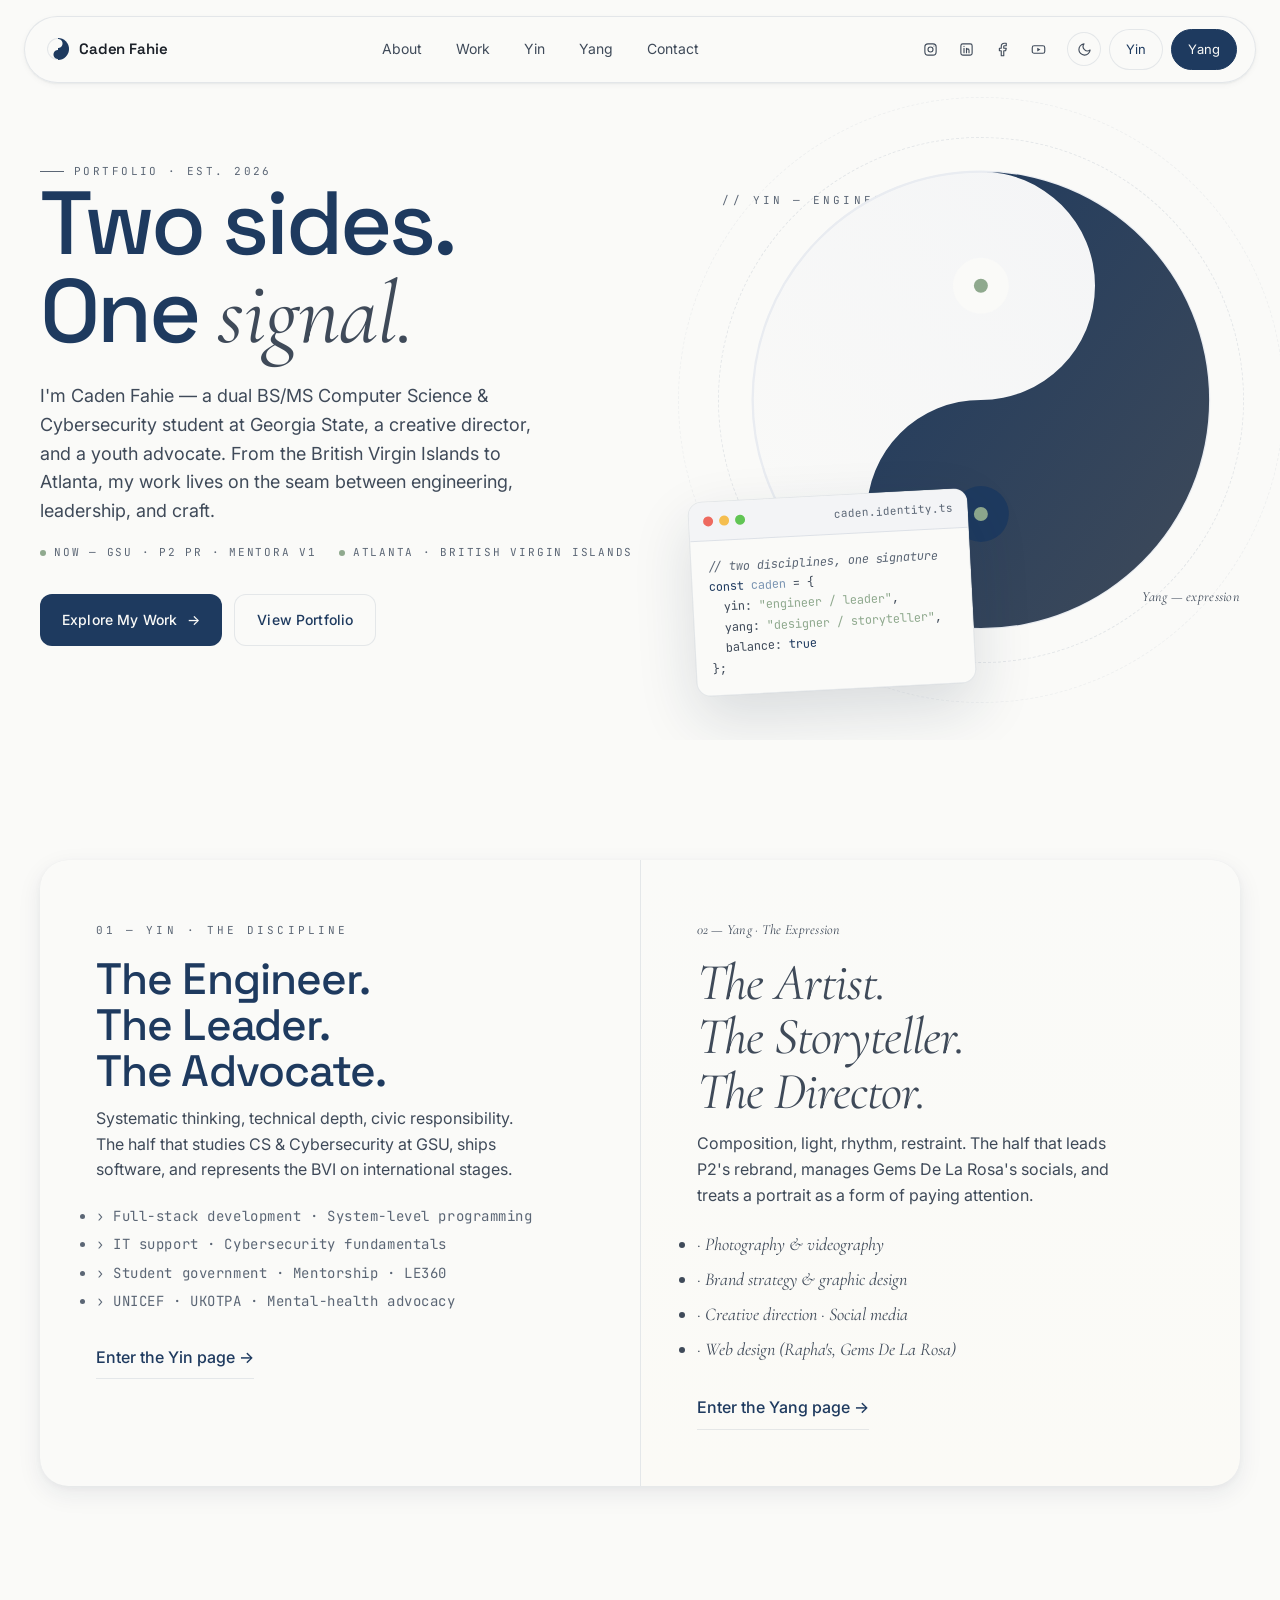
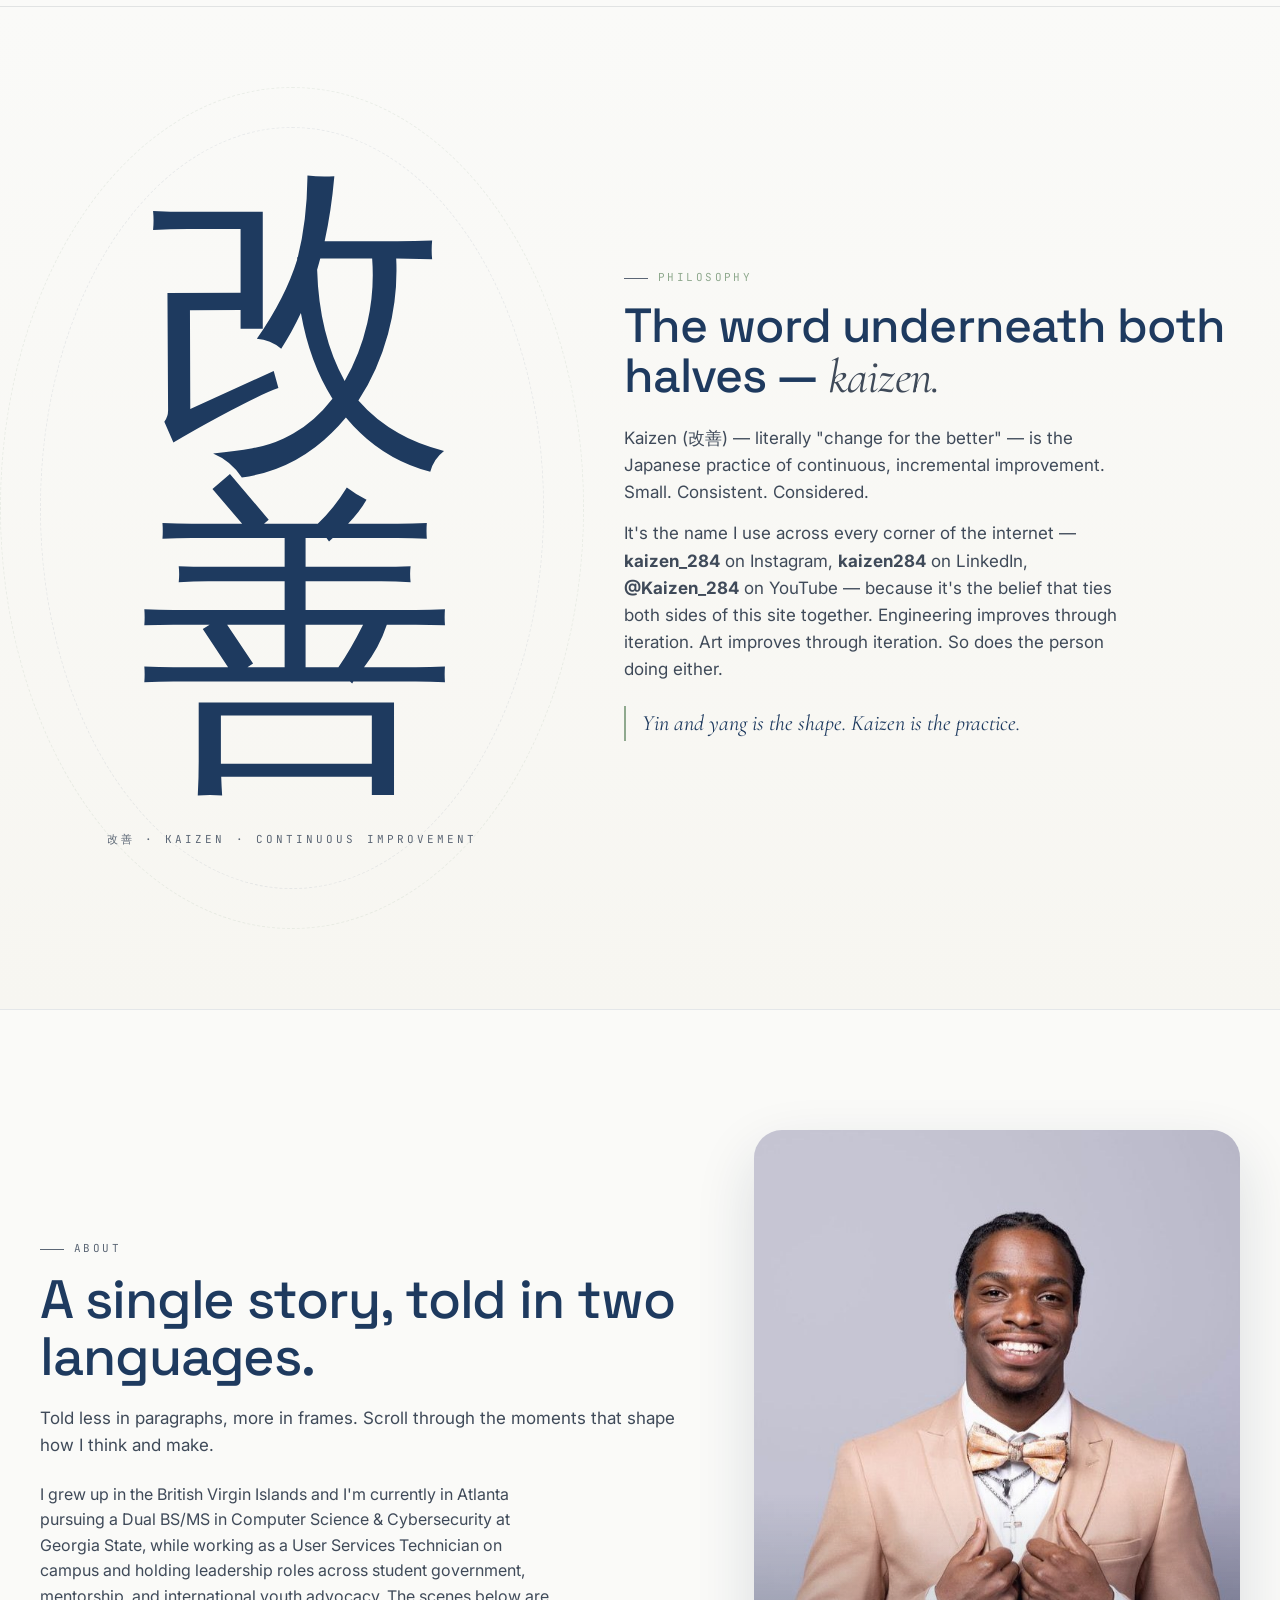
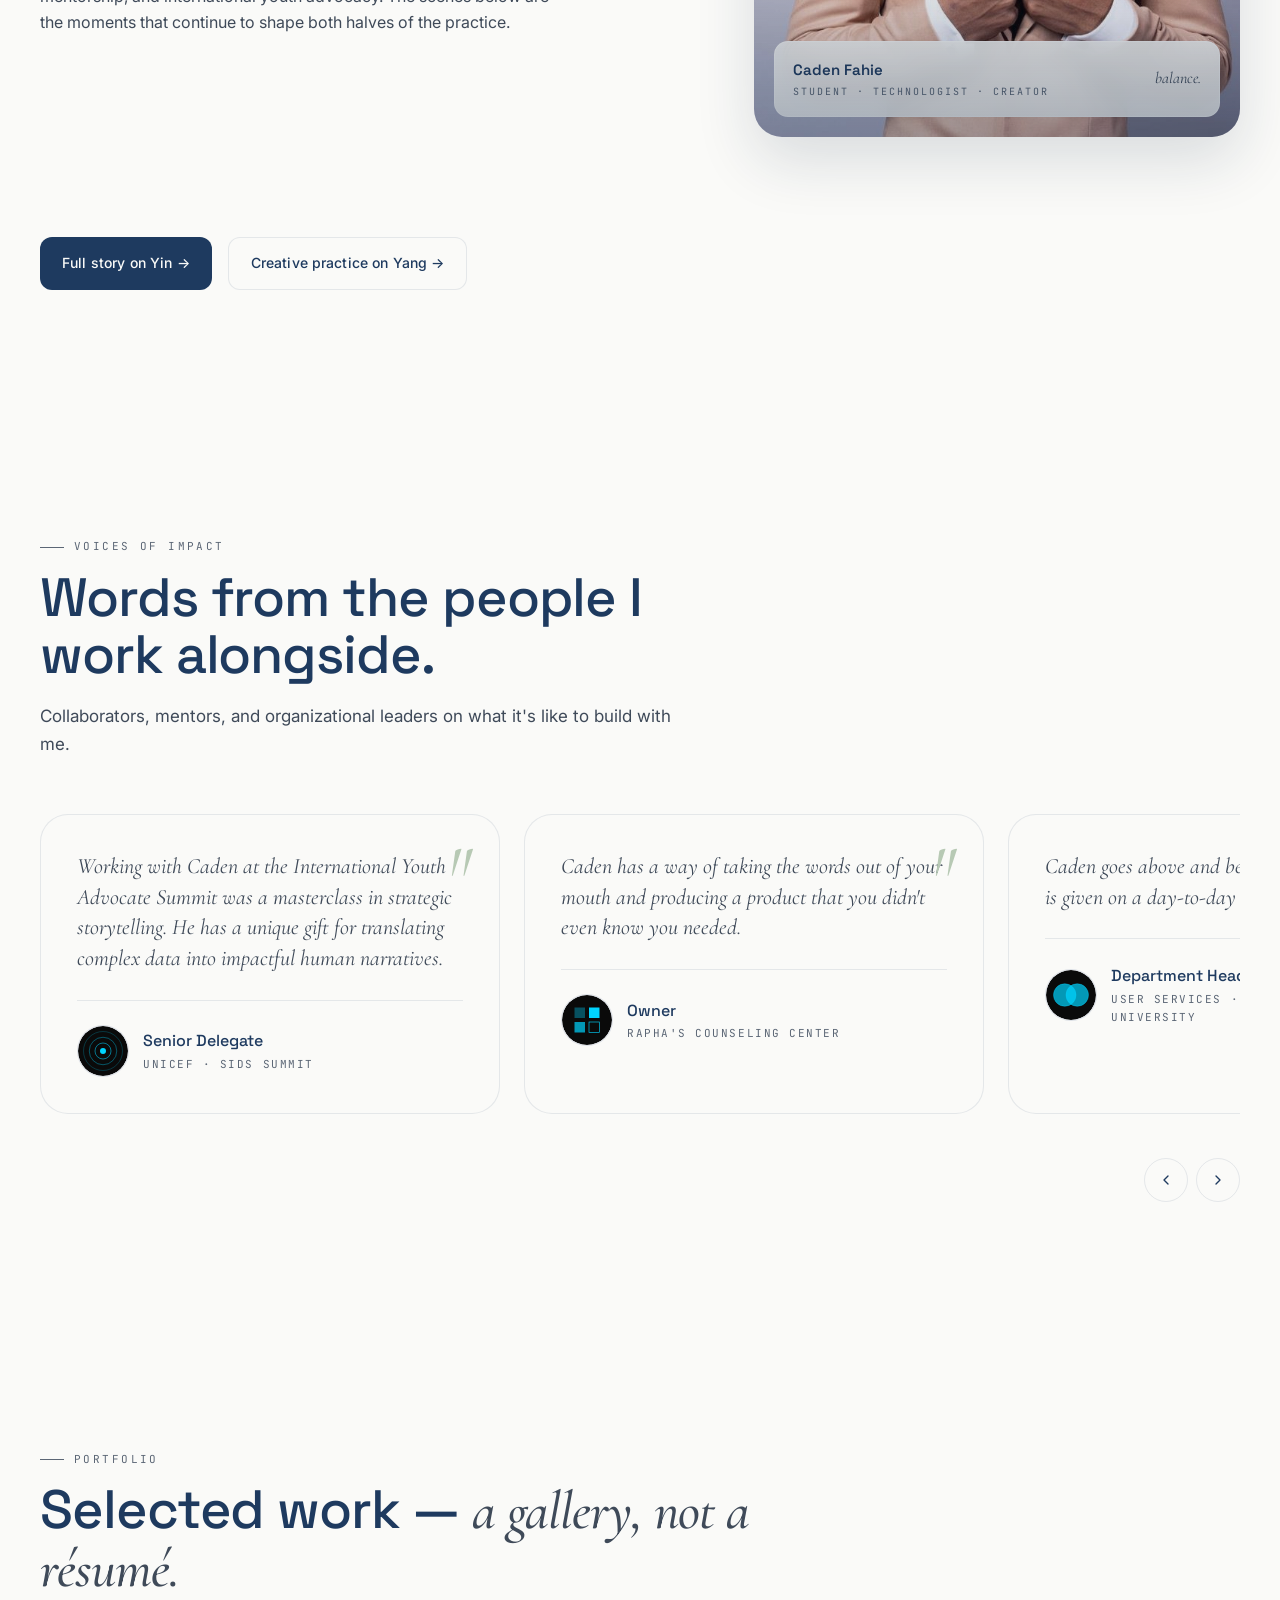
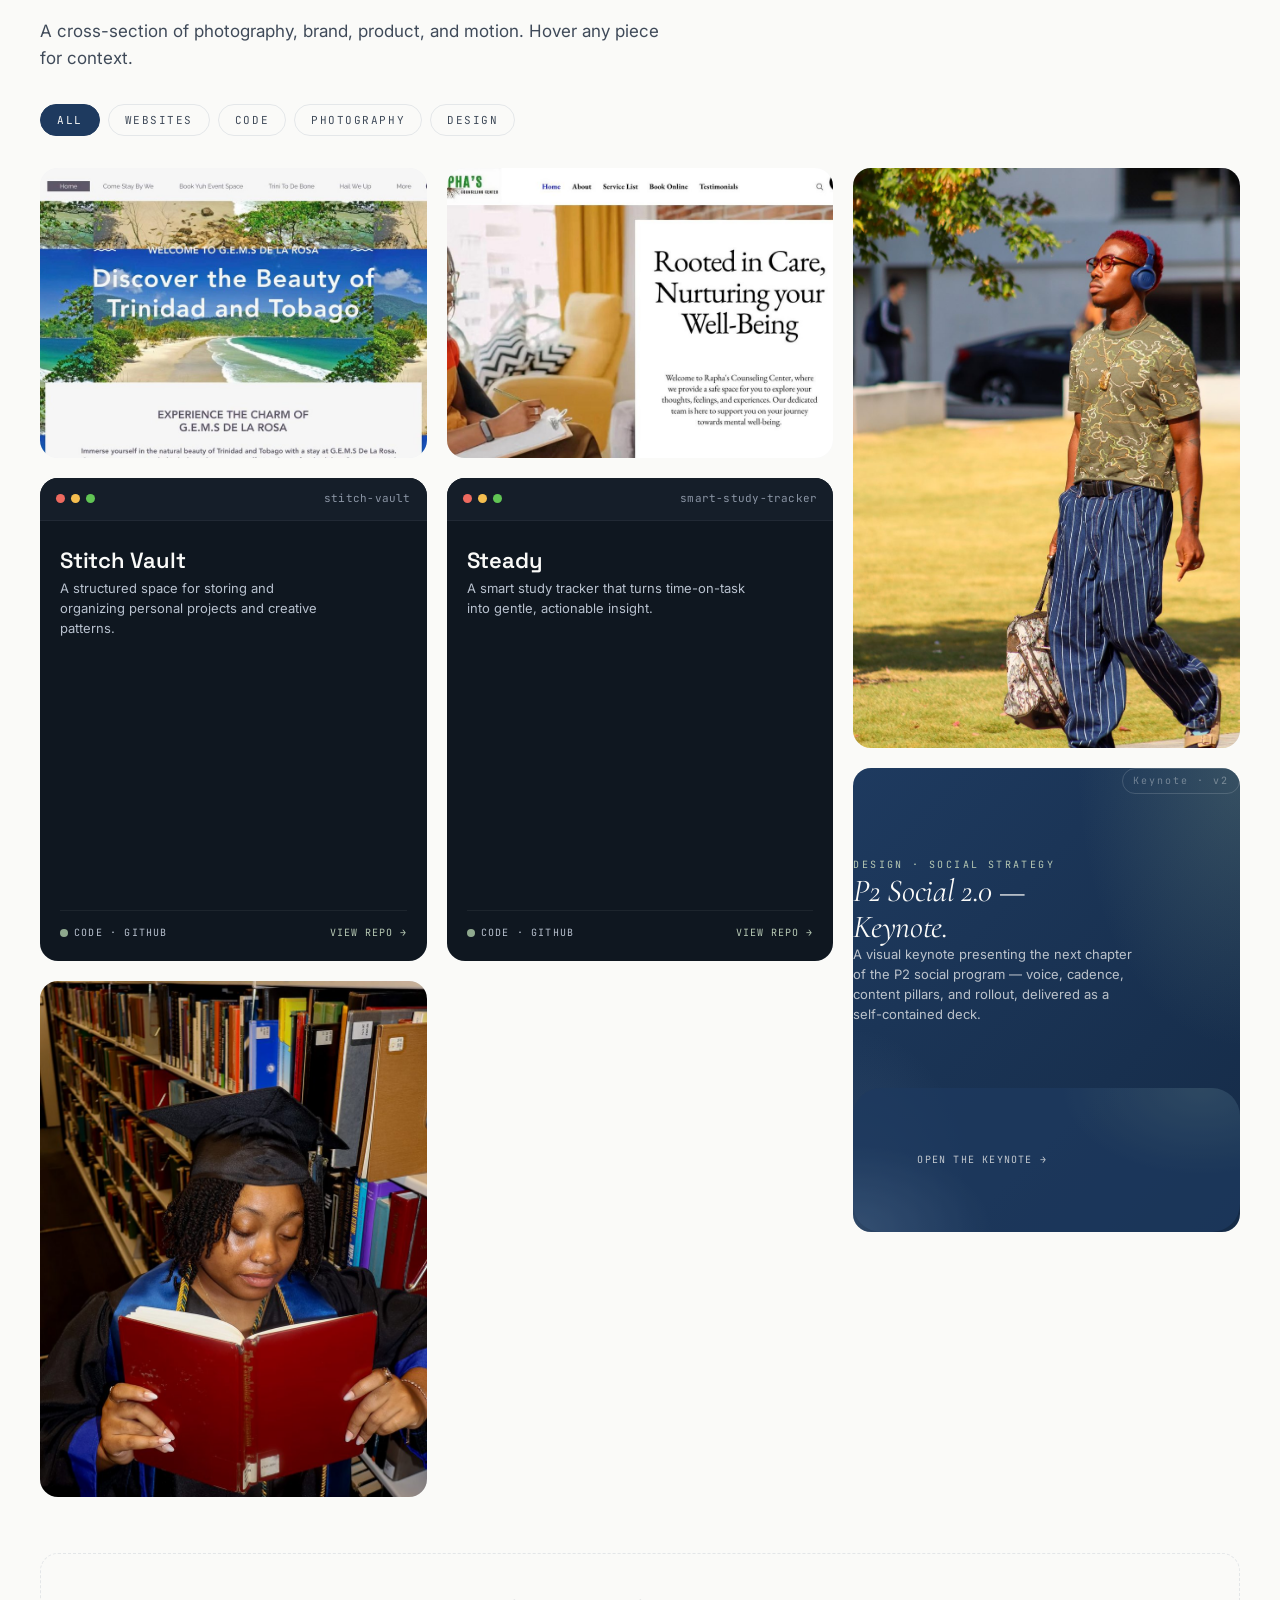
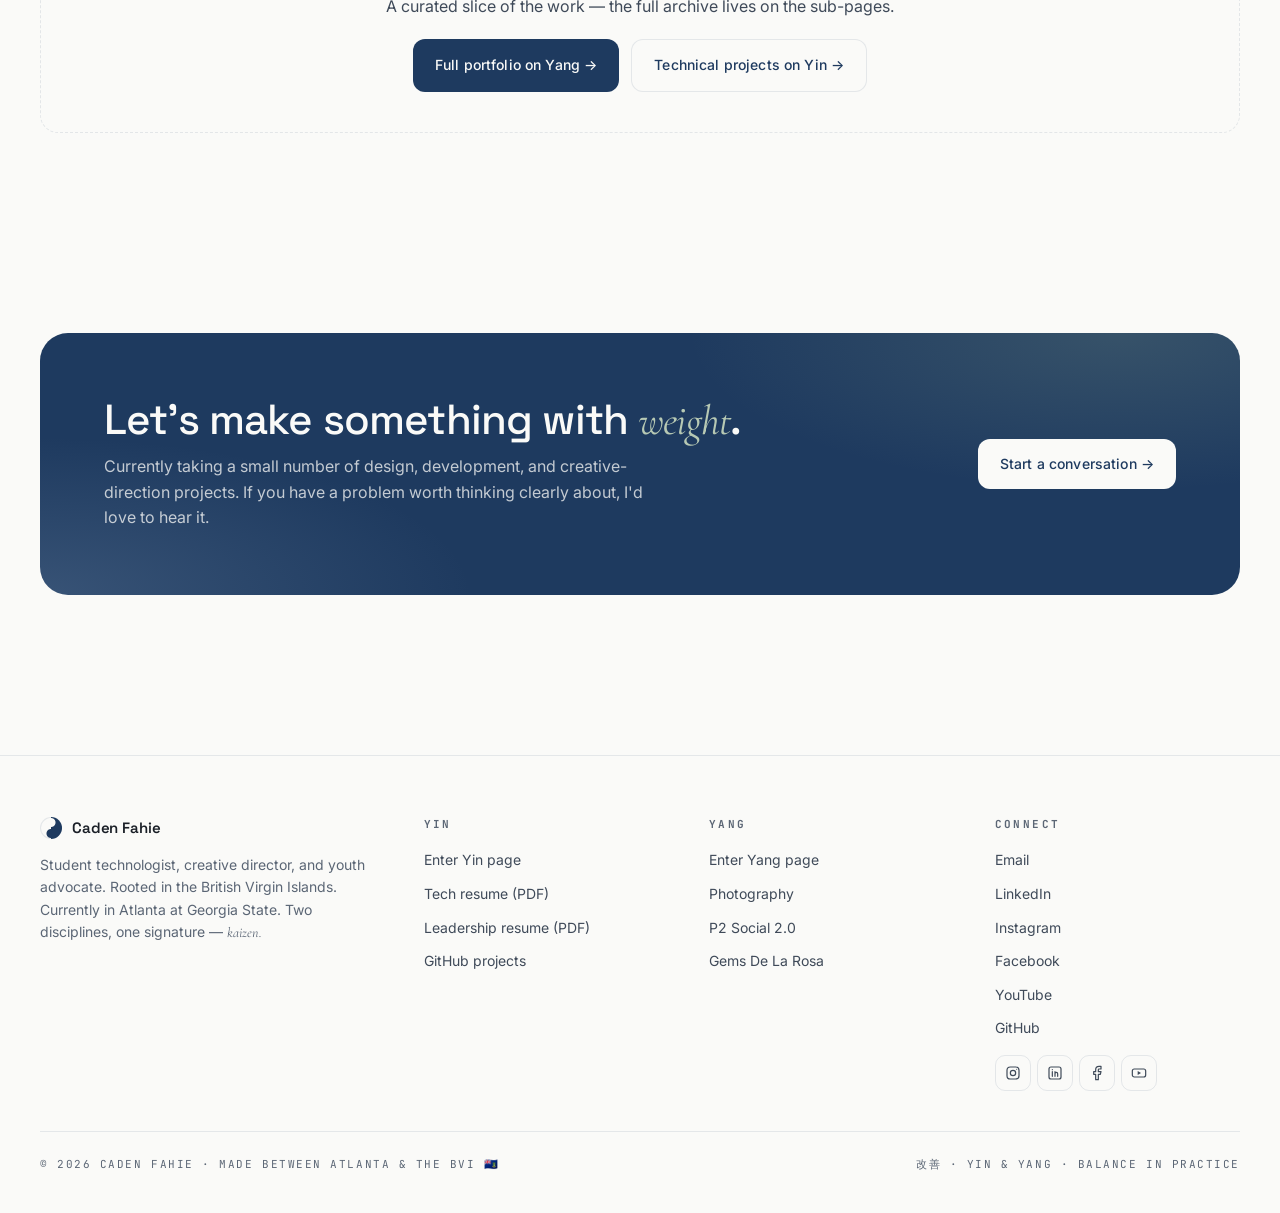
==== index.html @ 95f8423c "Trim home to brief overview; swap Yang featured image + P2 cover" ====
<!DOCTYPE html>
<html lang="en">
<head>
<meta charset="UTF-8" />
<meta name="viewport" content="width=device-width, initial-scale=1.0" />
<title>Caden Fahie — Yin & Yang</title>
<meta name="description" content="Caden Fahie — student technologist and creative director. Two disciplines, one signature." />
<link rel="icon" type="image/png" sizes="32x32" href="favicon-32.png" />
<link rel="icon" type="image/png" sizes="512x512" href="favicon-512.png" />
<link rel="apple-touch-icon" href="apple-touch-icon.png" />
<meta property="og:title" content="Caden Fahie — Yin & Yang" />
<meta property="og:description" content="A student technologist and creative director. Two disciplines, one signature." />
<meta property="og:image" content="og-image.jpg" />
<meta property="og:type" content="website" />
<meta name="twitter:card" content="summary_large_image" />
<link rel="preconnect" href="https://fonts.googleapis.com">
<link rel="preconnect" href="https://fonts.gstatic.com" crossorigin>
<link href="https://fonts.googleapis.com/css2?family=Space+Grotesk:wght@300;400;500;600;700&family=Inter:wght@300;400;500;600;700&family=JetBrains+Mono:wght@400;500&family=Cormorant+Garamond:ital,wght@0,300;0,400;0,500;0,600;0,700;1,400&family=Playfair+Display:ital,wght@0,400;0,500;0,600;1,400&display=swap" rel="stylesheet">
<style>
:root{
  /* Neutral palette */
  --warm-white:#FAFAF8;
  --light-gray:#F3F4F6;
  --mist:#E9ECF1;
  --slate:#3F4A59;
  --slate-soft:#5B6675;
  --navy:#1E3A5F;
  --navy-deep:#152B47;
  --sage:#8FA98E;
  --sage-soft:#B7C9B4;
  --muted-blue:#7A94B2;
  --muted-blue-soft:#B9C7D8;
  --ink:#1A1F27;
  --line:rgba(30,58,95,.10);

  /* Type systems */
  --yin-serif: "Space Grotesk","IBM Plex Sans",system-ui,sans-serif;
  --yin-mono: "JetBrains Mono", ui-monospace, monospace;
  --yin-body: "Inter", system-ui, sans-serif;
  --yang-serif: "Cormorant Garamond", "Playfair Display", Georgia, serif;
  --yang-body: "Inter", system-ui, sans-serif;

  --radius-sm:10px;
  --radius:18px;
  --radius-lg:28px;
  --shadow-sm: 0 1px 2px rgba(21,43,71,.06), 0 2px 6px rgba(21,43,71,.04);
  --shadow: 0 8px 24px rgba(21,43,71,.08), 0 2px 6px rgba(21,43,71,.04);
  --shadow-lg: 0 24px 60px rgba(21,43,71,.14);
}

*{box-sizing:border-box;margin:0;padding:0;}
html{scroll-behavior:smooth;}
body{
  font-family:var(--yin-body);
  color:var(--ink);
  background:var(--warm-white);
  -webkit-font-smoothing:antialiased;
  -moz-osx-font-smoothing:grayscale;
  line-height:1.6;
  overflow-x:hidden;
}
img{max-width:100%;display:block;}
a{color:inherit;text-decoration:none;}
button{font-family:inherit;cursor:pointer;border:none;background:none;}

/* ========== Layout helpers ========== */
.container{width:min(1200px, calc(100% - 48px));margin-inline:auto;}
.section{padding:120px 0;position:relative;}
.section-tight{padding:80px 0;}
.eyebrow{
  font-family:var(--yin-mono);
  font-size:11px;
  letter-spacing:.22em;
  text-transform:uppercase;
  color:var(--slate-soft);
  display:inline-flex;
  align-items:center;
  gap:10px;
}
.eyebrow::before{content:"";width:24px;height:1px;background:var(--slate-soft);display:inline-block;}
.section-title{font-family:var(--yin-serif);font-size:clamp(32px,4.4vw,54px);letter-spacing:-.02em;line-height:1.05;font-weight:500;color:var(--navy);margin:14px 0 20px;}
.section-sub{color:var(--slate);max-width:640px;font-size:17px;}

/* ========== NAV ========== */
.nav{
  position:fixed;inset:16px 24px auto 24px;z-index:60;
  display:flex;align-items:center;justify-content:space-between;
  padding:12px 18px 12px 22px;
  background:rgba(250,250,248,.75);
  backdrop-filter:saturate(180%) blur(18px);
  -webkit-backdrop-filter:saturate(180%) blur(18px);
  border:1px solid var(--line);
  border-radius:999px;
  box-shadow:var(--shadow-sm);
}
.brand{font-family:var(--yin-serif);font-weight:600;letter-spacing:-.01em;font-size:15px;display:flex;gap:10px;align-items:center;}
.brand .dot{
  width:22px;height:22px;border-radius:999px;
  background:conic-gradient(from 0deg,var(--navy) 0 50%,var(--warm-white) 0 100%);
  position:relative;box-shadow:inset 0 0 0 1px var(--line);
}
.brand .dot::after{content:"";position:absolute;inset:0;border-radius:999px;background:radial-gradient(circle at 50% 25%,var(--warm-white) 4px,transparent 5px),radial-gradient(circle at 50% 75%,var(--navy) 4px,transparent 5px);}
.nav-links{display:flex;gap:6px;}
.nav-links a{padding:8px 14px;border-radius:999px;font-size:14px;color:var(--slate);transition:.2s;}
.nav-links a:hover{background:var(--light-gray);color:var(--navy);}
.nav-cta{display:flex;gap:8px;align-items:center;}
.pill{
  padding:9px 16px;border-radius:999px;font-size:13px;letter-spacing:.01em;
  border:1px solid var(--line);color:var(--navy);background:var(--warm-white);
  transition:.2s;
}
.pill:hover{background:var(--navy);color:var(--warm-white);border-color:var(--navy);}
.pill.solid{background:var(--navy);color:var(--warm-white);border-color:var(--navy);}
.pill.solid:hover{background:var(--navy-deep);}
@media (max-width:820px){ .nav-links{display:none;} }

/* ========== HERO / YIN-YANG Splash ========== */
.hero{padding:140px 0 80px;position:relative;overflow:hidden;}
.hero-grid{
  display:grid;grid-template-columns:1.15fr .95fr;gap:56px;align-items:center;
}
.hero-left h1{
  font-family:var(--yin-serif);
  font-size:clamp(44px,7vw,92px);
  letter-spacing:-.035em;line-height:.98;font-weight:500;color:var(--navy);
}
.hero-left h1 em{
  font-family:var(--yang-serif);font-style:italic;font-weight:400;
  color:var(--slate);letter-spacing:-.01em;
}
.hero-sub{max-width:520px;margin-top:24px;color:var(--slate);font-size:18px;}
.hero-meta{display:flex;gap:22px;margin-top:18px;font-family:var(--yin-mono);font-size:11px;color:var(--slate-soft);letter-spacing:.16em;text-transform:uppercase;}
.hero-meta span{display:inline-flex;gap:8px;align-items:center;}
.hero-meta span::before{content:"";width:6px;height:6px;background:var(--sage);border-radius:999px;}
.hero-ctas{display:flex;gap:12px;margin-top:32px;flex-wrap:wrap;}
.btn{
  display:inline-flex;align-items:center;gap:10px;
  padding:14px 22px;border-radius:12px;
  font-size:14px;font-weight:500;letter-spacing:.01em;
  transition:.25s cubic-bezier(.2,.9,.3,1.2);
}
.btn-primary{background:var(--navy);color:var(--warm-white);}
.btn-primary:hover{background:var(--navy-deep);transform:translateY(-2px);box-shadow:var(--shadow);}
.btn-ghost{border:1px solid var(--line);color:var(--navy);background:var(--warm-white);}
.btn-ghost:hover{border-color:var(--navy);transform:translateY(-2px);}
.btn .arrow{transition:.25s;}
.btn:hover .arrow{transform:translateX(4px);}

/* Yin-Yang emblem (SVG animated) */
.hero-right{position:relative;display:flex;justify-content:center;align-items:center;min-height:520px;}
.emblem{
  width:min(480px,90%);aspect-ratio:1/1;position:relative;
  animation:rotate 40s linear infinite;
}
.emblem svg{width:100%;height:100%;display:block;}
@keyframes rotate{to{transform:rotate(360deg);}}
.emblem::before,.emblem::after{
  content:"";position:absolute;inset:-30px;border-radius:50%;
  border:1px dashed var(--line);
  animation:rotateRev 60s linear infinite;
}
.emblem::after{inset:-70px;border-color:rgba(30,58,95,.05);}
@keyframes rotateRev{to{transform:rotate(-360deg);}}

.hero-labels{position:absolute;inset:0;pointer-events:none;}
.hero-labels span{
  position:absolute;font-family:var(--yin-mono);font-size:11px;letter-spacing:.28em;text-transform:uppercase;color:var(--slate-soft);
}
.hero-labels .yin{top:10%;left:0;}
.hero-labels .yang{bottom:10%;right:0;font-family:var(--yang-serif);font-style:italic;font-size:14px;letter-spacing:.02em;color:var(--slate);text-transform:none;}

/* VS Code inspired hero card */
.code-card{
  position:absolute;bottom:-30px;left:-30px;
  width:280px;background:var(--warm-white);
  border:1px solid var(--line);border-radius:14px;
  box-shadow:var(--shadow-lg);
  overflow:hidden;
  transform:rotate(-3deg);
  transition:transform .4s;
}
.code-card:hover{transform:rotate(0);}
.code-head{display:flex;align-items:center;gap:6px;padding:10px 14px;background:var(--light-gray);border-bottom:1px solid var(--line);}
.code-head .dot-r{width:10px;height:10px;border-radius:999px;background:#EE6A5F;}
.code-head .dot-y{width:10px;height:10px;border-radius:999px;background:#F5BE4F;}
.code-head .dot-g{width:10px;height:10px;border-radius:999px;background:#61C554;}
.code-head .file{margin-left:auto;font-family:var(--yin-mono);font-size:11px;color:var(--slate-soft);}
.code-body{padding:16px;font-family:var(--yin-mono);font-size:12px;line-height:1.7;color:var(--slate);}
.tk-k{color:var(--navy);}
.tk-s{color:var(--sage);}
.tk-c{color:var(--slate-soft);font-style:italic;}
.tk-v{color:var(--muted-blue);}

@media (max-width:900px){
  .hero-grid{grid-template-columns:1fr;gap:40px;}
  .code-card{left:0;bottom:-10px;}
}

/* ========== YIN / YANG SPLIT ========== */
.split{
  display:grid;grid-template-columns:1fr 1fr;gap:1px;
  background:var(--line);border-radius:var(--radius-lg);overflow:hidden;
  box-shadow:var(--shadow);
}
.split .side{padding:56px;background:var(--warm-white);position:relative;transition:.4s;}
.split .yin{border-right:0;}
.split .yang{background:linear-gradient(180deg,var(--warm-white) 0,#FBFAF6 100%);}
.split .side:hover{background:var(--light-gray);}
.side-tag{font-family:var(--yin-mono);font-size:11px;letter-spacing:.28em;color:var(--slate-soft);text-transform:uppercase;}
.side.yang .side-tag{font-family:var(--yang-serif);font-style:italic;font-size:14px;letter-spacing:.02em;color:var(--slate);text-transform:none;}
.side h2{margin:14px 0 12px;letter-spacing:-.02em;line-height:1.05;color:var(--navy);font-weight:500;}
.side.yin h2{font-family:var(--yin-serif);font-size:44px;}
.side.yang h2{font-family:var(--yang-serif);font-size:52px;font-style:italic;font-weight:400;color:var(--slate);}
.side p{color:var(--slate);max-width:420px;font-size:16px;}
.side ul{margin-top:22px;display:grid;gap:6px;color:var(--slate-soft);font-size:14px;}
.side.yin li{font-family:var(--yin-mono);letter-spacing:.04em;}
.side.yang li{font-family:var(--yang-serif);font-style:italic;font-size:18px;color:var(--slate);}
.side .go{
  margin-top:32px;display:inline-flex;align-items:center;gap:10px;
  color:var(--navy);font-weight:500;border-bottom:1px solid var(--line);padding-bottom:8px;transition:.25s;
}
.side .go:hover{border-color:var(--navy);gap:14px;}
@media (max-width:820px){ .split{grid-template-columns:1fr;} .split .side{padding:40px;} }

/* ========== ABOUT — alternating story ========== */
.story{display:grid;gap:80px;}
.story-row{display:grid;grid-template-columns:1fr 1fr;gap:48px;align-items:center;}
.story-row.reverse{direction:rtl;}
.story-row.reverse > *{direction:ltr;}
.story-img{
  aspect-ratio:5/6;border-radius:var(--radius);overflow:hidden;
  background:var(--light-gray);
  box-shadow:var(--shadow);position:relative;
}
.story-img .ph{
  position:absolute;inset:0;
  background:
    radial-gradient(80% 60% at 20% 10%, var(--sage-soft) 0, transparent 60%),
    radial-gradient(60% 50% at 80% 90%, var(--muted-blue-soft) 0, transparent 60%),
    linear-gradient(135deg, #E8E9EE 0%, #DCE1EA 100%);
}
.story-img .tag{
  position:absolute;left:20px;bottom:20px;
  padding:8px 14px;background:rgba(250,250,248,.9);backdrop-filter:blur(8px);
  border-radius:999px;font-family:var(--yin-mono);font-size:10px;letter-spacing:.22em;text-transform:uppercase;color:var(--navy);z-index:2;
}
.story-img img{position:absolute;inset:0;width:100%;height:100%;object-fit:cover;transition:transform .8s cubic-bezier(.2,.9,.3,1);}
.story-img:hover img{transform:scale(1.03);}

/* About intro with headshot */
.about-intro{
  display:grid;grid-template-columns:1.15fr .85fr;gap:56px;align-items:center;
  margin-bottom:100px;
}
.about-intro .portrait{
  position:relative;border-radius:var(--radius-lg);overflow:hidden;
  aspect-ratio:4/5;box-shadow:var(--shadow-lg);background:var(--light-gray);
}
.about-intro .portrait img{width:100%;height:100%;object-fit:cover;display:block;}
.about-intro .portrait::after{
  content:"";position:absolute;inset:auto 0 0 0;height:40%;
  background:linear-gradient(180deg,transparent,rgba(21,43,71,.35));pointer-events:none;
}
.about-intro .id-card{
  position:absolute;left:20px;bottom:20px;right:20px;
  padding:16px 18px;background:rgba(250,250,248,.92);backdrop-filter:blur(10px);
  border-radius:14px;display:flex;justify-content:space-between;align-items:center;gap:12px;
  border:1px solid rgba(255,255,255,.5);
}
.about-intro .id-name{font-family:var(--yin-serif);font-weight:600;color:var(--navy);font-size:15px;}
.about-intro .id-role{font-family:var(--yin-mono);font-size:10px;letter-spacing:.2em;text-transform:uppercase;color:var(--slate-soft);margin-top:2px;}
.about-intro .id-tag{font-family:var(--yang-serif);font-style:italic;color:var(--slate);font-size:16px;white-space:nowrap;}
@media (max-width:820px){ .about-intro{grid-template-columns:1fr;gap:32px;margin-bottom:60px;} }
.story-text h3{font-family:var(--yin-serif);font-size:32px;color:var(--navy);letter-spacing:-.02em;font-weight:500;margin:14px 0 12px;line-height:1.15;}
.story-text p{color:var(--slate);font-size:16px;max-width:460px;}
.story-text .quote{margin-top:20px;font-family:var(--yang-serif);font-style:italic;font-size:22px;color:var(--slate);line-height:1.35;border-left:2px solid var(--sage);padding-left:16px;}
@media (max-width:820px){ .story-row,.story-row.reverse{grid-template-columns:1fr;direction:ltr;} .story-row.reverse > *{direction:ltr;} }

/* ========== SERVICES grid ========== */
.services{display:grid;grid-template-columns:repeat(3,1fr);gap:20px;}
.card{
  background:var(--warm-white);border:1px solid var(--line);
  border-radius:var(--radius);padding:28px;transition:.35s cubic-bezier(.2,.9,.3,1.2);
  position:relative;overflow:hidden;
}
.card::before{
  content:"";position:absolute;inset:0;background:linear-gradient(180deg,transparent 60%,rgba(143,169,142,.08));
  opacity:0;transition:.35s;
}
.card:hover{transform:translateY(-6px);box-shadow:var(--shadow);border-color:transparent;}
.card:hover::before{opacity:1;}
.card .icon{
  width:44px;height:44px;border-radius:12px;background:var(--light-gray);
  display:grid;place-items:center;color:var(--navy);
  transition:.35s;
}
.card:hover .icon{background:var(--navy);color:var(--warm-white);transform:rotate(-6deg);}
.card h4{font-family:var(--yin-serif);font-size:18px;color:var(--navy);margin:18px 0 6px;font-weight:600;}
.card p{color:var(--slate-soft);font-size:14px;line-height:1.6;}
.card .kind{position:absolute;top:18px;right:20px;font-family:var(--yin-mono);font-size:10px;letter-spacing:.2em;text-transform:uppercase;color:var(--slate-soft);}
.card.creative .kind{font-family:var(--yang-serif);font-style:italic;font-size:13px;letter-spacing:.02em;text-transform:none;color:var(--slate);}
@media (max-width:900px){ .services{grid-template-columns:repeat(2,1fr);} }
@media (max-width:560px){ .services{grid-template-columns:1fr;} }

/* ========== SKILLS ========== */
.skills-wrap{display:grid;grid-template-columns:1.2fr 1fr;gap:56px;align-items:start;}
.skills-list{display:grid;gap:22px;}
.skill{display:grid;grid-template-columns:150px 1fr auto;gap:16px;align-items:center;}
.skill .name{font-family:var(--yin-mono);font-size:12px;letter-spacing:.14em;text-transform:uppercase;color:var(--slate);}
.skill .bar{height:6px;background:var(--light-gray);border-radius:999px;overflow:hidden;position:relative;}
.skill .bar span{display:block;height:100%;background:linear-gradient(90deg,var(--navy),var(--muted-blue));border-radius:999px;transform-origin:left;transform:scaleX(0);transition:transform 1.4s cubic-bezier(.19,1,.22,1);}
.skill.animate .bar span{transform:scaleX(var(--pct));}
.skill .pct{font-family:var(--yin-mono);font-size:12px;color:var(--slate-soft);min-width:36px;text-align:right;}
.stack-tags{display:flex;flex-wrap:wrap;gap:8px;margin-top:28px;}
.stack-tags span{padding:6px 12px;border:1px solid var(--line);border-radius:999px;font-family:var(--yin-mono);font-size:11px;color:var(--slate);letter-spacing:.08em;}
@media (max-width:900px){ .skills-wrap{grid-template-columns:1fr;} .skill{grid-template-columns:120px 1fr auto;} }

/* ========== LEADERSHIP — accordion ========== */
.accordion{display:grid;gap:12px;}
.acc-item{border:1px solid var(--line);border-radius:var(--radius);background:var(--warm-white);overflow:hidden;transition:.3s;}
.acc-item.open{box-shadow:var(--shadow);}
.acc-head{
  display:grid;grid-template-columns:auto 1fr auto auto;gap:18px;align-items:center;
  padding:22px 26px;cursor:pointer;transition:.2s;
}
.acc-item.open .acc-head{background:var(--light-gray);}
.acc-num{font-family:var(--yin-mono);font-size:12px;color:var(--slate-soft);letter-spacing:.14em;}
.acc-title{font-family:var(--yin-serif);font-size:19px;color:var(--navy);font-weight:500;}
.acc-role{font-family:var(--yin-mono);font-size:11px;letter-spacing:.14em;text-transform:uppercase;color:var(--sage);}
.acc-toggle{width:28px;height:28px;border-radius:999px;background:var(--warm-white);border:1px solid var(--line);display:grid;place-items:center;transition:.3s;}
.acc-item.open .acc-toggle{background:var(--navy);color:var(--warm-white);transform:rotate(45deg);border-color:var(--navy);}
.acc-body{max-height:0;overflow:hidden;transition:max-height .5s cubic-bezier(.2,.9,.3,1);}
.acc-item.open .acc-body{max-height:600px;}
.acc-inner{padding:0 26px 28px;display:grid;grid-template-columns:1.4fr 1fr;gap:32px;}
.acc-inner p{color:var(--slate);font-size:15px;}
.acc-facts{display:grid;gap:14px;}
.acc-fact{padding:14px 16px;border-radius:12px;background:var(--light-gray);}
.acc-fact .k{font-family:var(--yin-mono);font-size:10px;letter-spacing:.2em;text-transform:uppercase;color:var(--slate-soft);}
.acc-fact .v{color:var(--navy);font-weight:500;margin-top:4px;}
@media (max-width:820px){ .acc-inner{grid-template-columns:1fr;} .acc-head{grid-template-columns:auto 1fr auto;} .acc-role{display:none;} }

/* ========== TESTIMONIALS carousel ========== */
.tst-wrap{position:relative;}
.tst-track{
  display:flex;gap:24px;overflow-x:auto;scroll-snap-type:x mandatory;
  padding:8px 4px 32px;scrollbar-width:none;
}
.tst-track::-webkit-scrollbar{display:none;}
.tst-card{
  flex:0 0 min(460px,80%);scroll-snap-align:start;
  background:var(--warm-white);border:1px solid var(--line);
  border-radius:var(--radius-lg);padding:36px;position:relative;
  transition:.3s;
}
.tst-card:hover{transform:translateY(-4px);box-shadow:var(--shadow);}
.tst-mark{font-family:var(--yang-serif);font-size:80px;line-height:1;color:var(--sage-soft);position:absolute;top:20px;right:28px;font-style:italic;}
.tst-quote{font-family:var(--yang-serif);font-size:22px;line-height:1.4;color:var(--slate);font-style:italic;}
.tst-person{display:flex;align-items:center;gap:14px;margin-top:26px;padding-top:24px;border-top:1px solid var(--line);}
.tst-avatar{width:52px;height:52px;border-radius:999px;background:var(--light-gray);display:grid;place-items:center;color:var(--navy);font-family:var(--yin-serif);font-weight:600;overflow:hidden;border:1px solid var(--line);flex-shrink:0;}
.tst-avatar img{width:100%;height:100%;object-fit:cover;display:block;}
.tst-name{font-family:var(--yin-serif);color:var(--navy);font-weight:500;}
.tst-role{font-family:var(--yin-mono);font-size:11px;letter-spacing:.14em;color:var(--slate-soft);text-transform:uppercase;margin-top:2px;}
.tst-controls{display:flex;gap:8px;justify-content:flex-end;margin-top:12px;}
.tst-btn{width:44px;height:44px;border-radius:999px;border:1px solid var(--line);color:var(--navy);display:grid;place-items:center;transition:.2s;}
.tst-btn:hover{background:var(--navy);color:var(--warm-white);border-color:var(--navy);}

/* ========== PORTFOLIO masonry ========== */
.filter-row{display:flex;gap:8px;flex-wrap:wrap;margin-bottom:32px;}
.filter{padding:8px 16px;border-radius:999px;border:1px solid var(--line);font-family:var(--yin-mono);font-size:11px;letter-spacing:.14em;text-transform:uppercase;color:var(--slate);transition:.2s;}
.filter.on{background:var(--navy);color:var(--warm-white);border-color:var(--navy);}
.filter:hover{border-color:var(--navy);}
.masonry{columns:3;column-gap:20px;}
.tile{
  break-inside:avoid;margin-bottom:20px;border-radius:var(--radius);overflow:hidden;
  background:var(--light-gray);position:relative;cursor:pointer;transition:.35s;
}
.tile-inner{
  display:block;
  aspect-ratio:var(--r, 4/5);position:relative;overflow:hidden;
}
.tile-inner .ph{position:absolute;inset:0;transition:.6s cubic-bezier(.2,.9,.3,1);}
.tile:hover .ph{transform:scale(1.05);}
.tile-info{
  position:absolute;inset:auto 0 0 0;padding:20px;
  background:linear-gradient(180deg,transparent,rgba(21,43,71,.75));
  color:var(--warm-white);opacity:0;transform:translateY(10px);transition:.35s;
}
.tile:hover .tile-info{opacity:1;transform:translateY(0);}
.tile-info .kind{font-family:var(--yin-mono);font-size:10px;letter-spacing:.22em;text-transform:uppercase;opacity:.8;}
.tile-info .title{font-family:var(--yang-serif);font-size:22px;font-style:italic;margin-top:4px;}
@media (max-width:900px){ .masonry{columns:2;} }
@media (max-width:560px){ .masonry{columns:1;} }

/* Portfolio tile images fill their inner container */
.tile-inner img{position:absolute;inset:0;width:100%;height:100%;object-fit:cover;display:block;transition:transform .6s cubic-bezier(.2,.9,.3,1);}
.tile:hover .tile-inner img{transform:scale(1.05);}

/* Site tile — external link indicator */
.tile.site .tile-info .link{
  display:inline-flex;align-items:center;gap:6px;
  font-family:var(--yin-mono);font-size:10px;letter-spacing:.14em;text-transform:uppercase;
  margin-top:6px;color:var(--sage-soft);
}

/* Code project tile — VS Code inspired card */
.tile.code .tile-inner{
  background:#0F1720;padding:0;color:var(--warm-white);
  display:flex;flex-direction:column;
}
.tile.code a{display:flex;flex-direction:column;height:100%;color:inherit;}
.tile.code .code-head-tile{
  display:flex;align-items:center;gap:6px;padding:12px 16px;
  background:#151E29;border-bottom:1px solid rgba(255,255,255,.05);
  flex-shrink:0;
}
.tile.code .code-head-tile .file-tile{
  margin-left:auto;font-family:var(--yin-mono);font-size:11px;color:#8B95A5;letter-spacing:.02em;
}
.tile.code .code-body-tile{padding:22px 20px 20px;display:flex;flex-direction:column;height:100%;justify-content:space-between;gap:16px;}
.tile.code .repo-title{font-family:var(--yin-serif);font-size:22px;font-weight:600;letter-spacing:-.01em;color:var(--warm-white);}
.tile.code .repo-desc{font-size:13px;line-height:1.55;color:#B8C1CE;max-width:280px;}
.tile.code .repo-meta{display:flex;justify-content:space-between;align-items:center;gap:12px;margin-top:auto;padding-top:14px;border-top:1px solid rgba(255,255,255,.06);}
.tile.code .lang{
  display:inline-flex;align-items:center;gap:6px;font-family:var(--yin-mono);
  font-size:10px;letter-spacing:.12em;text-transform:uppercase;color:#B8C1CE;
}
.tile.code .lang::before{content:"";width:8px;height:8px;border-radius:999px;background:var(--sage);}
.tile.code .link{font-family:var(--yin-mono);font-size:10px;letter-spacing:.1em;text-transform:uppercase;color:var(--sage-soft);transition:.2s;}
.tile.code:hover .link{color:var(--warm-white);}
.tile.code:hover .tile-inner{background:#0A121B;}

/* Design brief tile */
.tile.design .tile-inner{
  background:
    radial-gradient(70% 100% at 100% 0%, rgba(143,169,142,.25) 0, transparent 60%),
    radial-gradient(60% 80% at 0% 100%, rgba(122,148,178,.22) 0, transparent 55%),
    linear-gradient(135deg,#1E3A5F 0%,#152B47 100%);
  color:var(--warm-white);padding:0;
}
.tile.design a{
  display:flex;flex-direction:column;height:100%;padding:28px;color:inherit;justify-content:space-between;gap:20px;
}
.tile.design .kicker{font-family:var(--yin-mono);font-size:10px;letter-spacing:.24em;text-transform:uppercase;color:var(--sage-soft);}
.tile.design .title{font-family:var(--yang-serif);font-style:italic;font-size:32px;line-height:1.1;color:var(--warm-white);letter-spacing:-.01em;}
.tile.design .body{font-size:13px;line-height:1.55;color:rgba(250,250,248,.72);max-width:280px;}
.tile.design .cta{font-family:var(--yin-mono);font-size:10px;letter-spacing:.12em;text-transform:uppercase;color:var(--warm-white);opacity:.75;transition:.2s;}
.tile.design:hover .cta{opacity:1;transform:translateX(4px);}
.tile.design .doc-mark{
  align-self:flex-end;font-family:var(--yin-mono);font-size:10px;letter-spacing:.2em;color:rgba(255,255,255,.35);
  border:1px solid rgba(255,255,255,.15);padding:4px 10px;border-radius:999px;
}

/* ========== CTA banner ========== */
.cta{
  border-radius:var(--radius-lg);
  background:
    radial-gradient(60% 100% at 90% 0%, rgba(143,169,142,.22) 0, transparent 60%),
    radial-gradient(60% 100% at 0% 100%, rgba(122,148,178,.28) 0, transparent 60%),
    var(--navy);
  color:var(--warm-white);padding:64px;display:grid;grid-template-columns:1.4fr auto;gap:32px;align-items:center;
  position:relative;overflow:hidden;
}
.cta h3{font-family:var(--yin-serif);font-size:clamp(28px,3.5vw,42px);letter-spacing:-.02em;line-height:1.1;font-weight:500;}
.cta h3 em{font-family:var(--yang-serif);font-style:italic;font-weight:400;color:var(--sage-soft);}
.cta p{opacity:.75;margin-top:10px;max-width:540px;}
.cta .btn-primary{background:var(--warm-white);color:var(--navy);}
.cta .btn-primary:hover{background:var(--light-gray);}
@media (max-width:820px){ .cta{grid-template-columns:1fr;padding:44px;} }

/* ========== FOOTER ========== */
.footer{padding:60px 0 40px;border-top:1px solid var(--line);margin-top:80px;}
.footer-grid{display:grid;grid-template-columns:1.4fr repeat(3,1fr);gap:40px;}
.footer h5{font-family:var(--yin-mono);font-size:11px;letter-spacing:.22em;text-transform:uppercase;color:var(--slate-soft);margin-bottom:14px;}
.footer ul{display:grid;gap:8px;list-style:none;}
.footer a{color:var(--slate);font-size:14px;transition:.2s;}
.footer a:hover{color:var(--navy);}
.footer .copyright{margin-top:40px;padding-top:24px;border-top:1px solid var(--line);display:flex;justify-content:space-between;color:var(--slate-soft);font-family:var(--yin-mono);font-size:11px;letter-spacing:.14em;text-transform:uppercase;}
@media (max-width:820px){ .footer-grid{grid-template-columns:1fr 1fr;} }

/* ========== reveal on scroll ========== */
.reveal{opacity:0;transform:translateY(24px);transition:opacity .8s ease, transform .8s cubic-bezier(.2,.9,.3,1);}
.reveal.in{opacity:1;transform:none;}

/* ========== Kaizen philosophy section ========== */
.kaizen-section{padding:120px 0;background:linear-gradient(180deg,var(--warm-white) 0,#F7F6F1 100%);border-top:1px solid var(--line);border-bottom:1px solid var(--line);}
.kaizen-grid{display:grid;grid-template-columns:.9fr 1.1fr;gap:80px;align-items:center;}
.kaizen-mark{
  position:relative;text-align:center;padding:40px;
}
.kaizen-mark .kanji{
  font-family:"Cormorant Garamond",serif;
  font-size:clamp(180px,26vw,320px);
  line-height:1;color:var(--navy);letter-spacing:-.04em;font-weight:500;
  display:block;
  transition:transform 1.2s cubic-bezier(.2,.9,.3,1);
}
.kaizen-mark:hover .kanji{transform:scale(1.03);}
.kaizen-mark .kaizen-caption{
  font-family:var(--yin-mono);font-size:11px;letter-spacing:.28em;text-transform:uppercase;
  color:var(--slate-soft);margin-top:24px;
}
.kaizen-mark::before,.kaizen-mark::after{
  content:"";position:absolute;border-radius:50%;pointer-events:none;
  border:1px dashed rgba(30,58,95,.08);
}
.kaizen-mark::before{inset:0;animation:rotate 60s linear infinite;}
.kaizen-mark::after{inset:-40px;border-color:rgba(143,169,142,.15);animation:rotateRev 90s linear infinite;}
.kaizen-copy .eyebrow{color:var(--sage);}
.kaizen-copy h2{
  font-family:var(--yin-serif);font-size:clamp(32px,4vw,48px);font-weight:500;
  color:var(--navy);letter-spacing:-.02em;line-height:1.05;margin:14px 0 22px;
}
.kaizen-copy h2 em{font-family:var(--yang-serif);font-style:italic;color:var(--slate);font-weight:400;}
.kaizen-copy p{color:var(--slate);font-size:17px;margin-bottom:14px;max-width:520px;}
.kaizen-copy .kaizen-tie{
  font-family:var(--yang-serif);font-style:italic;
  font-size:22px;color:var(--navy);margin-top:22px;
  padding-left:16px;border-left:2px solid var(--sage);max-width:480px;
}
@media (max-width:820px){ .kaizen-section{padding:80px 0;} .kaizen-grid{grid-template-columns:1fr;gap:40px;} .kaizen-mark{padding:20px;} }

/* ========== Social icon buttons ========== */
.socials{display:inline-flex;align-items:center;gap:2px;}
.socials a{
  width:34px;height:34px;border-radius:999px;
  display:inline-grid;place-items:center;color:var(--slate);
  transition:.2s cubic-bezier(.2,.9,.3,1.2);
}
.socials a:hover{color:var(--navy);background:var(--light-gray);transform:translateY(-1px);}
.socials a:active{transform:translateY(0) scale(.94);}
.socials svg{width:15px;height:15px;stroke:currentColor;fill:none;stroke-width:1.8;stroke-linecap:round;stroke-linejoin:round;}
.nav .socials{margin-right:4px;}
@media (max-width:960px){ .nav .socials{display:none;} }

/* Footer social row */
.footer-social{display:flex;gap:6px;margin-top:14px;}
.footer-social a{
  width:36px;height:36px;border-radius:10px;
  border:1px solid var(--line);color:var(--slate);
  display:grid;place-items:center;transition:.25s;
}
.footer-social a:hover{border-color:var(--navy);color:var(--navy);transform:translateY(-2px);}
.footer-social a:active{transform:translateY(0) scale(.95);}
.footer-social svg{width:16px;height:16px;stroke:currentColor;fill:none;stroke-width:1.8;stroke-linecap:round;stroke-linejoin:round;}

/* ========== Scroll progress bar ========== */
.scroll-bar{
  position:fixed;top:0;left:0;right:0;height:2px;z-index:100;pointer-events:none;
  background:transparent;
}
.scroll-bar span{
  display:block;height:100%;width:0;
  background:linear-gradient(90deg,var(--sage),var(--navy),var(--muted-blue));
  transition:width .12s linear;
}

/* ========== Nav scrolled state ========== */
.nav.scrolled{box-shadow:0 6px 24px rgba(21,43,71,.08);background:rgba(250,250,248,.9);}

/* ========== Buttons — active/tactile feedback ========== */
.btn:active,.pill:active,.filter:active,.tst-btn:active{transform:scale(.97);transition:.08s;}
.btn,.pill,a{cursor:pointer;}

/* ========== Focus visible — accessible tactile ring ========== */
a:focus-visible,button:focus-visible{outline:2px solid var(--sage);outline-offset:3px;border-radius:6px;}

/* ========== Dark mode toggle button ========== */
.theme-toggle{
  width:34px;height:34px;border-radius:999px;border:1px solid var(--line);
  background:var(--warm-white);color:var(--slate);display:grid;place-items:center;
  transition:.25s cubic-bezier(.2,.9,.3,1.2);cursor:pointer;
}
.theme-toggle:hover{background:var(--light-gray);color:var(--navy);border-color:var(--navy);transform:translateY(-1px);}
.theme-toggle:active{transform:translateY(0) scale(.94);}
.theme-toggle svg{width:15px;height:15px;stroke:currentColor;fill:none;stroke-width:1.8;stroke-linecap:round;stroke-linejoin:round;}
.theme-toggle .sun{display:none;}
[data-theme="dark"] .theme-toggle .moon{display:none;}
[data-theme="dark"] .theme-toggle .sun{display:block;}

/* ========== Dark mode palette ========== */
[data-theme="dark"]{
  --warm-white:#0F1720;
  --light-gray:#161F2A;
  --mist:#1A2432;
  --slate:#C4CBD6;
  --slate-soft:#8B95A5;
  --navy:#E8ECF3;
  --navy-deep:#F5F7FB;
  --ink:#F5F7FB;
  --line:rgba(255,255,255,.08);
  --shadow-sm:0 1px 2px rgba(0,0,0,.2);
  --shadow:0 8px 24px rgba(0,0,0,.35);
  --shadow-lg:0 24px 60px rgba(0,0,0,.5);
}
[data-theme="dark"] body{background:#0F1720;}
[data-theme="dark"] .brand .dot{background:conic-gradient(from 0deg,#E8ECF3 0 50%,#0F1720 0 100%);}
[data-theme="dark"] .brand .dot::after{background:radial-gradient(circle at 50% 25%,#0F1720 4px,transparent 5px),radial-gradient(circle at 50% 75%,#E8ECF3 4px,transparent 5px);}
[data-theme="dark"] .nav{background:rgba(15,23,32,.75);border-color:rgba(255,255,255,.08);}
[data-theme="dark"] .btn-primary{background:var(--sage);color:#0F1720;}
[data-theme="dark"] .btn-primary:hover{background:var(--sage-soft);}
[data-theme="dark"] .btn-ghost{border-color:rgba(255,255,255,.15);color:var(--navy);background:transparent;}
[data-theme="dark"] .pill.solid{background:var(--sage);color:#0F1720;border-color:var(--sage);}
[data-theme="dark"] .card,[data-theme="dark"] .tst-card,[data-theme="dark"] .acc-item,[data-theme="dark"] .about-intro .id-card{background:#161F2A;border-color:rgba(255,255,255,.06);}
[data-theme="dark"] .acc-item.open .acc-head{background:#1A2432;}
[data-theme="dark"] .acc-fact{background:#0F1720;}
[data-theme="dark"] .kaizen-section{background:linear-gradient(180deg,#0F1720 0,#131C26 100%);border-color:rgba(255,255,255,.06);}
[data-theme="dark"] .kaizen-mark .kanji{color:var(--sage-soft);}
[data-theme="dark"] .cta{background:radial-gradient(60% 100% at 90% 0%, rgba(143,169,142,.22) 0, transparent 60%),radial-gradient(60% 100% at 0% 100%, rgba(122,148,178,.28) 0, transparent 60%),#0A121B;}
[data-theme="dark"] .cta .btn-primary{background:var(--warm-white);color:#0F1720;}
[data-theme="dark"] .code-card,[data-theme="dark"] .about-intro .portrait{border-color:rgba(255,255,255,.08);}
[data-theme="dark"] .story-img,[data-theme="dark"] .tile{background:#161F2A;}
[data-theme="dark"] section[style*="background:var(--light-gray)"]{background:#131C26 !important;}
[data-theme="dark"] .filter{color:var(--slate);border-color:rgba(255,255,255,.1);}
[data-theme="dark"] .filter.on{background:var(--sage);color:#0F1720;border-color:var(--sage);}
[data-theme="dark"] .tst-btn:hover,[data-theme="dark"] .pill:hover{background:var(--sage);color:#0F1720;border-color:var(--sage);}
[data-theme="dark"] .tst-avatar{background:#0F1720;border-color:rgba(255,255,255,.1);}
[data-theme="dark"] .tst-avatar img{filter:invert(1);}
[data-theme="dark"] .scroll-bar span{background:linear-gradient(90deg,var(--sage-soft),var(--muted-blue-soft));}

/* Prefers reduced motion */
@media (prefers-reduced-motion:reduce){
  *{animation:none!important;transition:none!important;}
}
</style>
</head>
<body>

<!-- Scroll progress bar -->
<div class="scroll-bar" aria-hidden="true"><span id="scrollBar"></span></div>

<!-- NAV -->
<nav class="nav" id="nav" aria-label="Primary">
  <div class="brand">
    <span class="dot" aria-hidden="true"></span>
    Caden Fahie
  </div>
  <div class="nav-links">
    <a href="#about">About</a>
    <a href="#portfolio">Work</a>
    <a href="yin.html">Yin</a>
    <a href="yang.html">Yang</a>
    <a href="#contact">Contact</a>
  </div>
  <div class="nav-cta">
    <div class="socials" aria-label="Social links">
      <a href="https://www.instagram.com/kaizen_284/?hl=en" target="_blank" rel="noopener" aria-label="Instagram" title="Instagram">
        <svg viewBox="0 0 24 24"><rect x="3" y="3" width="18" height="18" rx="5"/><circle cx="12" cy="12" r="4"/><circle cx="17.5" cy="6.5" r=".8" fill="currentColor" stroke="none"/></svg>
      </a>
      <a href="https://www.linkedin.com/in/kaizen284/" target="_blank" rel="noopener" aria-label="LinkedIn" title="LinkedIn">
        <svg viewBox="0 0 24 24"><rect x="3" y="3" width="18" height="18" rx="3"/><path d="M8 10v7M8 7v.01M12 17v-4a2 2 0 0 1 4 0v4M12 10v7"/></svg>
      </a>
      <a href="https://www.facebook.com/caden.fahie" target="_blank" rel="noopener" aria-label="Facebook" title="Facebook">
        <svg viewBox="0 0 24 24"><path d="M18 2h-3a5 5 0 0 0-5 5v3H7v4h3v8h4v-8h3l1-4h-4V7a1 1 0 0 1 1-1h3z"/></svg>
      </a>
      <a href="https://www.youtube.com/@Kaizen_284" target="_blank" rel="noopener" aria-label="YouTube" title="YouTube">
        <svg viewBox="0 0 24 24"><rect x="2" y="6" width="20" height="12" rx="3"/><path d="M10 9l5 3-5 3z" fill="currentColor" stroke="none"/></svg>
      </a>
    </div>
    <button class="theme-toggle" id="themeToggle" aria-label="Toggle dark mode" title="Toggle theme">
      <svg class="moon" viewBox="0 0 24 24"><path d="M21 12.79A9 9 0 1 1 11.21 3 7 7 0 0 0 21 12.79z"/></svg>
      <svg class="sun" viewBox="0 0 24 24"><circle cx="12" cy="12" r="4"/><path d="M12 2v2M12 20v2M4.93 4.93l1.41 1.41M17.66 17.66l1.41 1.41M2 12h2M20 12h2M4.93 19.07l1.41-1.41M17.66 6.34l1.41-1.41"/></svg>
    </button>
    <a class="pill" href="yin.html">Yin</a>
    <a class="pill solid" href="yang.html">Yang</a>
  </div>
</nav>

<!-- HERO -->
<header class="hero">
  <div class="container hero-grid">
    <div class="hero-left reveal">
      <span class="eyebrow">Portfolio · Est. 2026</span>
      <h1>Two sides.<br/>One <em>signal.</em></h1>
      <p class="hero-sub">I'm Caden Fahie — a dual BS/MS Computer Science & Cybersecurity student at Georgia State, a creative director, and a youth advocate. From the British Virgin Islands to Atlanta, my work lives on the seam between engineering, leadership, and craft.</p>
      <div class="hero-meta">
        <span>Now — GSU · P2 PR · Mentora v1</span>
        <span>Atlanta &middot; British Virgin Islands</span>
      </div>
      <div class="hero-ctas">
        <a class="btn btn-primary" href="#portfolio">Explore My Work <span class="arrow">→</span></a>
        <a class="btn btn-ghost" href="#portfolio">View Portfolio</a>
      </div>
    </div>

    <div class="hero-right reveal">
      <div class="hero-labels" aria-hidden="true">
        <span class="yin">// YIN — engineering</span>
        <span class="yang">Yang — expression</span>
      </div>
      <div class="emblem" aria-hidden="true">
        <!-- Yin-Yang SVG -->
        <svg viewBox="0 0 200 200">
          <defs>
            <linearGradient id="lgDark" x1="0" x2="1" y1="0" y2="1">
              <stop offset="0" stop-color="#1E3A5F"/>
              <stop offset="1" stop-color="#3F4A59"/>
            </linearGradient>
            <linearGradient id="lgLight" x1="0" x2="1" y1="1" y2="0">
              <stop offset="0" stop-color="#FAFAF8"/>
              <stop offset="1" stop-color="#F3F4F6"/>
            </linearGradient>
          </defs>
          <circle cx="100" cy="100" r="98" fill="url(#lgLight)" stroke="#E9ECF1" stroke-width="1"/>
          <path d="M100,2 a98,98 0 0,1 0,196 a49,49 0 0,1 0,-98 a49,49 0 0,0 0,-98 z" fill="url(#lgDark)"/>
          <circle cx="100" cy="51" r="12" fill="#FAFAF8"/>
          <circle cx="100" cy="149" r="12" fill="#1E3A5F"/>
          <circle cx="100" cy="51" r="3" fill="#8FA98E"/>
          <circle cx="100" cy="149" r="3" fill="#8FA98E"/>
        </svg>
      </div>

      <!-- VS Code-inspired card -->
      <aside class="code-card" aria-label="Code sample">
        <div class="code-head">
          <span class="dot-r"></span><span class="dot-y"></span><span class="dot-g"></span>
          <span class="file">caden.identity.ts</span>
        </div>
        <div class="code-body">
<span class="tk-c">// two disciplines, one signature</span><br/>
<span class="tk-k">const</span> <span class="tk-v">caden</span> = {<br/>
&nbsp;&nbsp;yin: <span class="tk-s">"engineer / leader"</span>,<br/>
&nbsp;&nbsp;yang: <span class="tk-s">"designer / storyteller"</span>,<br/>
&nbsp;&nbsp;balance: <span class="tk-k">true</span><br/>
};
        </div>
      </aside>
    </div>
  </div>
</header>

<!-- YIN / YANG SPLIT -->
<section class="section">
  <div class="container">
    <div class="split reveal">
      <a id="yin" class="side yin" href="yin.html">
        <span class="side-tag">01 — Yin · The Discipline</span>
        <h2>The Engineer.<br/>The Leader.<br/>The Advocate.</h2>
        <p>Systematic thinking, technical depth, civic responsibility. The half that studies CS &amp; Cybersecurity at GSU, ships software, and represents the BVI on international stages.</p>
        <ul>
          <li>› Full-stack development · System-level programming</li>
          <li>› IT support · Cybersecurity fundamentals</li>
          <li>› Student government · Mentorship · LE360</li>
          <li>› UNICEF · UKOTPA · Mental-health advocacy</li>
        </ul>
        <span class="go">Enter the Yin page →</span>
      </a>
      <a id="yang" class="side yang" href="yang.html">
        <span class="side-tag">02 — Yang · The Expression</span>
        <h2>The Artist.<br/>The Storyteller.<br/>The Director.</h2>
        <p>Composition, light, rhythm, restraint. The half that leads P2's rebrand, manages Gems De La Rosa's socials, and treats a portrait as a form of paying attention.</p>
        <ul>
          <li>· Photography &amp; videography</li>
          <li>· Brand strategy &amp; graphic design</li>
          <li>· Creative direction · Social media</li>
          <li>· Web design (Rapha's, Gems De La Rosa)</li>
        </ul>
        <span class="go">Enter the Yang page →</span>
      </a>
    </div>
  </div>
</section>

<!-- KAIZEN — the word underneath both halves -->
<section class="kaizen-section" id="kaizen">
  <div class="container">
    <div class="kaizen-grid reveal">
      <div class="kaizen-mark" aria-hidden="true">
        <span class="kanji" lang="ja">改善</span>
        <div class="kaizen-caption">改善 · Kaizen · Continuous Improvement</div>
      </div>
      <div class="kaizen-copy">
        <span class="eyebrow">Philosophy</span>
        <h2>The word underneath both halves — <em>kaizen.</em></h2>
        <p>Kaizen (改善) — literally "change for the better" — is the Japanese practice of continuous, incremental improvement. Small. Consistent. Considered.</p>
        <p>It's the name I use across every corner of the internet — <strong>kaizen_284</strong> on Instagram, <strong>kaizen284</strong> on LinkedIn, <strong>@Kaizen_284</strong> on YouTube — because it's the belief that ties both sides of this site together. Engineering improves through iteration. Art improves through iteration. So does the person doing either.</p>
        <p class="kaizen-tie">Yin and yang is the shape. Kaizen is the practice.</p>
      </div>
    </div>
  </div>
</section>

<!-- ABOUT -->
<section class="section" id="about">
  <div class="container">
    <div class="about-intro reveal">
      <div>
        <span class="eyebrow">About</span>
        <h2 class="section-title">A single story, told in two languages.</h2>
        <p class="section-sub">Told less in paragraphs, more in frames. Scroll through the moments that shape how I think and make.</p>
        <p style="margin-top:22px;color:var(--slate);max-width:520px;font-size:16px;">I grew up in the British Virgin Islands and I'm currently in Atlanta pursuing a Dual BS/MS in Computer Science &amp; Cybersecurity at Georgia State, while working as a User Services Technician on campus and holding leadership roles across student government, mentorship, and international youth advocacy. The scenes below are the moments that continue to shape both halves of the practice.</p>
      </div>
      <div class="portrait">
        <img src="headshot.jpg" alt="Portrait of Caden Fahie" loading="eager" />
        <div class="id-card">
          <div>
            <div class="id-name">Caden Fahie</div>
            <div class="id-role">Student · Technologist · Creator</div>
          </div>
          <div class="id-tag">balance.</div>
        </div>
      </div>
    </div>
    <div class="reveal" style="margin-top:40px;display:flex;gap:16px;flex-wrap:wrap;">
      <a href="yin.html" class="btn btn-primary">Full story on Yin →</a>
      <a href="yang.html" class="btn btn-ghost">Creative practice on Yang →</a>
    </div>
  </div>
</section>


<!-- LEADERSHIP — trimmed on home, full list on Yin -->
<section class="section" id="leadership" style="background:var(--light-gray);display:none;">
  <div class="container">
    <div class="reveal" style="max-width:720px;">
      <span class="eyebrow">Leadership &amp; Advocacy</span>
      <h2 class="section-title">Work in rooms bigger than a screen.</h2>
      <p class="section-sub">A few of the organizations, initiatives, and roles I've held. Expand any card to see the role, impact, and skills built along the way.</p>
    </div>
    <div class="accordion reveal" style="margin-top:48px;">
      <div class="acc-item">
        <div class="acc-head">
          <span class="acc-num">01</span>
          <span class="acc-title">Student Government Association — Georgia State University</span>
          <span class="acc-role">Vice Chair of Student Services</span>
          <span class="acc-toggle">+</span>
        </div>
        <div class="acc-body"><div class="acc-inner">
          <p>Represent student interests in the Student Services division, collaborating with university administration to improve access to wellness, housing, and academic support. Lead cross-functional initiatives that address campus-wide concerns raised by the student body.</p>
          <div class="acc-facts">
            <div class="acc-fact"><div class="k">Since</div><div class="v">January 2026 — Present</div></div>
            <div class="acc-fact"><div class="k">Skills</div><div class="v">Public speaking · Coalition building · Policy</div></div>
          </div>
        </div></div>
      </div>

      <div class="acc-item">
        <div class="acc-head">
          <span class="acc-num">02</span>
          <span class="acc-title">Peerless Perfexion (P2) — Georgia State University</span>
          <span class="acc-role">PR &amp; Social Media Chair</span>
          <span class="acc-toggle">+</span>
        </div>
        <div class="acc-body"><div class="acc-inner">
          <p>Lead all PR and social media strategy for GSU's premier mentorship program and step team — currently executing a full organizational rebrand across visual identity, content strategy, and digital presence to align with P2's mission of brotherhood and mentorship. <strong>@p2_gsu, 910+ followers.</strong></p>
          <div class="acc-facts">
            <div class="acc-fact"><div class="k">Since</div><div class="v">March 2026 — Present</div></div>
            <div class="acc-fact"><div class="k">Skills</div><div class="v">Brand strategy · Content design · Rebrand</div></div>
          </div>
        </div></div>
      </div>

      <div class="acc-item">
        <div class="acc-head">
          <span class="acc-num">03</span>
          <span class="acc-title">Collegiate 100 — Affiliated with 100 Black Men of America</span>
          <span class="acc-role">Secretary</span>
          <span class="acc-toggle">+</span>
        </div>
        <div class="acc-body"><div class="acc-inner">
          <p>Serve as Secretary for a chapter committed to mentorship, scholarship, and community within the African American community. Manage organizational records, coordinate meeting logistics, and support programming aligned with the national mission of Emerging 100 and 100 Black Men of America.</p>
          <div class="acc-facts">
            <div class="acc-fact"><div class="k">Since</div><div class="v">November 2025 — Present</div></div>
            <div class="acc-fact"><div class="k">Skills</div><div class="v">Operations · Mentorship · Communication</div></div>
          </div>
        </div></div>
      </div>

      <div class="acc-item">
        <div class="acc-head">
          <span class="acc-num">04</span>
          <span class="acc-title">Leaders Engage 360 (LE360) — GSU Office of Leadership &amp; Service</span>
          <span class="acc-role">Leadership Fellow</span>
          <span class="acc-toggle">+</span>
        </div>
        <div class="acc-body"><div class="acc-inner">
          <p>Completed an intensive eight-week leadership fellowship for high-achieving juniors and seniors — focused on authentic leadership, intercultural awareness, strategic thinking, and professional branding. Led the <em>Mind Your Panther</em> capstone project presented to GSU senior administrative leaders, revealing that <strong>61% of students surveyed didn't know GSU's counseling resources existed</strong>, and proposed three low-barrier fixes to close the awareness gap.</p>
          <div class="acc-facts">
            <div class="acc-fact"><div class="k">When</div><div class="v">Spring 2026 · Fellow distinction earned</div></div>
            <div class="acc-fact"><div class="k">Skills</div><div class="v">Strategy · Research · Presentation</div></div>
          </div>
        </div></div>
      </div>

      <div class="acc-item">
        <div class="acc-head">
          <span class="acc-num">05</span>
          <span class="acc-title">UNICEF — Small Island Developing States Conference</span>
          <span class="acc-role">UNICEF Delegate</span>
          <span class="acc-toggle">+</span>
        </div>
        <div class="acc-body"><div class="acc-inner">
          <p>Represented Caribbean countries in formal presentations to international stakeholders, advocating for youth-driven policy solutions. Played a pivotal role in developing the <em>Agri-Wave</em> project, showcased at the SIDS conference.</p>
          <div class="acc-facts">
            <div class="acc-fact"><div class="k">When</div><div class="v">May 2024 · International</div></div>
            <div class="acc-fact"><div class="k">Skills</div><div class="v">Policy · Storytelling · Advocacy</div></div>
          </div>
        </div></div>
      </div>

      <div class="acc-item">
        <div class="acc-head">
          <span class="acc-num">06</span>
          <span class="acc-title">UKOTPA Youth Summit — British Virgin Islands Delegate</span>
          <span class="acc-role">Youth Delegate · BVI</span>
          <span class="acc-toggle">+</span>
        </div>
        <div class="acc-body"><div class="acc-inner">
          <p>Traveled to the United Kingdom to represent the BVI at the UK Overseas Territories Parliaments &amp; Associations Youth Summit — delivering a formal presentation on coral bleaching, unemployment, and youth empowerment. Elevated the issues to Prime Ministers and Governors, initiating <strong>a five-year commitment</strong> to address them.</p>
          <div class="acc-facts">
            <div class="acc-fact"><div class="k">When</div><div class="v">November 2023 · United Kingdom</div></div>
            <div class="acc-fact"><div class="k">Skills</div><div class="v">Public speaking · Diplomacy · Environmental policy</div></div>
          </div>
        </div></div>
      </div>

      <div class="acc-item">
        <div class="acc-head">
          <span class="acc-num">07</span>
          <span class="acc-title">BVI LUI × UNICEF — Mental Health Advocacy</span>
          <span class="acc-role">Mental Health Focal Point</span>
          <span class="acc-toggle">+</span>
        </div>
        <div class="acc-body"><div class="acc-inner">
          <p>Completed specialized mental health advocacy training in Barbados and implemented the learnings locally by leading a community mental health seminar in collaboration with the BVI Interact Club.</p>
          <div class="acc-facts">
            <div class="acc-fact"><div class="k">When</div><div class="v">November 2023 · Barbados / BVI</div></div>
            <div class="acc-fact"><div class="k">Skills</div><div class="v">Mental health advocacy · Facilitation</div></div>
          </div>
        </div></div>
      </div>

      <div class="acc-item">
        <div class="acc-head">
          <span class="acc-num">08</span>
          <span class="acc-title">Georgia State University — User Services</span>
          <span class="acc-role">Technician (Promoted)</span>
          <span class="acc-toggle">+</span>
        </div>
        <div class="acc-body"><div class="acc-inner">
          <p>Deliver direct technical support to students — diagnosing hardware, software, and network issues across campus. Optimized the room reservation system, reducing scheduling conflicts. Promoted to assist in hiring and onboarding new student employees.</p>
          <div class="acc-facts">
            <div class="acc-fact"><div class="k">Since</div><div class="v">October 2024 — Present</div></div>
            <div class="acc-fact"><div class="k">Skills</div><div class="v">Diagnostics · Systems · Hiring &amp; onboarding</div></div>
          </div>
        </div></div>
      </div>

      <div class="acc-item">
        <div class="acc-head">
          <span class="acc-num">09</span>
          <span class="acc-title">University Tech &amp; Library Advisory</span>
          <span class="acc-role">Advisor</span>
          <span class="acc-toggle">+</span>
        </div>
        <div class="acc-body"><div class="acc-inner">
          <p>Serve on cross-functional committees at GSU bridging students, faculty, and staff on tech literacy, digital accessibility, and library resource design — pushing decisions toward what students will actually use.</p>
          <div class="acc-facts">
            <div class="acc-fact"><div class="k">Since</div><div class="v">Tech: September 2025 · Library: November 2025</div></div>
            <div class="acc-fact"><div class="k">Skills</div><div class="v">Facilitation · UX advocacy · Systems thinking</div></div>
          </div>
        </div></div>
      </div>

      <div class="acc-item">
        <div class="acc-head">
          <span class="acc-num">10</span>
          <span class="acc-title">Atlanta Community Food Bank &amp; Mentoring</span>
          <span class="acc-role">Volunteer</span>
          <span class="acc-toggle">+</span>
        </div>
        <div class="acc-body"><div class="acc-inner">
          <p>Accumulated <strong>200+ volunteer hours</strong> across student mentoring programs and food bank operations. Provide academic support to underserved youth and coordinate logistics for food distribution serving Atlanta-area families.</p>
          <div class="acc-facts">
            <div class="acc-fact"><div class="k">Since</div><div class="v">October 2025 — Present</div></div>
            <div class="acc-fact"><div class="k">Skills</div><div class="v">Mentorship · Logistics · Community outreach</div></div>
          </div>
        </div></div>
      </div>
    </div>
  </div>
</section>

<!-- TESTIMONIALS -->
<section class="section">
  <div class="container">
    <div class="reveal" style="max-width:720px;">
      <span class="eyebrow">Voices of Impact</span>
      <h2 class="section-title">Words from the people I work alongside.</h2>
      <p class="section-sub">Collaborators, mentors, and organizational leaders on what it's like to build with me.</p>
    </div>
    <div class="tst-wrap reveal" style="margin-top:48px;">
      <div class="tst-track" id="tstTrack">
        <article class="tst-card">
          <span class="tst-mark">"</span>
          <p class="tst-quote">Working with Caden at the International Youth Advocate Summit was a masterclass in strategic storytelling. He has a unique gift for translating complex data into impactful human narratives.</p>
          <div class="tst-person">
            <div class="tst-avatar"><img src="avatar-1.svg" alt="" /></div>
            <div><div class="tst-name">Senior Delegate</div><div class="tst-role">UNICEF · SIDS Summit</div></div>
          </div>
        </article>
        <article class="tst-card">
          <span class="tst-mark">"</span>
          <p class="tst-quote">Caden has a way of taking the words out of your mouth and producing a product that you didn't even know you needed.</p>
          <div class="tst-person">
            <div class="tst-avatar"><img src="avatar-2.svg" alt="" /></div>
            <div><div class="tst-name">Owner</div><div class="tst-role">Rapha's Counseling Center</div></div>
          </div>
        </article>
        <article class="tst-card">
          <span class="tst-mark">"</span>
          <p class="tst-quote">Caden goes above and beyond with the tasks he is given on a day-to-day basis.</p>
          <div class="tst-person">
            <div class="tst-avatar"><img src="avatar-3.svg" alt="" /></div>
            <div><div class="tst-name">Department Head</div><div class="tst-role">User Services · Georgia State University</div></div>
          </div>
        </article>
      </div>
      <div class="tst-controls">
        <button class="tst-btn" id="tstPrev" aria-label="Previous"><svg width="16" height="16" viewBox="0 0 24 24" fill="none" stroke="currentColor" stroke-width="2" stroke-linecap="round" stroke-linejoin="round"><path d="M15 18l-6-6 6-6"/></svg></button>
        <button class="tst-btn" id="tstNext" aria-label="Next"><svg width="16" height="16" viewBox="0 0 24 24" fill="none" stroke="currentColor" stroke-width="2" stroke-linecap="round" stroke-linejoin="round"><path d="M9 18l6-6-6-6"/></svg></button>
      </div>
    </div>
  </div>
</section>

<!-- PORTFOLIO -->
<section class="section" id="portfolio">
  <div class="container">
    <div class="reveal" style="max-width:720px;">
      <span class="eyebrow">Portfolio</span>
      <h2 class="section-title">Selected work — <em style="font-family:var(--yang-serif);font-style:italic;color:var(--slate);">a gallery, not a résumé.</em></h2>
      <p class="section-sub">A cross-section of photography, brand, product, and motion. Hover any piece for context.</p>
    </div>

    <div class="filter-row reveal" style="margin-top:32px;">
      <button class="filter on" data-f="all">All</button>
      <button class="filter" data-f="web">Websites</button>
      <button class="filter" data-f="code">Code</button>
      <button class="filter" data-f="photo">Photography</button>
      <button class="filter" data-f="design">Design</button>
    </div>

    <div class="masonry reveal" id="masonry">

      <!-- WEBSITE — Gems De La Rosa -->
      <div class="tile site" data-cat="web" style="--r:4/3">
        <a href="https://www.gemsdelarosa.com/" target="_blank" rel="noopener" class="tile-inner">
          <img src="site-gems.jpg" alt="Screenshot of Gems De La Rosa homepage" loading="lazy" />
          <div class="tile-info">
            <div class="kind">Website · Live</div>
            <div class="title">Gems De La Rosa</div>
            <div class="link">gemsdelarosa.com ↗</div>
          </div>
        </a>
      </div>

      <!-- CODE — Stitch Vault -->
      <div class="tile code" data-cat="code" style="--r:4/5">
        <a href="https://github.com/Caden284/stitch-vault" target="_blank" rel="noopener" class="tile-inner">
          <div class="code-head-tile">
            <span class="dot-r" style="width:9px;height:9px;border-radius:999px;background:#EE6A5F;display:inline-block;"></span>
            <span class="dot-y" style="width:9px;height:9px;border-radius:999px;background:#F5BE4F;display:inline-block;"></span>
            <span class="dot-g" style="width:9px;height:9px;border-radius:999px;background:#61C554;display:inline-block;"></span>
            <span class="file-tile">stitch-vault</span>
          </div>
          <div class="code-body-tile">
            <div>
              <div class="repo-title">Stitch Vault</div>
              <div class="repo-desc">A structured space for storing and organizing personal projects and creative patterns.</div>
            </div>
            <div class="repo-meta">
              <span class="lang">Code · GitHub</span>
              <span class="link">View repo →</span>
            </div>
          </div>
        </a>
      </div>

      <!-- PHOTO — 1 -->
      <div class="tile" data-cat="photo" style="--r:3/4">
        <div class="tile-inner">
          <img src="port-photo-1.jpg" alt="Graduate portrait — reading in the library" loading="lazy" />
          <div class="tile-info"><div class="kind">Photography</div><div class="title">Between the shelves.</div></div>
        </div>
      </div>

      <!-- WEBSITE — Rapha's -->
      <div class="tile site" data-cat="web" style="--r:4/3">
        <a href="https://www.raphascounseling.com/" target="_blank" rel="noopener" class="tile-inner">
          <img src="site-rapha.jpg" alt="Screenshot of Rapha's Counseling Center homepage" loading="lazy" />
          <div class="tile-info">
            <div class="kind">Website · Live</div>
            <div class="title">Rapha's Counseling Center</div>
            <div class="link">raphascounseling.com ↗</div>
          </div>
        </a>
      </div>

      <!-- CODE — Steady -->
      <div class="tile code" data-cat="code" style="--r:4/5">
        <a href="https://github.com/Caden284/smart-study-tracker" target="_blank" rel="noopener" class="tile-inner">
          <div class="code-head-tile">
            <span class="dot-r" style="width:9px;height:9px;border-radius:999px;background:#EE6A5F;display:inline-block;"></span>
            <span class="dot-y" style="width:9px;height:9px;border-radius:999px;background:#F5BE4F;display:inline-block;"></span>
            <span class="dot-g" style="width:9px;height:9px;border-radius:999px;background:#61C554;display:inline-block;"></span>
            <span class="file-tile">smart-study-tracker</span>
          </div>
          <div class="code-body-tile">
            <div>
              <div class="repo-title">Steady</div>
              <div class="repo-desc">A smart study tracker that turns time-on-task into gentle, actionable insight.</div>
            </div>
            <div class="repo-meta">
              <span class="lang">Code · GitHub</span>
              <span class="link">View repo →</span>
            </div>
          </div>
        </a>
      </div>

      <!-- PHOTO — 2 -->
      <div class="tile" data-cat="photo" style="--r:2/3">
        <div class="tile-inner">
          <img src="port-photo-2.jpg" alt="Portrait — walking, headphones on" loading="lazy" />
          <div class="tile-info"><div class="kind">Photography</div><div class="title">Sunlight, in stride.</div></div>
        </div>
      </div>

      <!-- DESIGN — P2 Social 2.0 Keynote -->
      <div class="tile design" data-cat="design" style="--r:5/6">
        <a href="p2-social.html" target="_blank" rel="noopener" class="tile-inner">
          <div class="doc-mark">Keynote · v2</div>
          <div>
            <div class="kicker">Design · Social Strategy</div>
            <div class="title">P2 Social 2.0 —<br/>Keynote.</div>
            <div class="body">A visual keynote presenting the next chapter of the P2 social program — voice, cadence, content pillars, and rollout, delivered as a self-contained deck.</div>
          </div>
          <div class="cta">Open the keynote →</div>
        </a>
      </div>

      <!-- CODE — Time Sync (hidden on home; full list on Yin) -->
      <div class="tile code" data-cat="code" style="--r:4/5;display:none;">
        <a href="https://github.com/Caden284/TimeSync-Scheduling" target="_blank" rel="noopener" class="tile-inner">
          <div class="code-head-tile">
            <span class="dot-r" style="width:9px;height:9px;border-radius:999px;background:#EE6A5F;display:inline-block;"></span>
            <span class="dot-y" style="width:9px;height:9px;border-radius:999px;background:#F5BE4F;display:inline-block;"></span>
            <span class="dot-g" style="width:9px;height:9px;border-radius:999px;background:#61C554;display:inline-block;"></span>
            <span class="file-tile">TimeSync-Scheduling</span>
          </div>
          <div class="code-body-tile">
            <div>
              <div class="repo-title">Time Sync</div>
              <div class="repo-desc">A scheduling utility for coordinating shared calendars — built to reduce back-and-forth to zero.</div>
            </div>
            <div class="repo-meta">
              <span class="lang">Code · GitHub</span>
              <span class="link">View repo →</span>
            </div>
          </div>
        </a>
      </div>

      <!-- PHOTO — 3 (hidden on home; more on Yang) -->
      <div class="tile" data-cat="photo" style="--r:3/4;display:none;">
        <div class="tile-inner">
          <img src="port-photo-3.jpg" alt="Studio portrait — graduate, cap in hand" loading="lazy" />
          <div class="tile-info"><div class="kind">Photography</div><div class="title">Cap, held.</div></div>
        </div>
      </div>

      <!-- PHOTO — 4 (hidden on home; more on Yang) -->
      <div class="tile" data-cat="photo" style="--r:2/3;display:none;">
        <div class="tile-inner">
          <img src="port-photo-4.jpg" alt="Studio portrait — poised" loading="lazy" />
          <div class="tile-info"><div class="kind">Photography</div><div class="title">Studio, still.</div></div>
        </div>
      </div>

    </div>

    <div class="reveal" style="margin-top:56px;text-align:center;padding:40px;border:1px dashed var(--line);border-radius:var(--radius);">
      <p style="color:var(--slate);font-size:16px;">A curated slice of the work — the full archive lives on the sub-pages.</p>
      <div style="margin-top:20px;display:inline-flex;gap:12px;flex-wrap:wrap;justify-content:center;">
        <a class="btn btn-primary" href="yang.html">Full portfolio on Yang →</a>
        <a class="btn btn-ghost" href="yin.html">Technical projects on Yin →</a>
      </div>
    </div>

    <div style="display:none;">
      <!-- Hidden — additional tiles moved to subpages -->
      <!-- CODE — Mentora -->
      <div class="tile code" data-cat="code" style="--r:4/5">
        <a href="https://github.com/Caden284/Mentora" target="_blank" rel="noopener" class="tile-inner">
          <div class="code-head-tile">
            <span class="dot-r" style="width:9px;height:9px;border-radius:999px;background:#EE6A5F;display:inline-block;"></span>
            <span class="dot-y" style="width:9px;height:9px;border-radius:999px;background:#F5BE4F;display:inline-block;"></span>
            <span class="dot-g" style="width:9px;height:9px;border-radius:999px;background:#61C554;display:inline-block;"></span>
            <span class="file-tile">mentora</span>
          </div>
          <div class="code-body-tile">
            <div>
              <div class="repo-title">Mentora</div>
              <div class="repo-desc">A mentorship app connecting students with the guidance they need — matching, messaging, and momentum.</div>
            </div>
            <div class="repo-meta">
              <span class="lang">Code · GitHub</span>
              <span class="link">View repo →</span>
            </div>
          </div>
        </a>
      </div>

      <!-- PHOTO — 6 -->
      <div class="tile" data-cat="photo" style="--r:2/3">
        <div class="tile-inner">
          <img src="port-photo-6.jpg" alt="Black and white portrait — thoughtful gaze" loading="lazy" />
          <div class="tile-info"><div class="kind">Photography · Portrait</div><div class="title">In black &amp; white.</div></div>
        </div>
      </div>

      <!-- PHOTO — 7 -->
      <div class="tile" data-cat="photo" style="--r:2/3">
        <div class="tile-inner">
          <img src="port-photo-7.jpg" alt="Graduate mid-walk on the city sidewalk" loading="lazy" />
          <div class="tile-info"><div class="kind">Photography · Milestone</div><div class="title">Walking it out.</div></div>
        </div>
      </div>

      <!-- PHOTO — 8 -->
      <div class="tile" data-cat="photo" style="--r:3/2">
        <div class="tile-inner">
          <img src="port-photo-8.jpg" alt="Portrait with newsboy cap — profile" loading="lazy" />
          <div class="tile-info"><div class="kind">Photography · Street</div><div class="title">In profile.</div></div>
        </div>
      </div>

      <!-- PHOTO — 9 -->
      <div class="tile" data-cat="photo" style="--r:2/3">
        <div class="tile-inner">
          <img src="port-photo-9.jpg" alt="Candid — student in orange sweatshirt on campus" loading="lazy" />
          <div class="tile-info"><div class="kind">Photography · Campus</div><div class="title">Between classes.</div></div>
        </div>
      </div>
    </div>
    <!-- end hidden extras -->

  </div>
</section>

<!-- CTA -->
<section class="section-tight">
  <div class="container">
    <div class="cta reveal">
      <div>
        <h3>Let's make something with <em>weight</em>.</h3>
        <p>Currently taking a small number of design, development, and creative-direction projects. If you have a problem worth thinking clearly about, I'd love to hear it.</p>
      </div>
      <a class="btn btn-primary" href="mailto:fahiecaden@gmail.com">Start a conversation →</a>
    </div>
  </div>
</section>

<!-- FOOTER -->
<footer class="footer">
  <div class="container">
    <div class="footer-grid">
      <div>
        <div class="brand"><span class="dot"></span> Caden Fahie</div>
        <p style="color:var(--slate-soft);margin-top:14px;max-width:340px;font-size:14px;">Student technologist, creative director, and youth advocate. Rooted in the British Virgin Islands. Currently in Atlanta at Georgia State. Two disciplines, one signature — <em style="font-family:var(--yang-serif);font-style:italic;">kaizen.</em></p>
      </div>
      <div><h5>Yin</h5><ul>
        <li><a href="yin.html">Enter Yin page</a></li>
        <li><a href="resume-tech.pdf" target="_blank" rel="noopener">Tech resume (PDF)</a></li>
        <li><a href="resume-leadership.pdf" target="_blank" rel="noopener">Leadership resume (PDF)</a></li>
        <li><a href="https://github.com/Caden284" target="_blank" rel="noopener">GitHub projects</a></li>
      </ul></div>
      <div><h5>Yang</h5><ul>
        <li><a href="yang.html">Enter Yang page</a></li>
        <li><a href="#portfolio">Photography</a></li>
        <li><a href="p2-social.html" target="_blank" rel="noopener">P2 Social 2.0</a></li>
        <li><a href="https://www.gemsdelarosa.com/" target="_blank" rel="noopener">Gems De La Rosa</a></li>
      </ul></div>
      <div><h5>Connect</h5><ul>
        <li><a href="mailto:fahiecaden@gmail.com">Email</a></li>
        <li><a href="https://www.linkedin.com/in/kaizen284/" target="_blank" rel="noopener">LinkedIn</a></li>
        <li><a href="https://www.instagram.com/kaizen_284/?hl=en" target="_blank" rel="noopener">Instagram</a></li>
        <li><a href="https://www.facebook.com/caden.fahie" target="_blank" rel="noopener">Facebook</a></li>
        <li><a href="https://www.youtube.com/@Kaizen_284" target="_blank" rel="noopener">YouTube</a></li>
        <li><a href="https://github.com/Caden284" target="_blank" rel="noopener">GitHub</a></li>
      </ul>
      <div class="footer-social" aria-label="Follow on social">
        <a href="https://www.instagram.com/kaizen_284/?hl=en" target="_blank" rel="noopener" aria-label="Instagram" title="Instagram">
          <svg viewBox="0 0 24 24"><rect x="3" y="3" width="18" height="18" rx="5"/><circle cx="12" cy="12" r="4"/><circle cx="17.5" cy="6.5" r=".8" fill="currentColor" stroke="none"/></svg>
        </a>
        <a href="https://www.linkedin.com/in/kaizen284/" target="_blank" rel="noopener" aria-label="LinkedIn" title="LinkedIn">
          <svg viewBox="0 0 24 24"><rect x="3" y="3" width="18" height="18" rx="3"/><path d="M8 10v7M8 7v.01M12 17v-4a2 2 0 0 1 4 0v4M12 10v7"/></svg>
        </a>
        <a href="https://www.facebook.com/caden.fahie" target="_blank" rel="noopener" aria-label="Facebook" title="Facebook">
          <svg viewBox="0 0 24 24"><path d="M18 2h-3a5 5 0 0 0-5 5v3H7v4h3v8h4v-8h3l1-4h-4V7a1 1 0 0 1 1-1h3z"/></svg>
        </a>
        <a href="https://www.youtube.com/@Kaizen_284" target="_blank" rel="noopener" aria-label="YouTube" title="YouTube">
          <svg viewBox="0 0 24 24"><rect x="2" y="6" width="20" height="12" rx="3"/><path d="M10 9l5 3-5 3z" fill="currentColor" stroke="none"/></svg>
        </a>
      </div>
      </div>
    </div>
    <div class="copyright">
      <span>© 2026 Caden Fahie · Made between Atlanta &amp; the BVI 🇻🇬</span>
      <span>改善 · Yin &amp; Yang · Balance in Practice</span>
    </div>
  </div>
</footer>

<script>
// Dark mode toggle — persists in localStorage
(function(){
  const stored = localStorage.getItem('theme');
  const prefersDark = window.matchMedia && window.matchMedia('(prefers-color-scheme: dark)').matches;
  const initial = stored || (prefersDark ? 'dark' : 'light');
  document.documentElement.setAttribute('data-theme', initial);
})();
document.getElementById('themeToggle')?.addEventListener('click', () => {
  const cur = document.documentElement.getAttribute('data-theme');
  const next = cur === 'dark' ? 'light' : 'dark';
  document.documentElement.setAttribute('data-theme', next);
  localStorage.setItem('theme', next);
});

// Scroll progress bar + nav elevation
const scrollBar = document.getElementById('scrollBar');
const nav = document.getElementById('nav');
function onScroll(){
  const h = document.documentElement;
  const pct = h.scrollTop / (h.scrollHeight - h.clientHeight);
  if(scrollBar) scrollBar.style.width = (pct*100).toFixed(2) + '%';
  if(nav) nav.classList.toggle('scrolled', h.scrollTop > 8);
}
window.addEventListener('scroll', onScroll, {passive:true});
onScroll();

// Reveal on scroll
const io = new IntersectionObserver((entries)=>{
  entries.forEach(e=>{
    if(e.isIntersecting){
      e.target.classList.add('in');
      // animate skills when list enters
      if(e.target.id==='skillsList'){
        e.target.querySelectorAll('.skill').forEach((s,i)=>setTimeout(()=>s.classList.add('animate'), i*90));
      }
      io.unobserve(e.target);
    }
  });
},{threshold:.12, rootMargin:'0px 0px -60px 0px'});
document.querySelectorAll('.reveal, #skillsList').forEach(el=>io.observe(el));

// Accordion
document.querySelectorAll('.acc-head').forEach(h=>{
  h.addEventListener('click',()=>{
    const item = h.parentElement;
    const isOpen = item.classList.contains('open');
    document.querySelectorAll('.acc-item.open').forEach(o=>o.classList.remove('open'));
    if(!isOpen) item.classList.add('open');
  });
});
// open first
document.querySelector('.acc-item')?.classList.add('open');

// Testimonial carousel
const track = document.getElementById('tstTrack');
document.getElementById('tstPrev').onclick = ()=>track.scrollBy({left:-480,behavior:'smooth'});
document.getElementById('tstNext').onclick = ()=>track.scrollBy({left:480,behavior:'smooth'});

// Portfolio filter
document.querySelectorAll('.filter').forEach(btn=>{
  btn.addEventListener('click',()=>{
    document.querySelectorAll('.filter').forEach(b=>b.classList.remove('on'));
    btn.classList.add('on');
    const f = btn.dataset.f;
    document.querySelectorAll('.tile').forEach(t=>{
      t.style.display = (f==='all'||t.dataset.cat===f) ? '' : 'none';
    });
  });
});
</script>

</body>
</html>
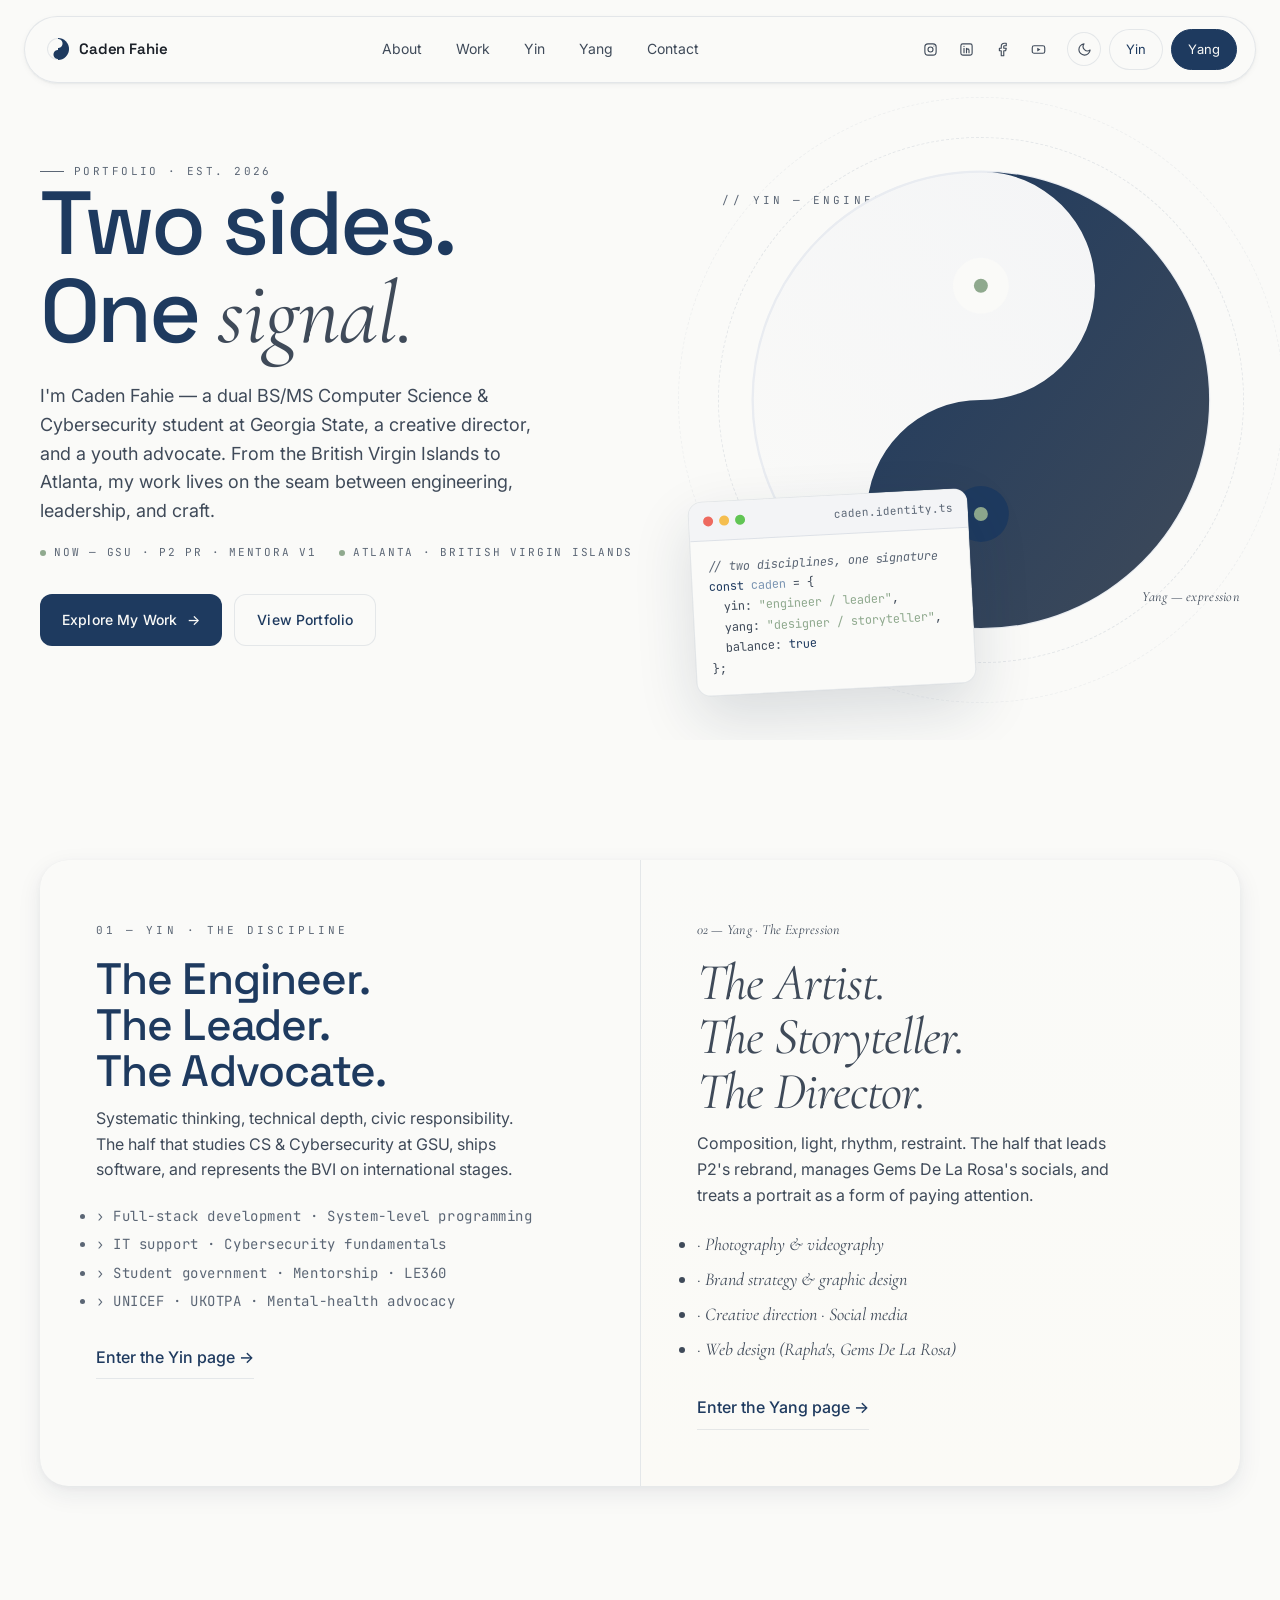
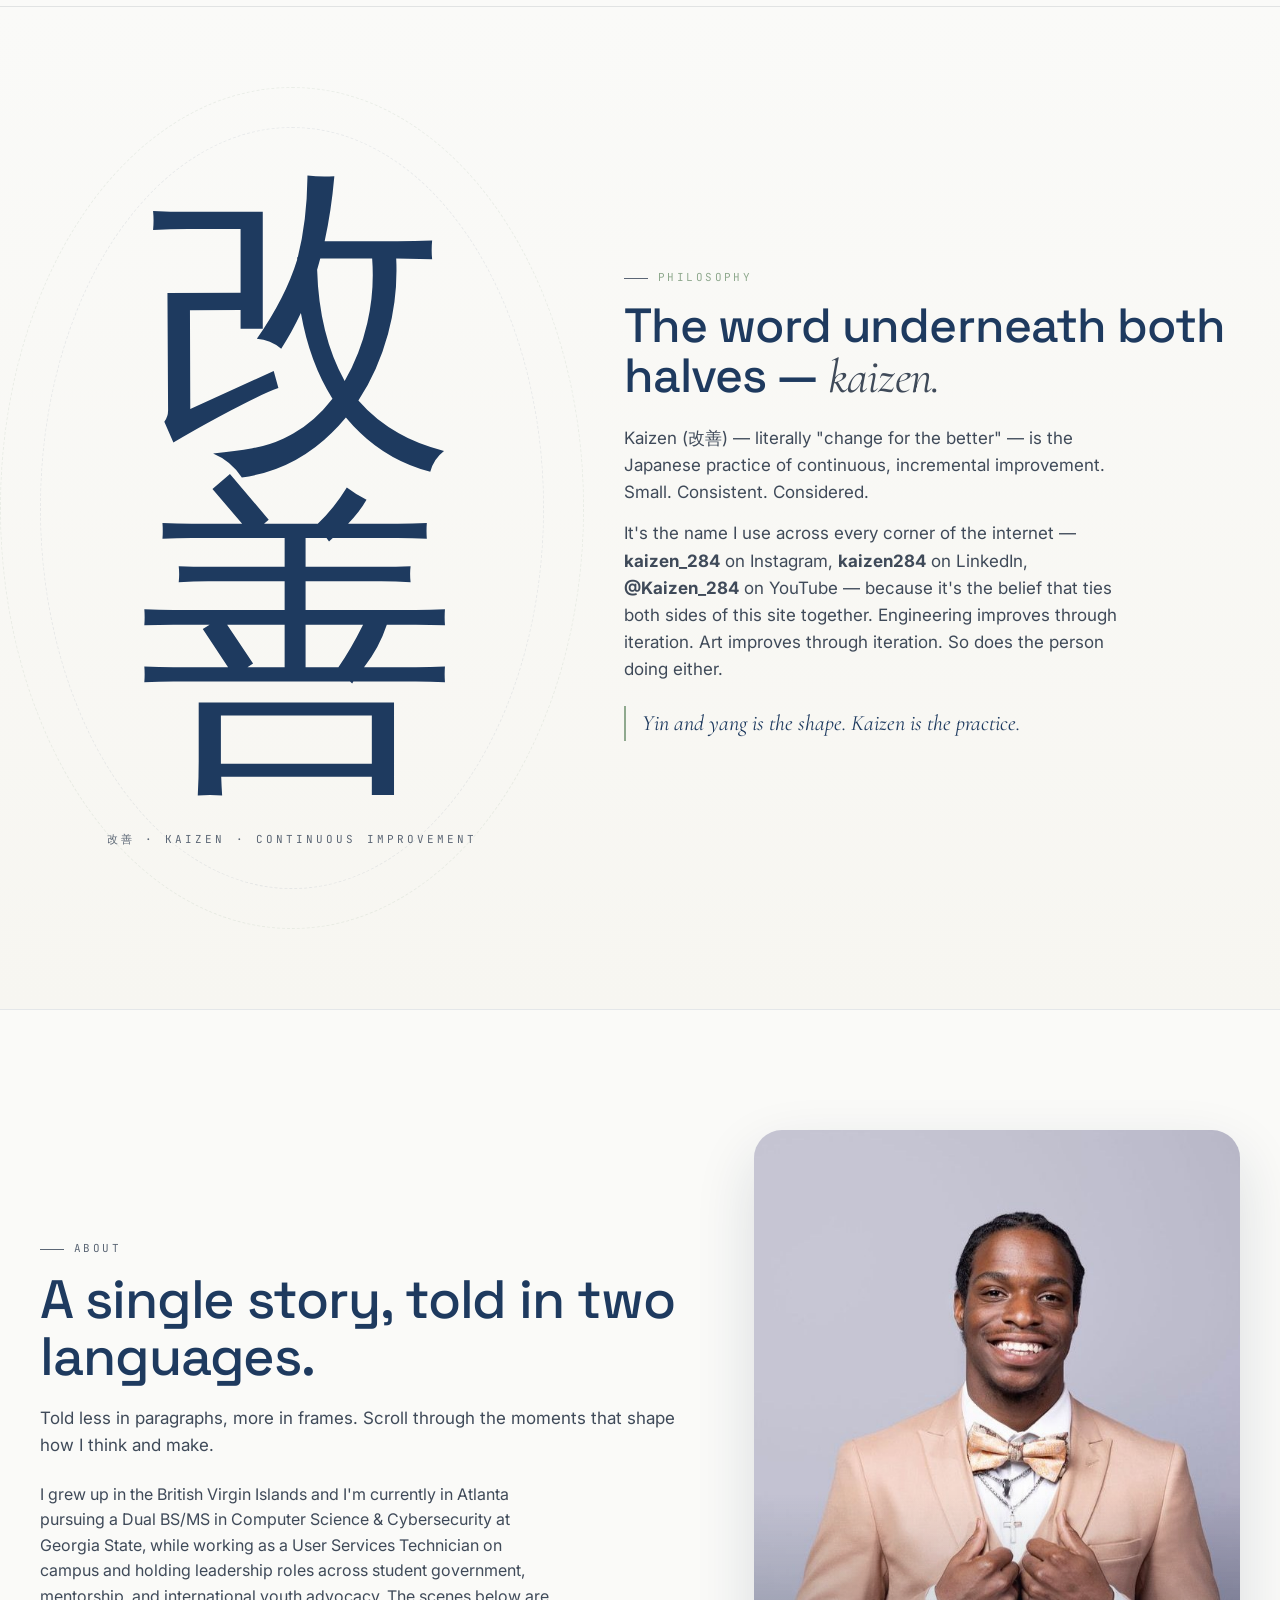
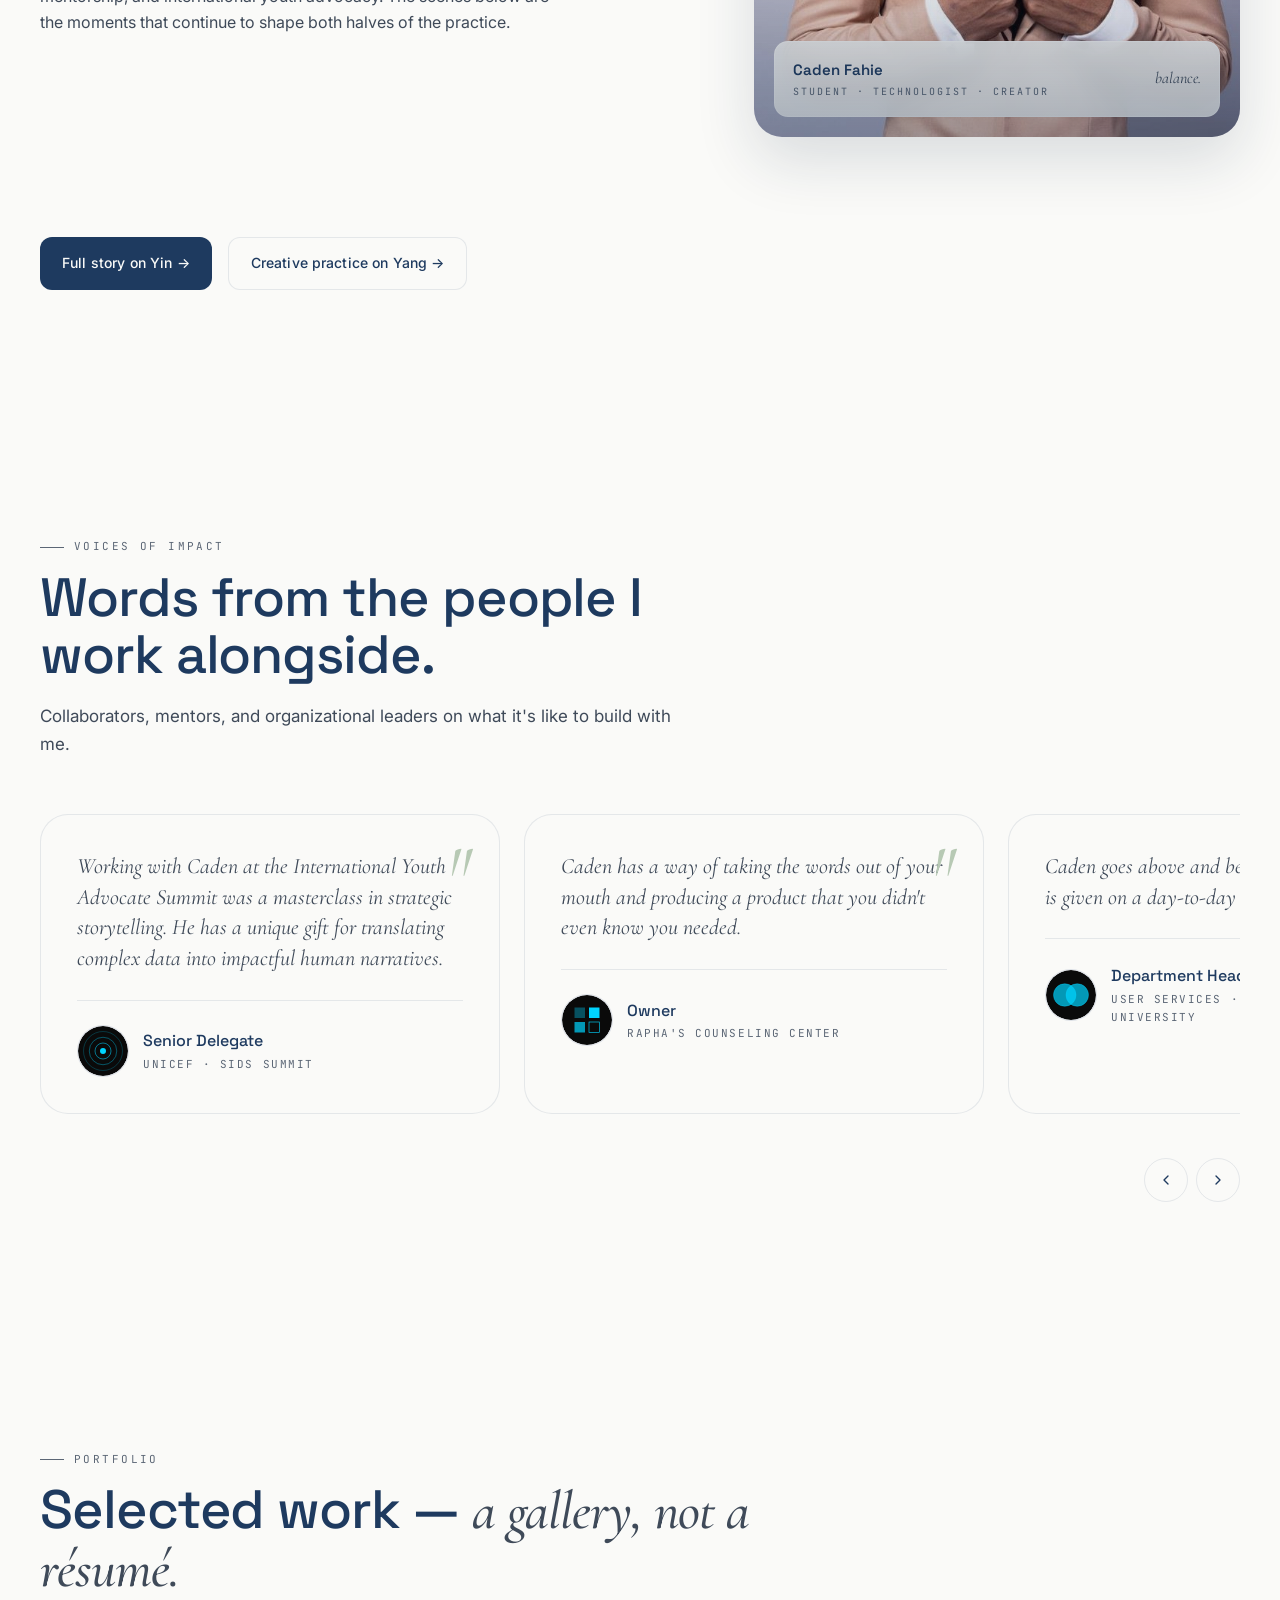
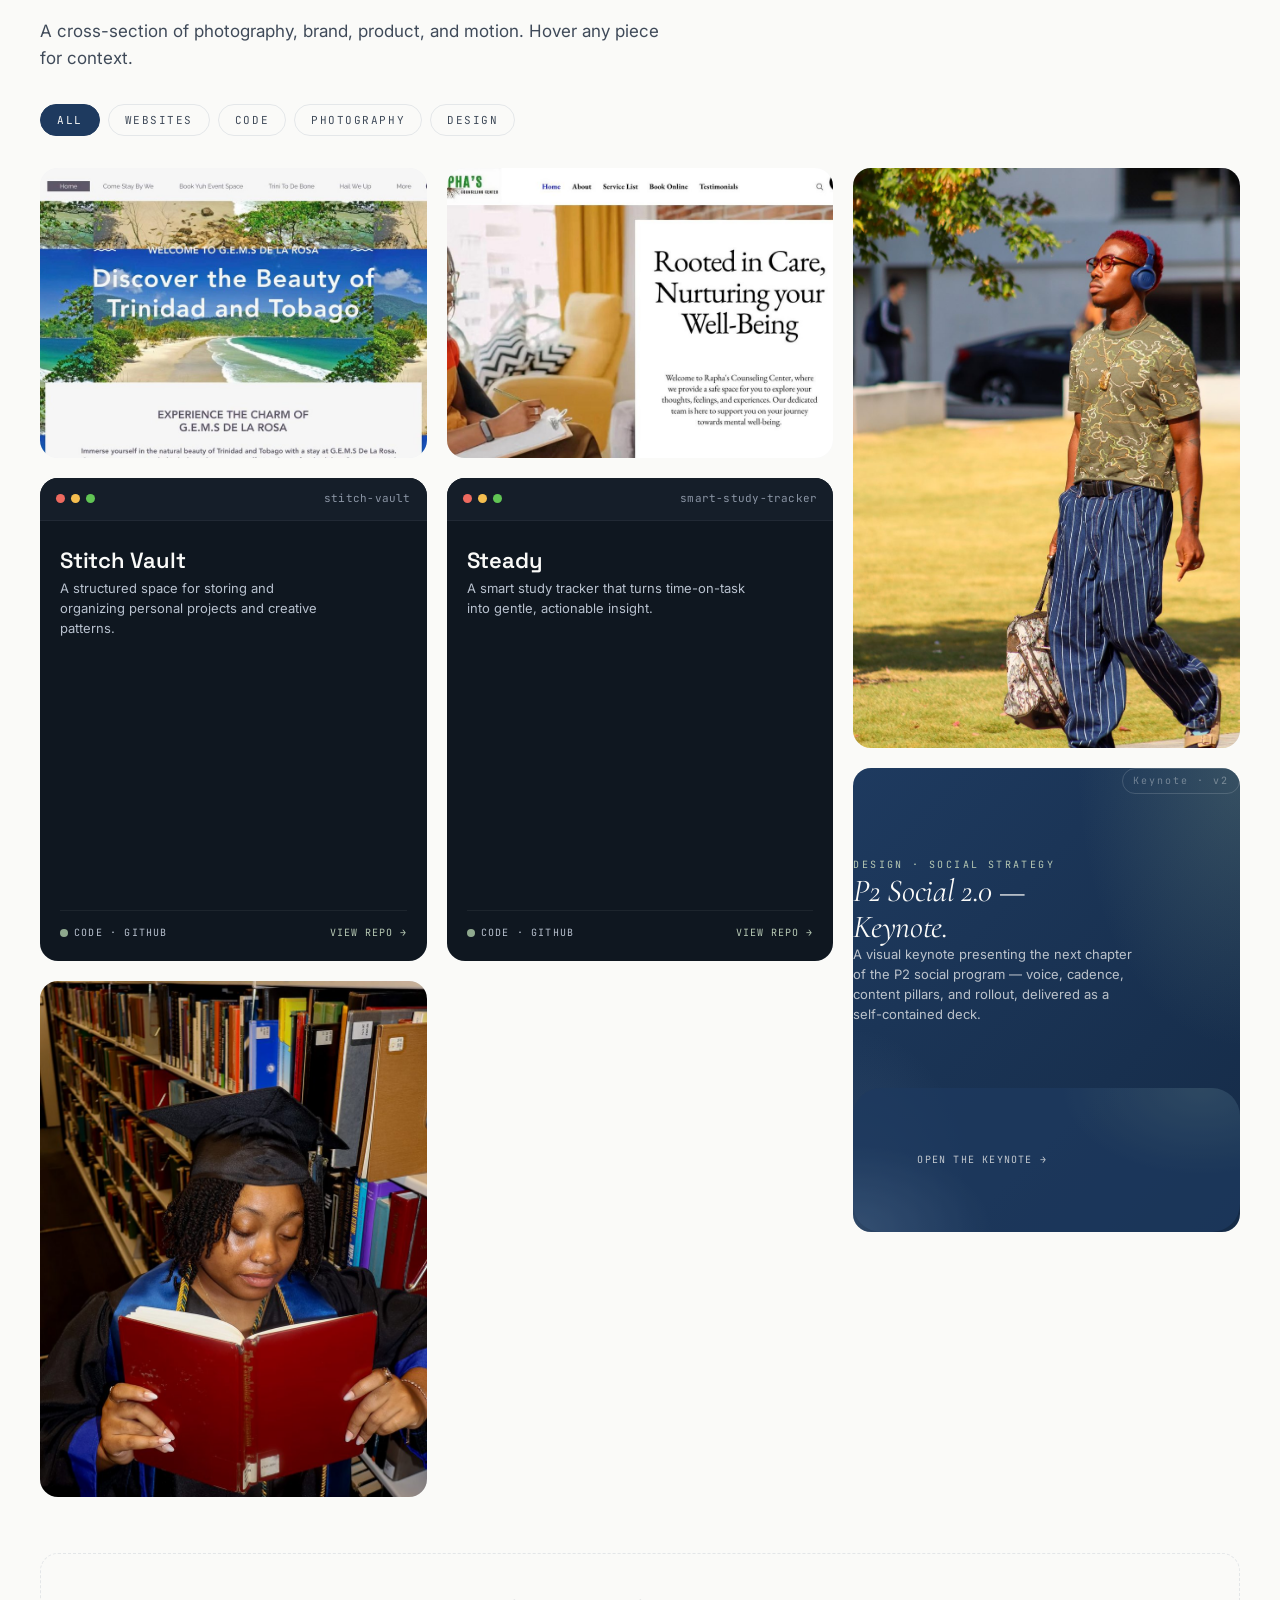
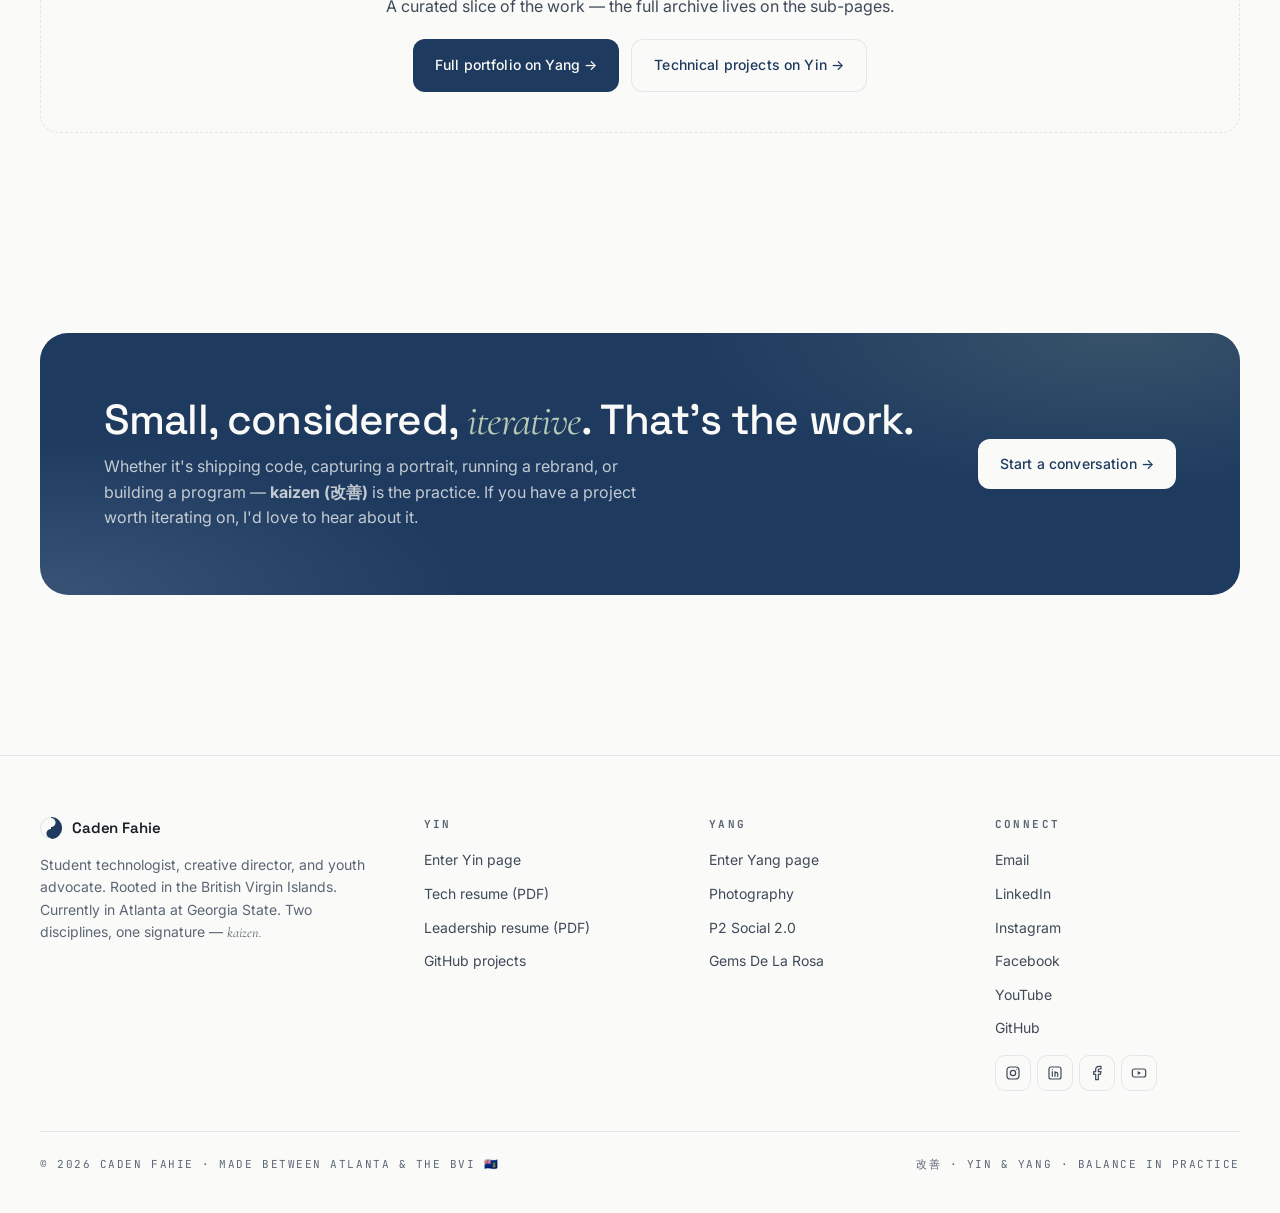
==== commit d62c49f6: "Fix dark-mode contrast, personal CTA, contact page, Yang gallery overhaul + 16 new photos" ====
--- a/index.html
+++ b/index.html
@@ -606,7 +606,38 @@
 [data-theme="dark"] .kaizen-section{background:linear-gradient(180deg,#0F1720 0,#131C26 100%);border-color:rgba(255,255,255,.06);}
 [data-theme="dark"] .kaizen-mark .kanji{color:var(--sage-soft);}
 [data-theme="dark"] .cta{background:radial-gradient(60% 100% at 90% 0%, rgba(143,169,142,.22) 0, transparent 60%),radial-gradient(60% 100% at 0% 100%, rgba(122,148,178,.28) 0, transparent 60%),#0A121B;}
-[data-theme="dark"] .cta .btn-primary{background:var(--warm-white);color:#0F1720;}
+[data-theme="dark"] .cta .btn-primary{background:#FAFAF8;color:#0F1720;}
+[data-theme="dark"] .cta .btn-primary:hover{background:var(--sage-soft);}
+
+/* Dark-mode fixes for elements that live on hardcoded dark backgrounds
+   (their text must stay light regardless of theme) */
+[data-theme="dark"] .cta h3,
+[data-theme="dark"] .cta p,
+[data-theme="dark"] .tile.design .title,
+[data-theme="dark"] .tile.design .cta,
+[data-theme="dark"] .tile.design .kicker,
+[data-theme="dark"] .tile.design .body,
+[data-theme="dark"] .tile.design .doc-mark,
+[data-theme="dark"] .tile.code .repo-title,
+[data-theme="dark"] .tile.code .repo-desc,
+[data-theme="dark"] .tile.code .link,
+[data-theme="dark"] .tile.code .lang,
+[data-theme="dark"] .tile.code .file-tile{
+  color:inherit;
+}
+[data-theme="dark"] .tile.design .title,
+[data-theme="dark"] .cta h3{color:#FAFAF8 !important;}
+[data-theme="dark"] .tile.design .cta,
+[data-theme="dark"] .tile.design .body,
+[data-theme="dark"] .cta p{color:rgba(250,250,248,.82) !important;}
+[data-theme="dark"] .tile.design .kicker{color:#B7C9B4 !important;}
+[data-theme="dark"] .tile.design .doc-mark{color:rgba(255,255,255,.4) !important;border-color:rgba(255,255,255,.18) !important;}
+[data-theme="dark"] .tile.code .repo-title{color:#FAFAF8 !important;}
+[data-theme="dark"] .tile.code .repo-desc{color:#B8C1CE !important;}
+[data-theme="dark"] .tile.code .lang{color:#B8C1CE !important;}
+[data-theme="dark"] .tile.code .link{color:#B7C9B4 !important;}
+[data-theme="dark"] .tile.code:hover .link{color:#FAFAF8 !important;}
+[data-theme="dark"] .tile.code .file-tile{color:#8B95A5 !important;}
 [data-theme="dark"] .code-card,[data-theme="dark"] .about-intro .portrait{border-color:rgba(255,255,255,.08);}
 [data-theme="dark"] .story-img,[data-theme="dark"] .tile{background:#161F2A;}
 [data-theme="dark"] section[style*="background:var(--light-gray)"]{background:#131C26 !important;}
@@ -639,7 +670,7 @@
     <a href="#portfolio">Work</a>
     <a href="yin.html">Yin</a>
     <a href="yang.html">Yang</a>
-    <a href="#contact">Contact</a>
+    <a href="contact.html">Contact</a>
   </div>
   <div class="nav-cta">
     <div class="socials" aria-label="Social links">
@@ -1251,12 +1282,12 @@
 <!-- CTA -->
 <section class="section-tight">
   <div class="container">
-    <div class="cta reveal">
+    <div class="cta reveal" id="contact">
       <div>
-        <h3>Let's make something with <em>weight</em>.</h3>
-        <p>Currently taking a small number of design, development, and creative-direction projects. If you have a problem worth thinking clearly about, I'd love to hear it.</p>
-      </div>
-      <a class="btn btn-primary" href="mailto:fahiecaden@gmail.com">Start a conversation →</a>
+        <h3>Small, considered, <em>iterative</em>. That's the work.</h3>
+        <p>Whether it's shipping code, capturing a portrait, running a rebrand, or building a program — <strong>kaizen (改善)</strong> is the practice. If you have a project worth iterating on, I'd love to hear about it.</p>
+      </div>
+      <a class="btn btn-primary" href="contact.html">Start a conversation →</a>
     </div>
   </div>
 </section>
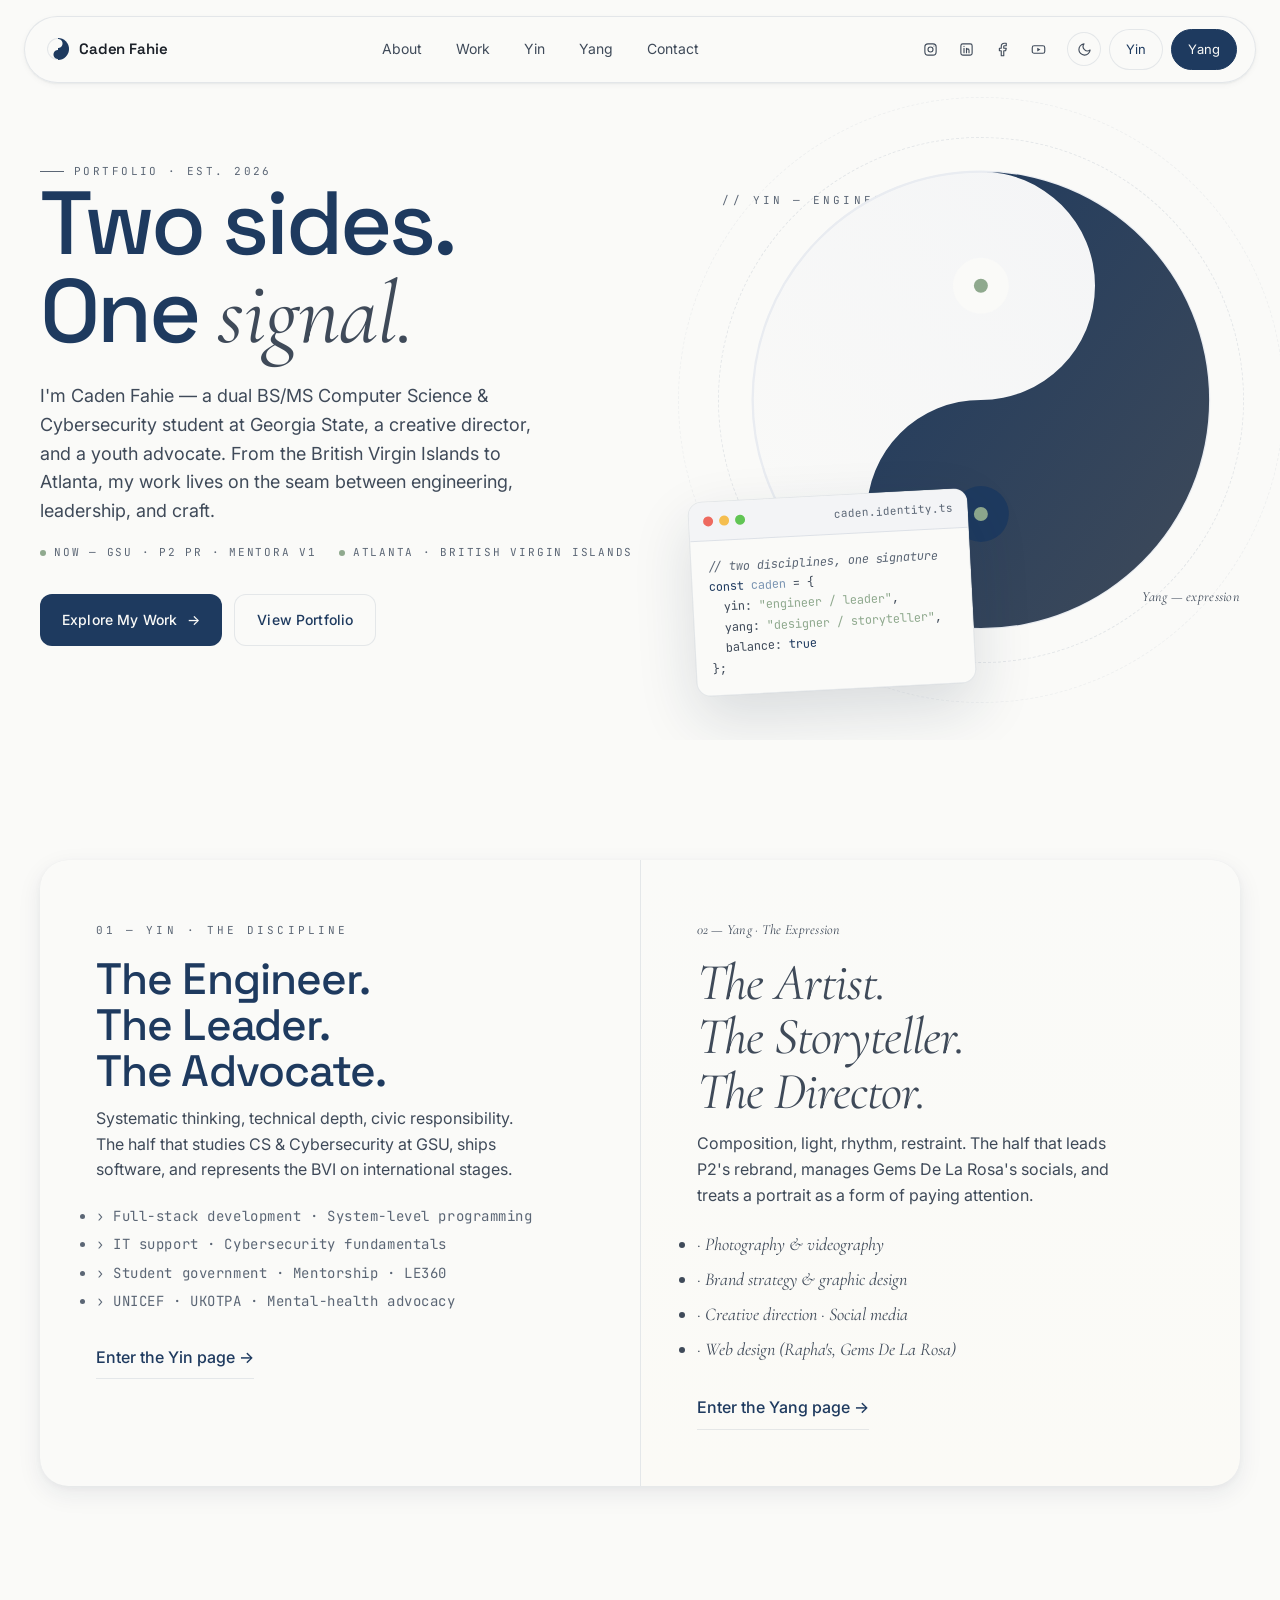
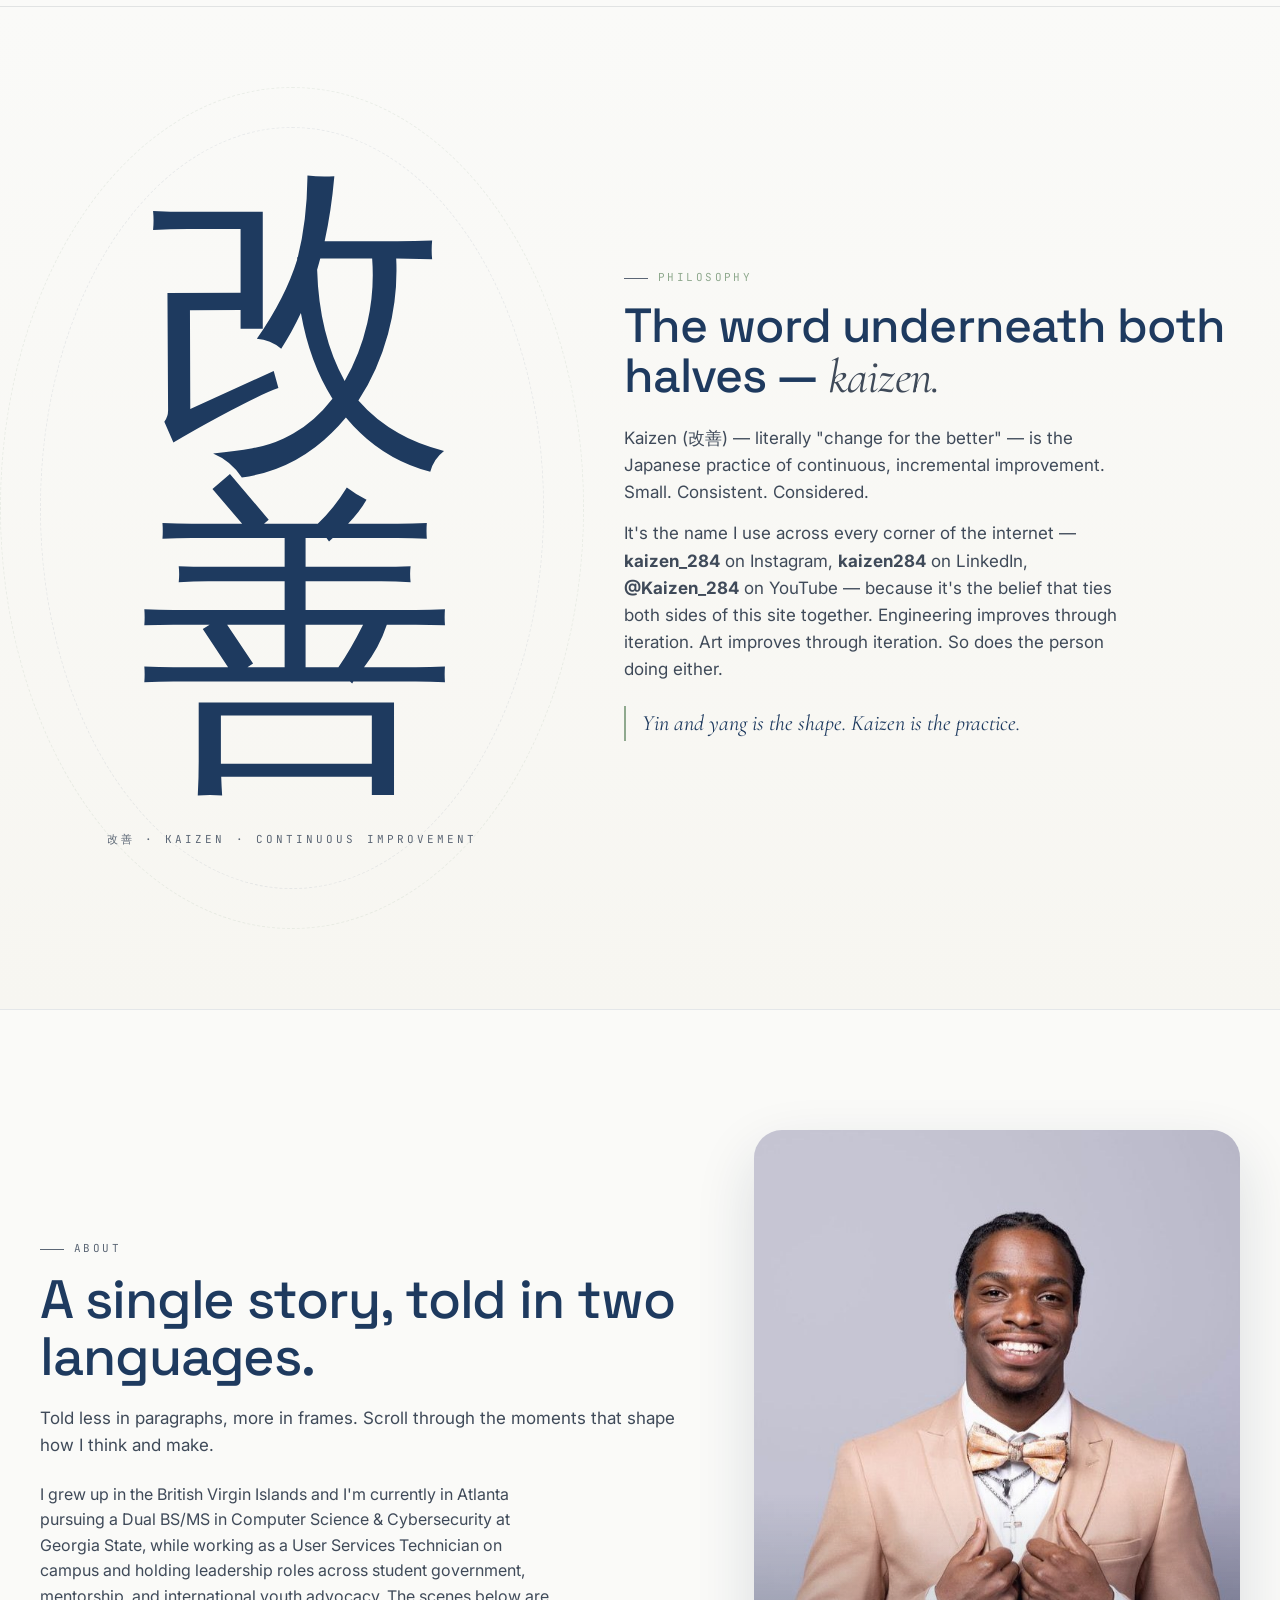
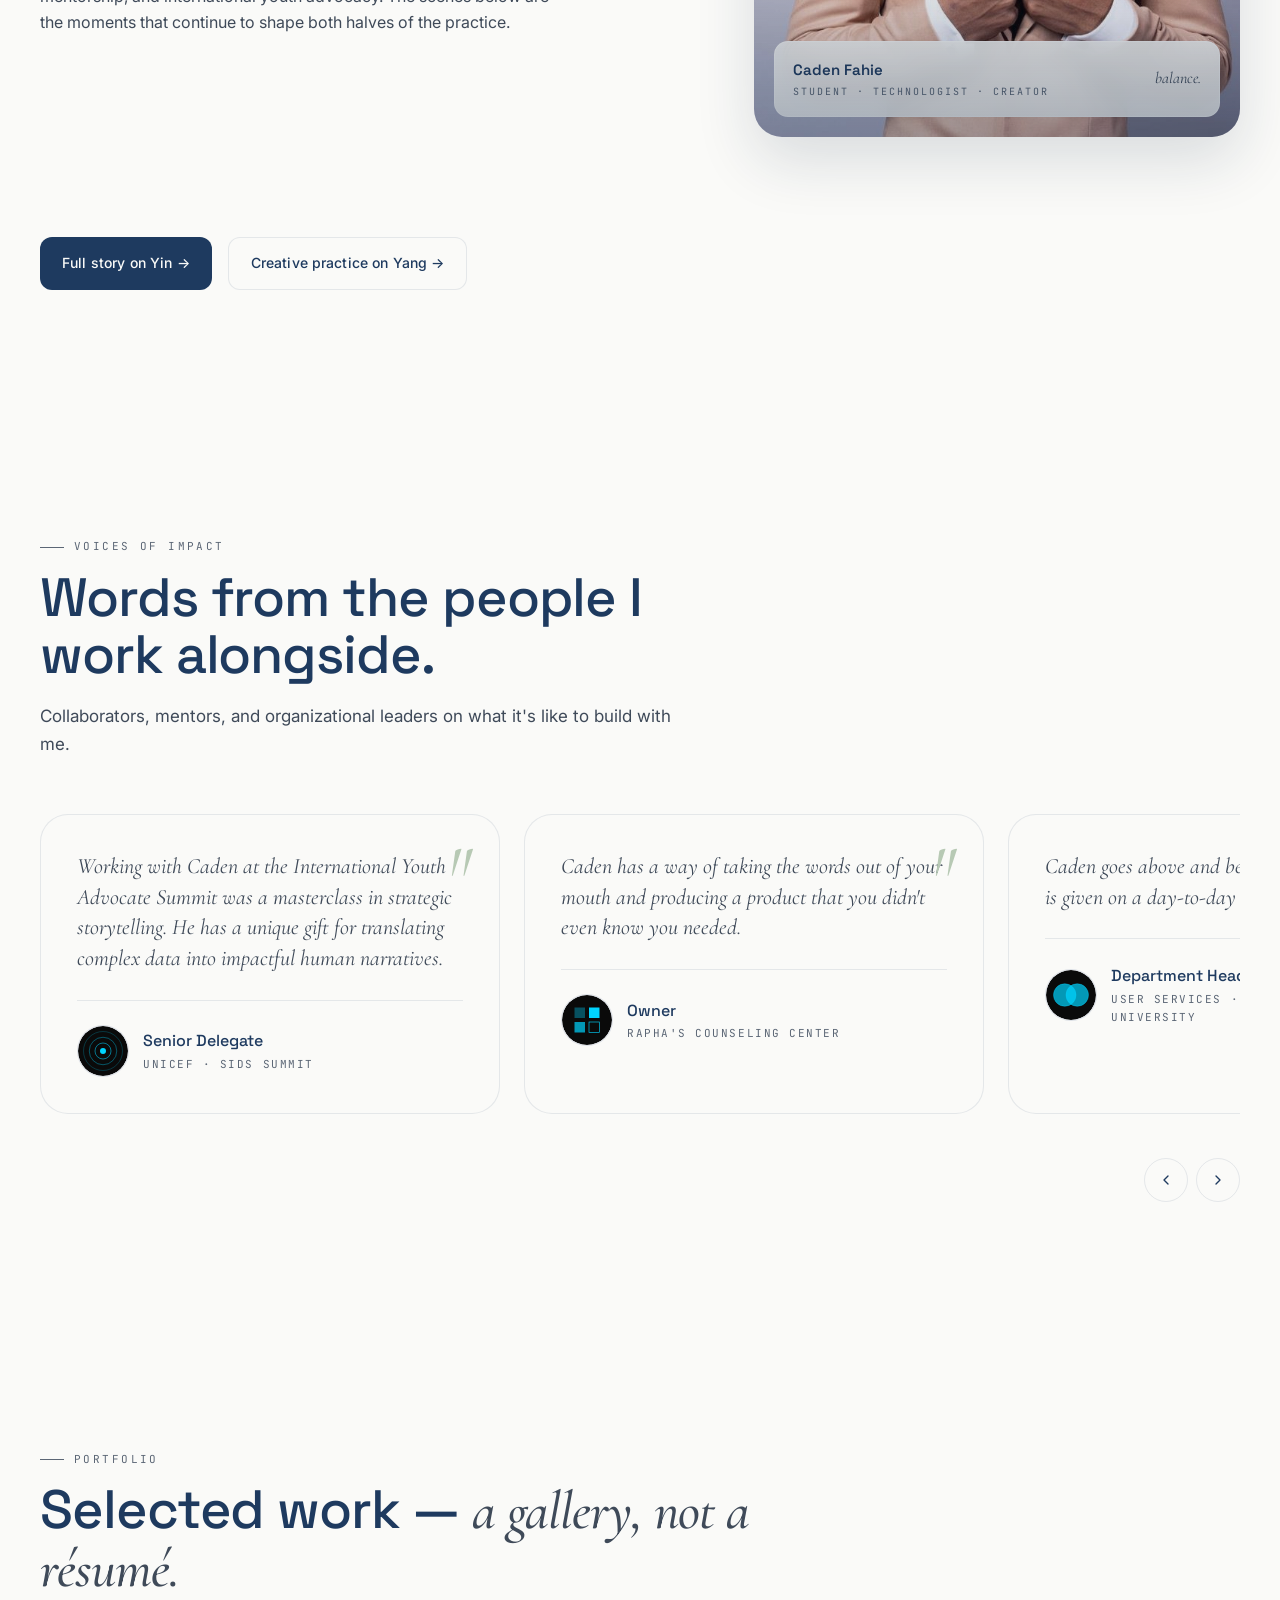
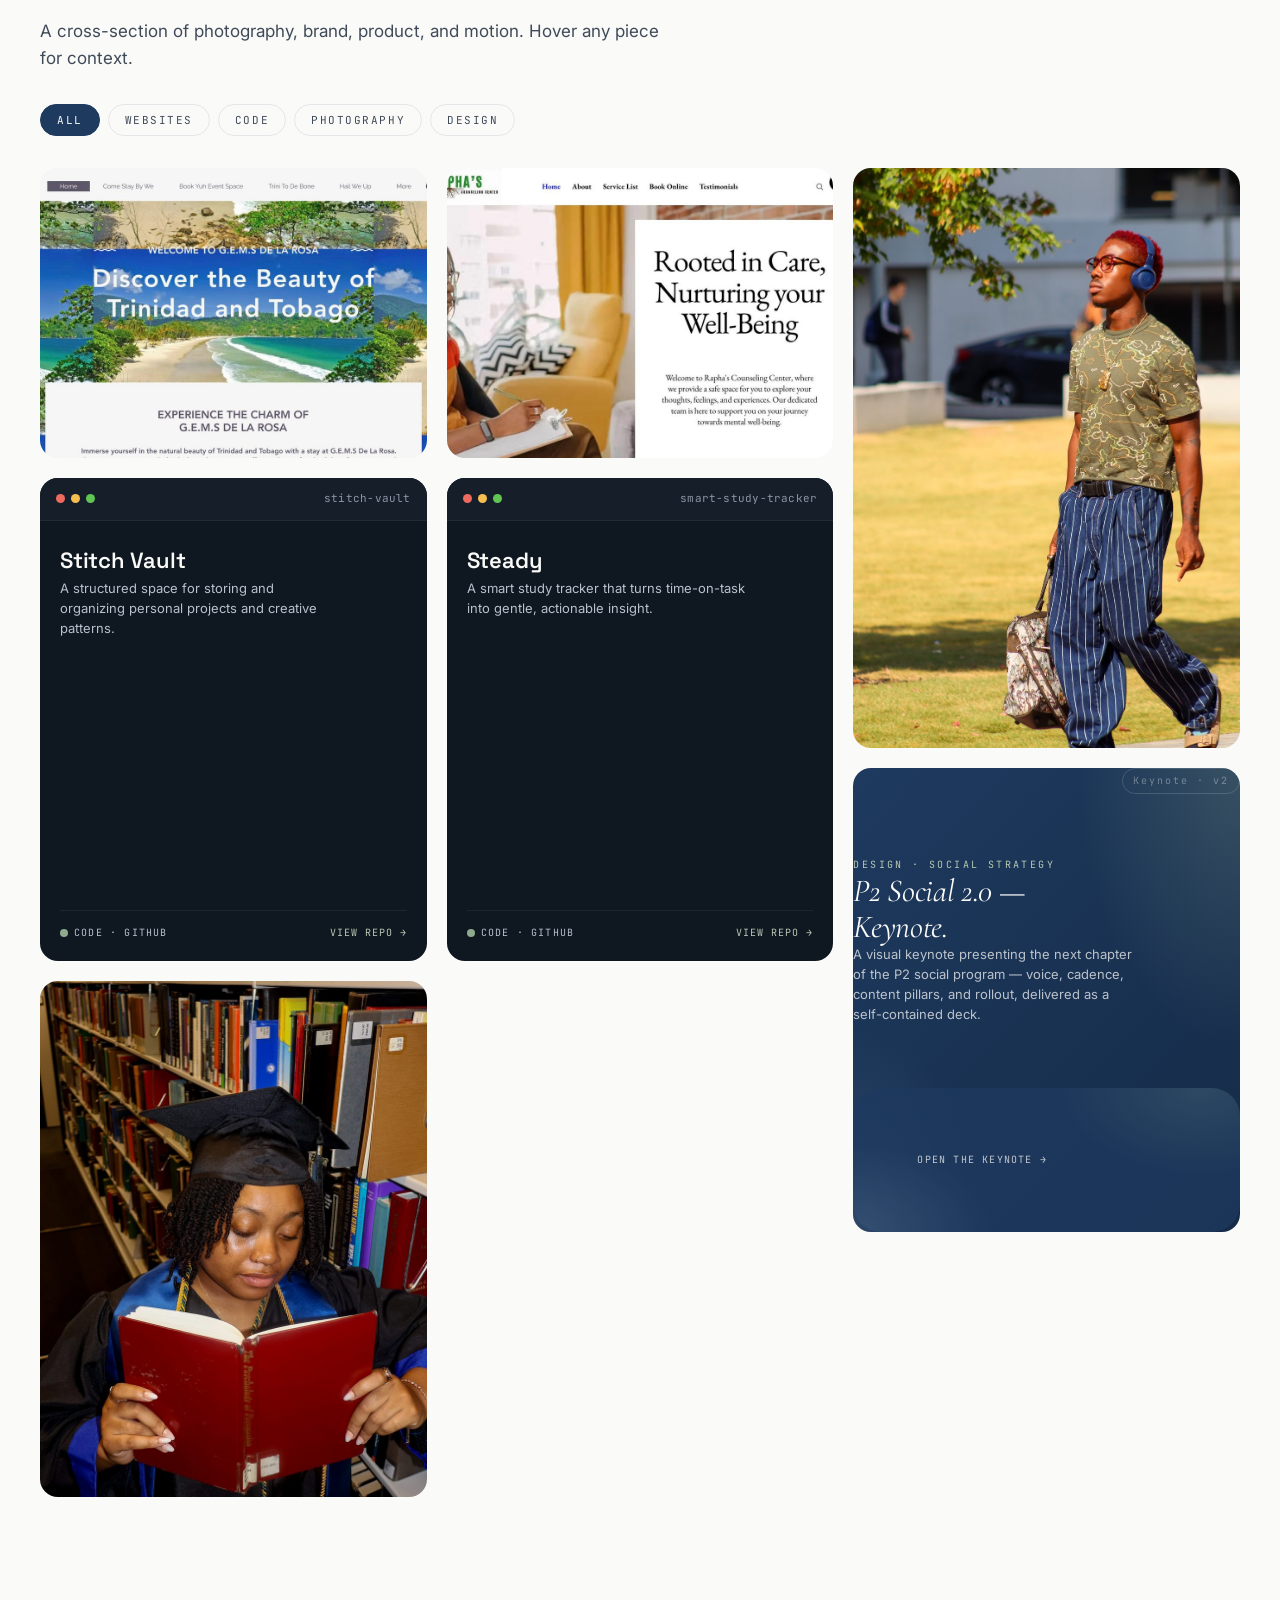
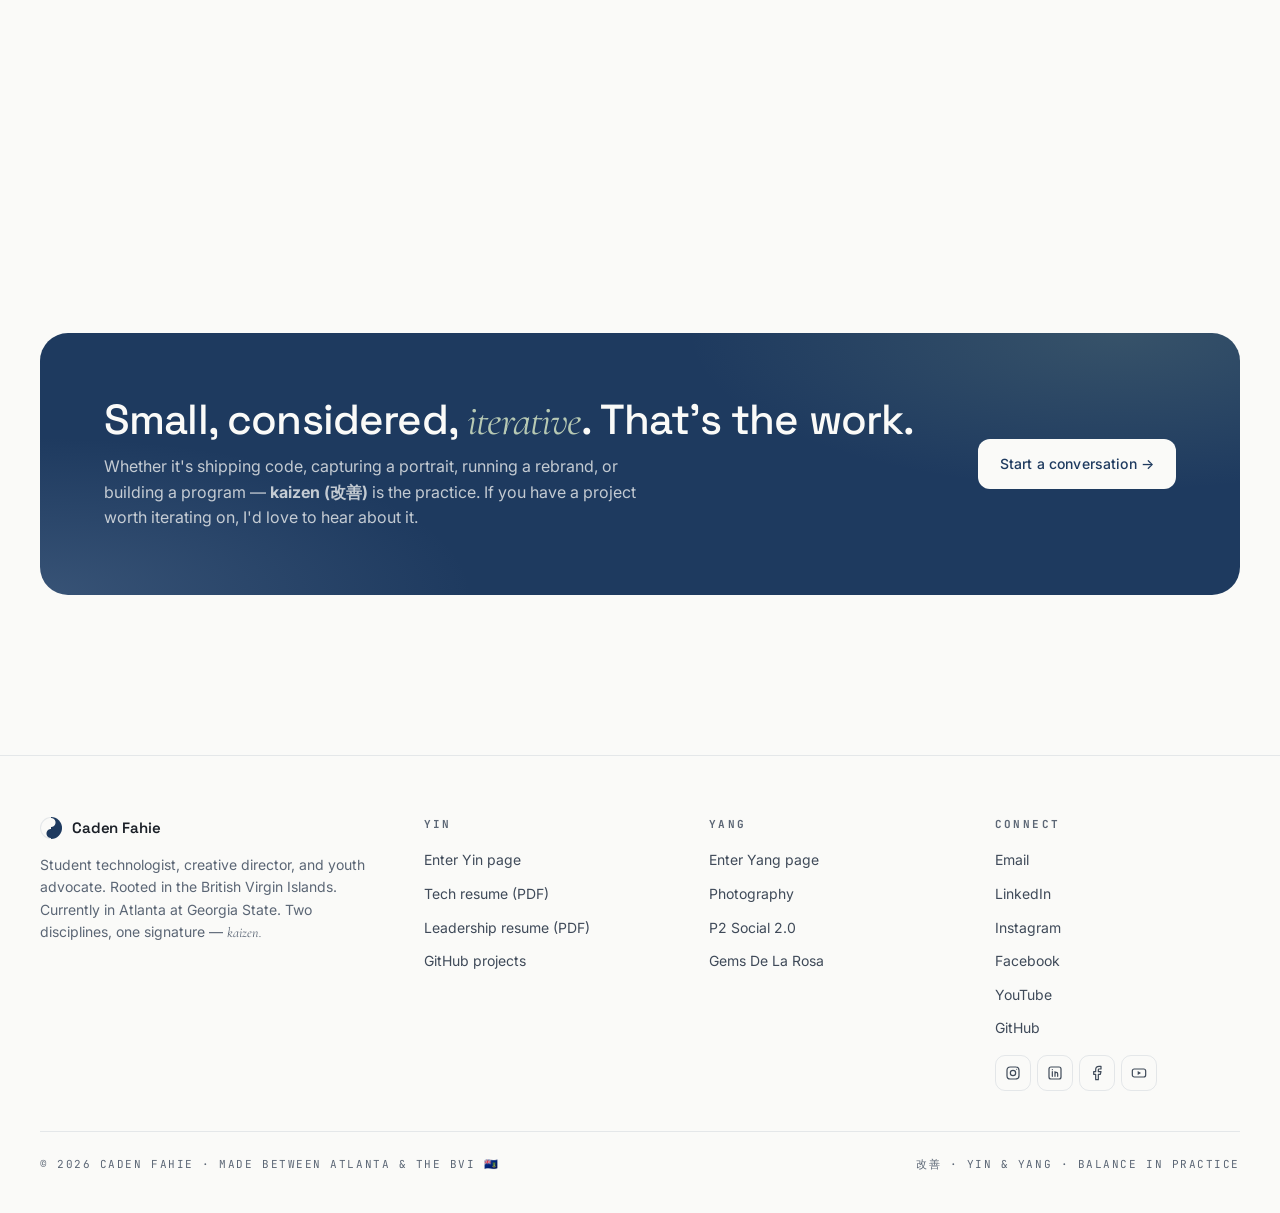
==== commit 4195fc67: "Fix og:image to absolute URL, add robots.txt Relative og:image paths don't reliably resolve for link" ====
--- a/index.html
+++ b/index.html
@@ -10,7 +10,7 @@
 <link rel="apple-touch-icon" href="apple-touch-icon.png" />
 <meta property="og:title" content="Caden Fahie — Yin & Yang" />
 <meta property="og:description" content="A student technologist and creative director. Two disciplines, one signature." />
-<meta property="og:image" content="og-image.jpg" />
+<meta property="og:image" content="https://kaizenwebiste.vercel.app/og-image.jpg" />
 <meta property="og:type" content="website" />
 <meta name="twitter:card" content="summary_large_image" />
 <link rel="preconnect" href="https://fonts.googleapis.com">
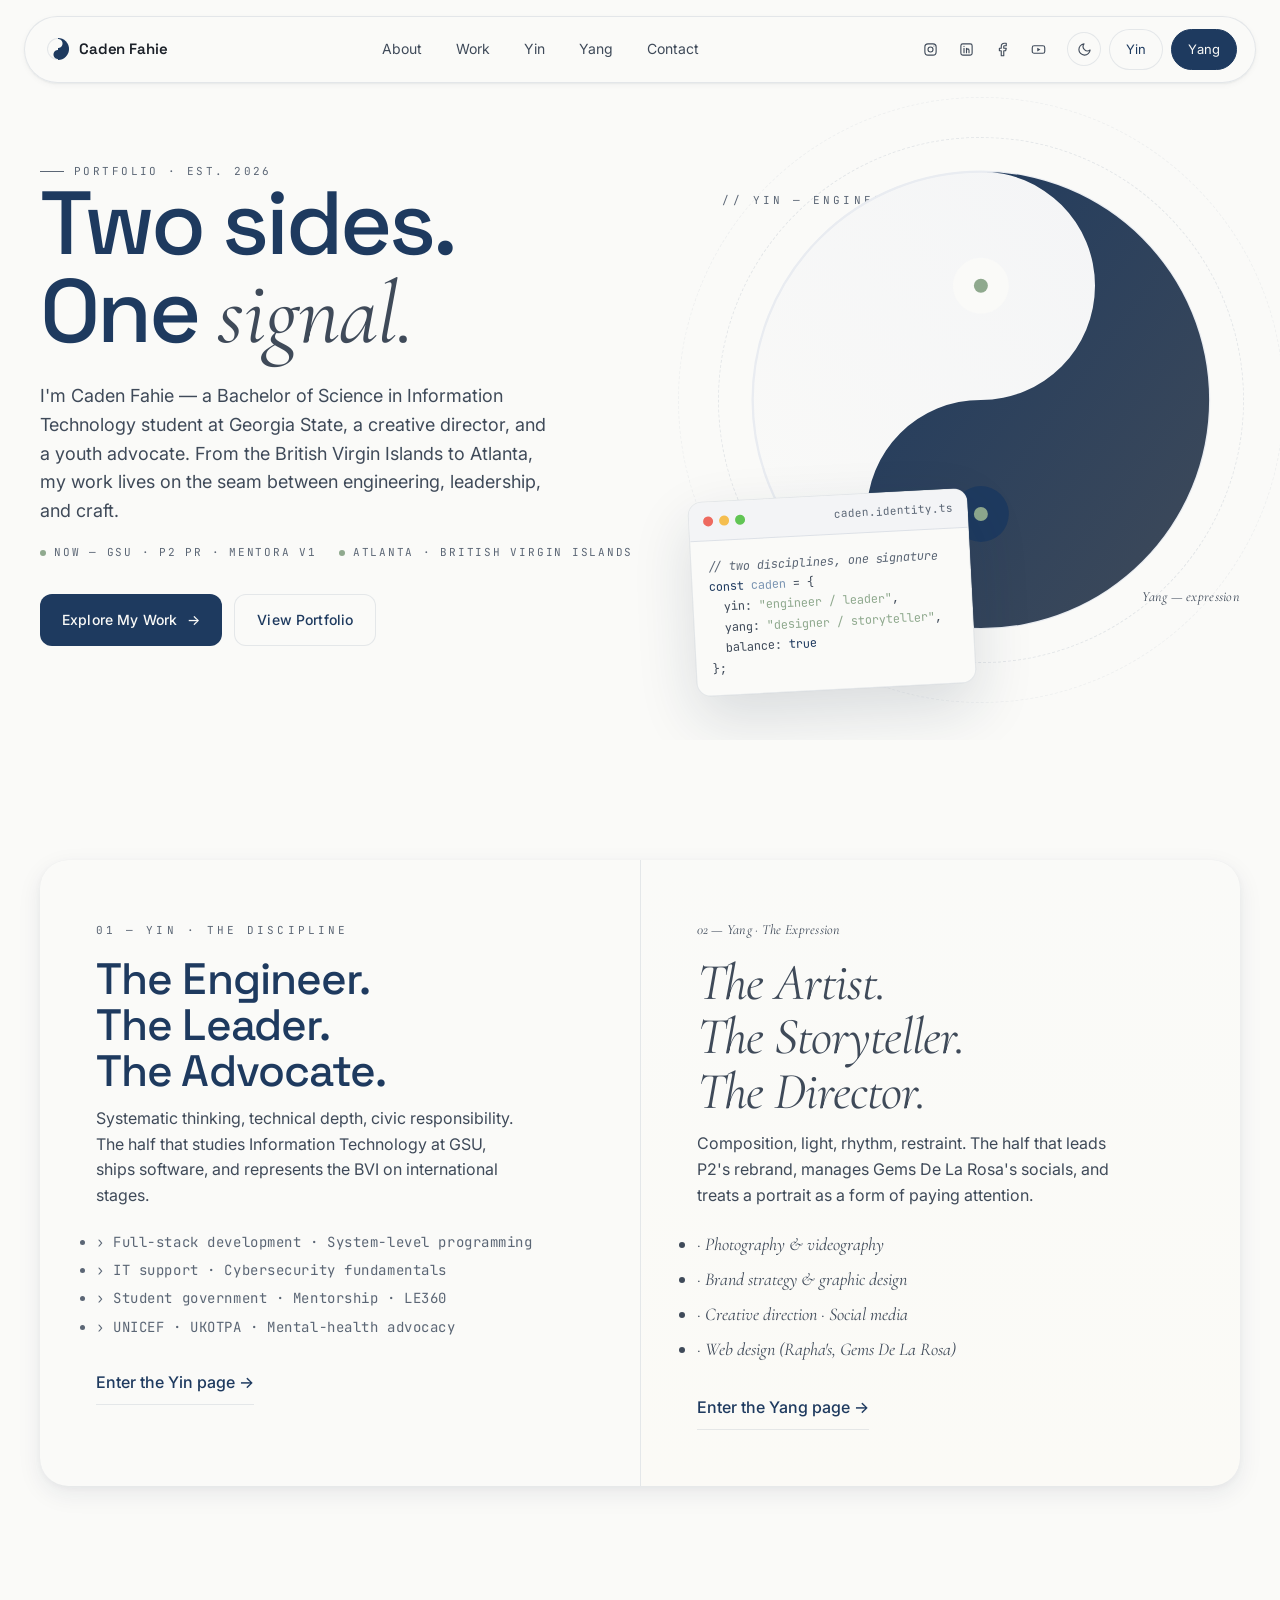
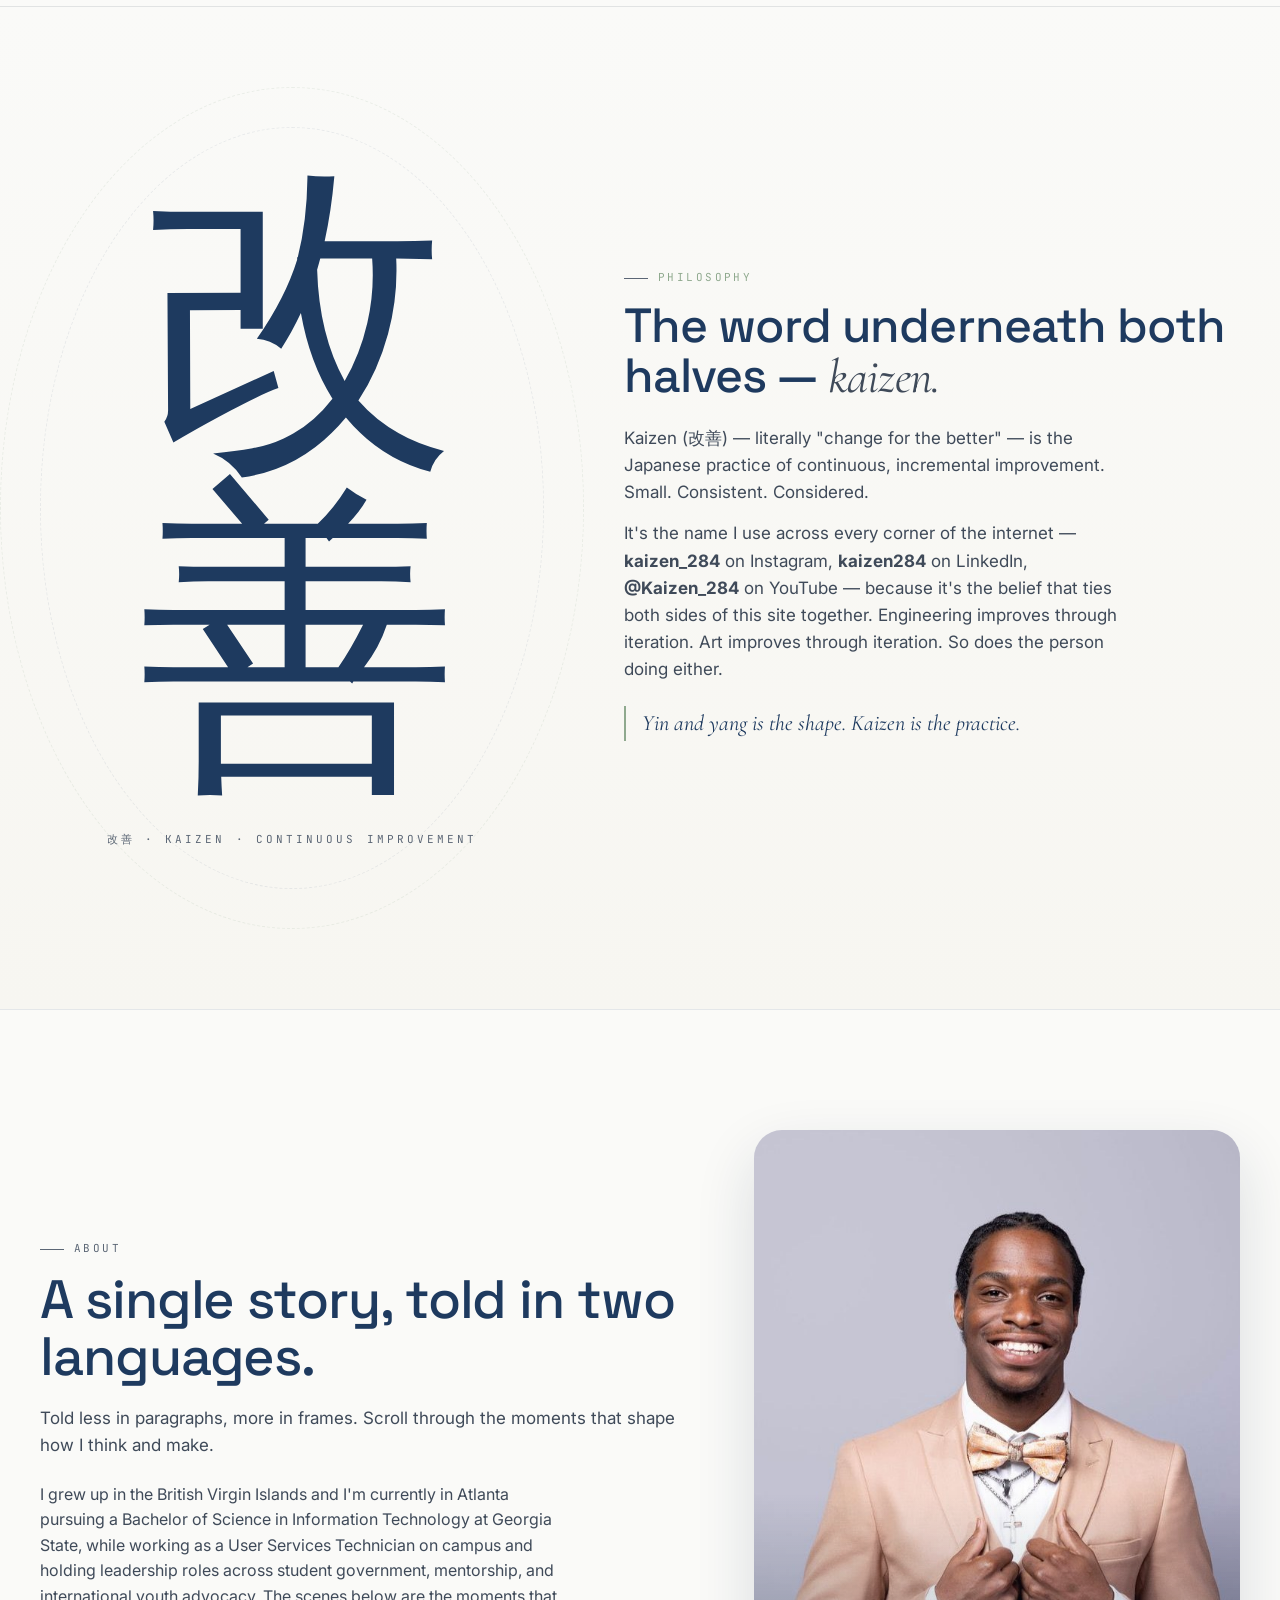
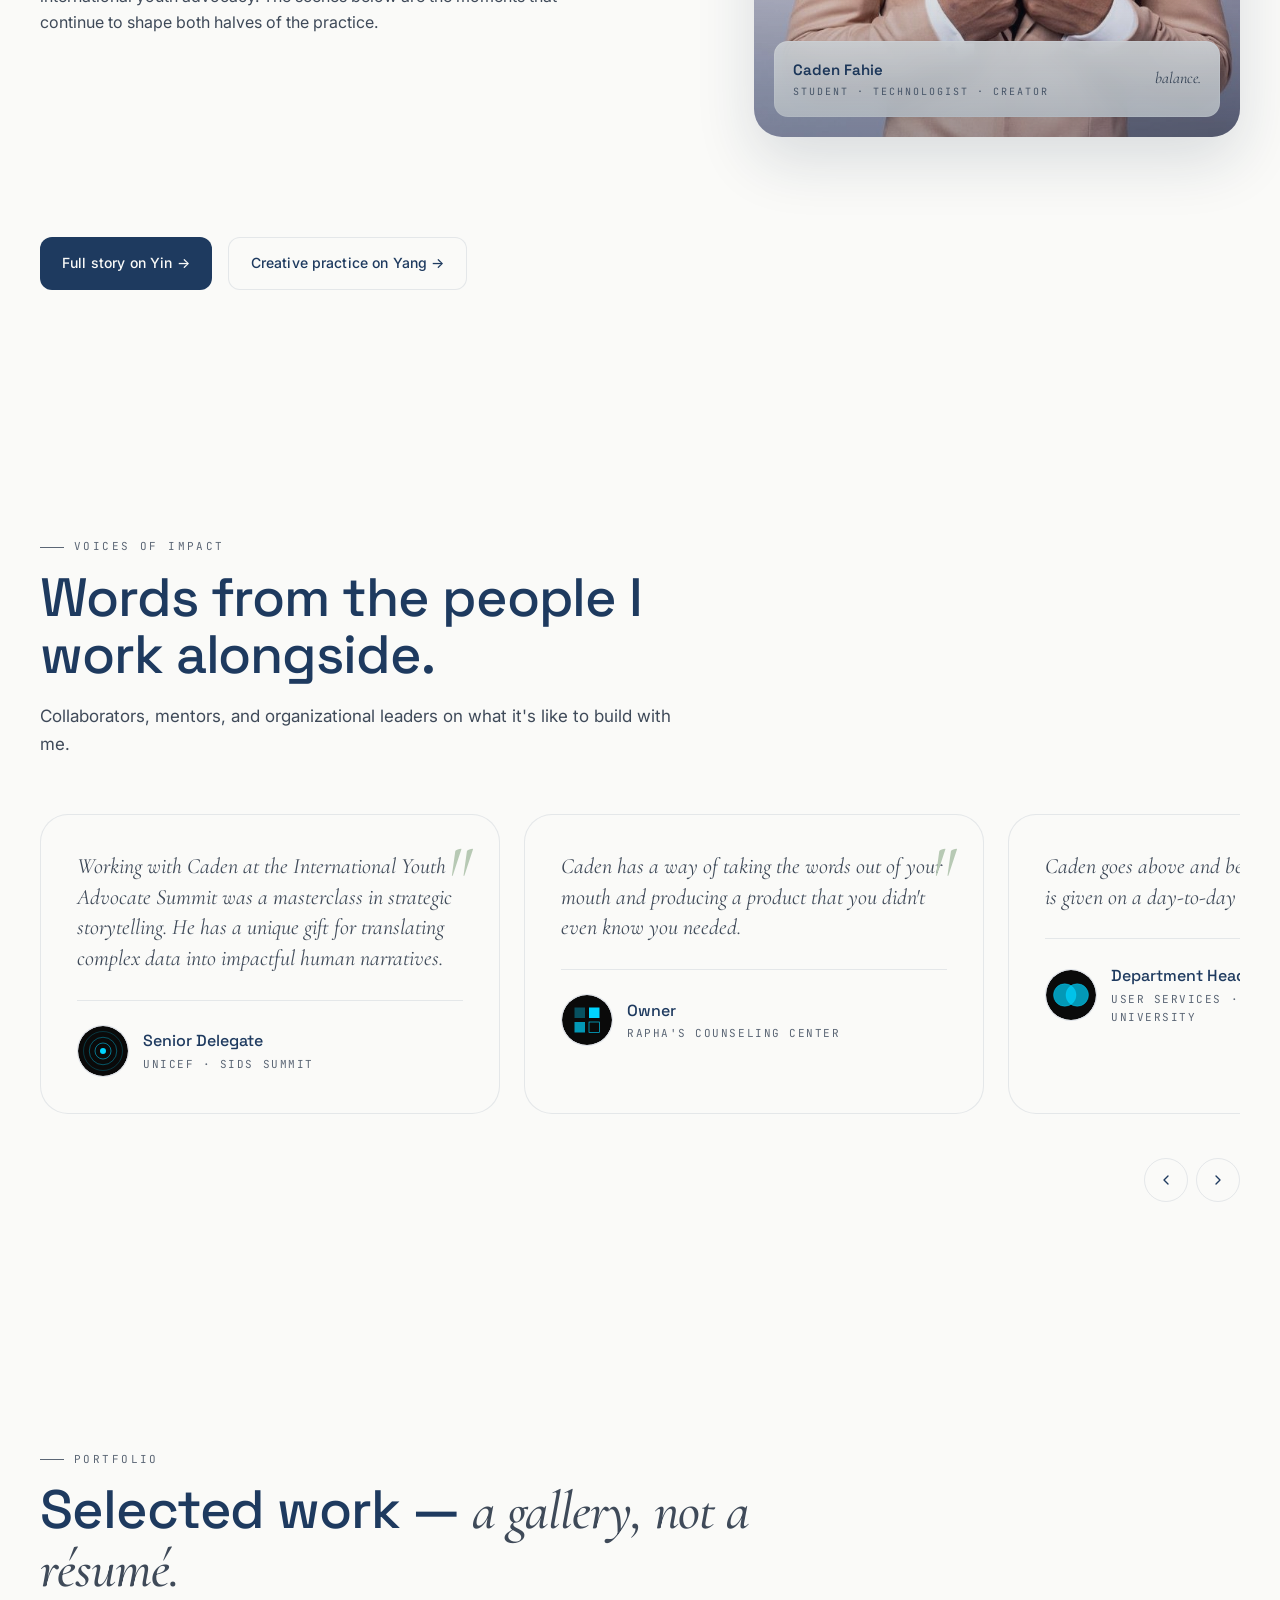
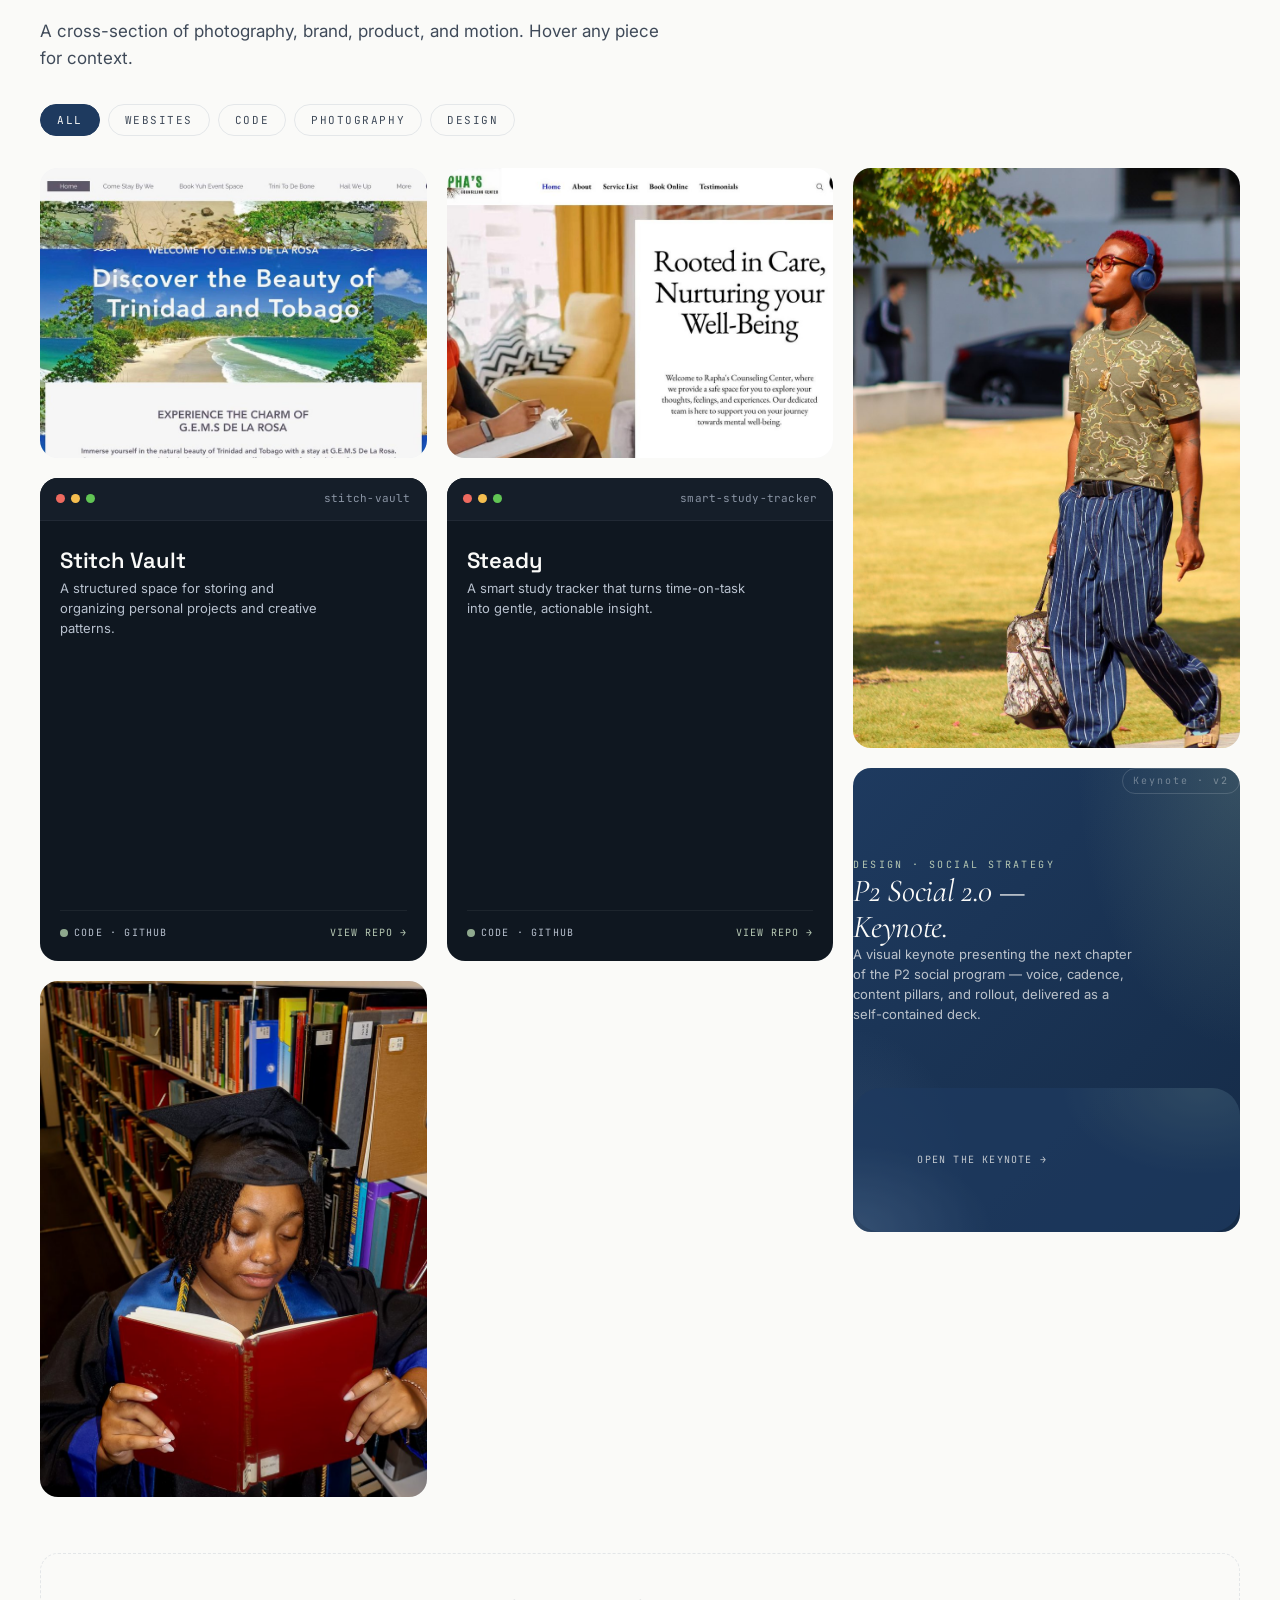
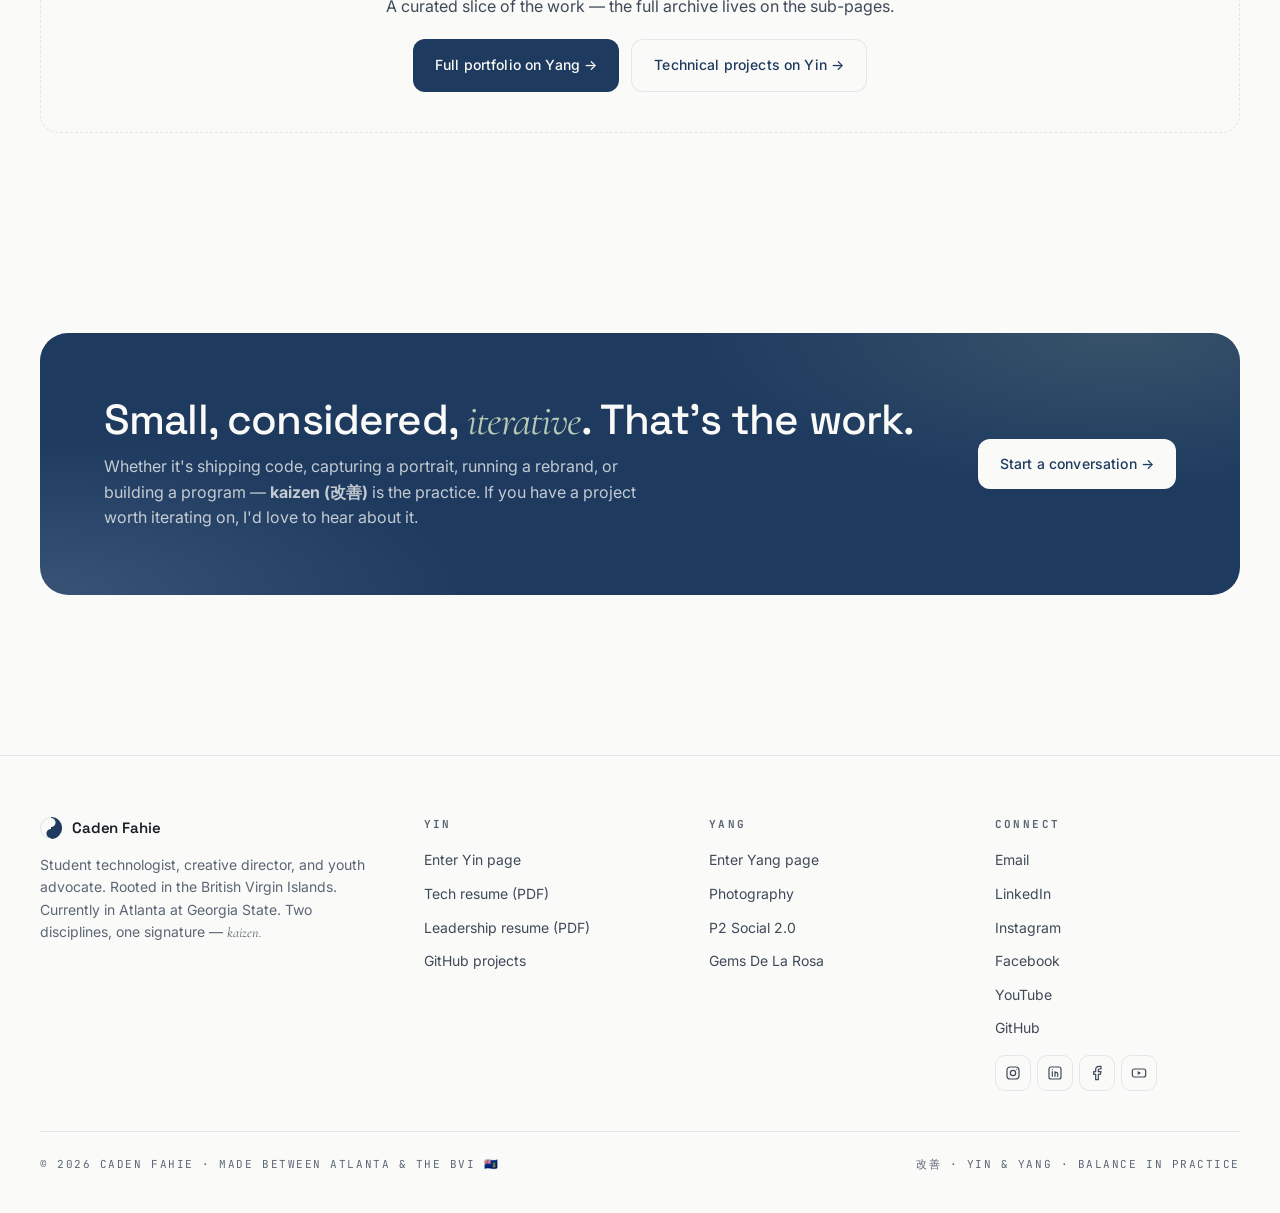
==== commit b0a7d431: "Update degree to Bachelor of Science in Information Technology Replaces the prior Dual BS/MS Compute" ====
--- a/index.html
+++ b/index.html
@@ -702,7 +702,7 @@
     <div class="hero-left reveal">
       <span class="eyebrow">Portfolio · Est. 2026</span>
       <h1>Two sides.<br/>One <em>signal.</em></h1>
-      <p class="hero-sub">I'm Caden Fahie — a dual BS/MS Computer Science & Cybersecurity student at Georgia State, a creative director, and a youth advocate. From the British Virgin Islands to Atlanta, my work lives on the seam between engineering, leadership, and craft.</p>
+      <p class="hero-sub">I'm Caden Fahie — a Bachelor of Science in Information Technology student at Georgia State, a creative director, and a youth advocate. From the British Virgin Islands to Atlanta, my work lives on the seam between engineering, leadership, and craft.</p>
       <div class="hero-meta">
         <span>Now — GSU · P2 PR · Mentora v1</span>
         <span>Atlanta &middot; British Virgin Islands</span>
@@ -766,7 +766,7 @@
       <a id="yin" class="side yin" href="yin.html">
         <span class="side-tag">01 — Yin · The Discipline</span>
         <h2>The Engineer.<br/>The Leader.<br/>The Advocate.</h2>
-        <p>Systematic thinking, technical depth, civic responsibility. The half that studies CS &amp; Cybersecurity at GSU, ships software, and represents the BVI on international stages.</p>
+        <p>Systematic thinking, technical depth, civic responsibility. The half that studies Information Technology at GSU, ships software, and represents the BVI on international stages.</p>
         <ul>
           <li>› Full-stack development · System-level programming</li>
           <li>› IT support · Cybersecurity fundamentals</li>
@@ -818,7 +818,7 @@
         <span class="eyebrow">About</span>
         <h2 class="section-title">A single story, told in two languages.</h2>
         <p class="section-sub">Told less in paragraphs, more in frames. Scroll through the moments that shape how I think and make.</p>
-        <p style="margin-top:22px;color:var(--slate);max-width:520px;font-size:16px;">I grew up in the British Virgin Islands and I'm currently in Atlanta pursuing a Dual BS/MS in Computer Science &amp; Cybersecurity at Georgia State, while working as a User Services Technician on campus and holding leadership roles across student government, mentorship, and international youth advocacy. The scenes below are the moments that continue to shape both halves of the practice.</p>
+        <p style="margin-top:22px;color:var(--slate);max-width:520px;font-size:16px;">I grew up in the British Virgin Islands and I'm currently in Atlanta pursuing a Bachelor of Science in Information Technology at Georgia State, while working as a User Services Technician on campus and holding leadership roles across student government, mentorship, and international youth advocacy. The scenes below are the moments that continue to shape both halves of the practice.</p>
       </div>
       <div class="portrait">
         <img src="headshot.jpg" alt="Portrait of Caden Fahie" loading="eager" />
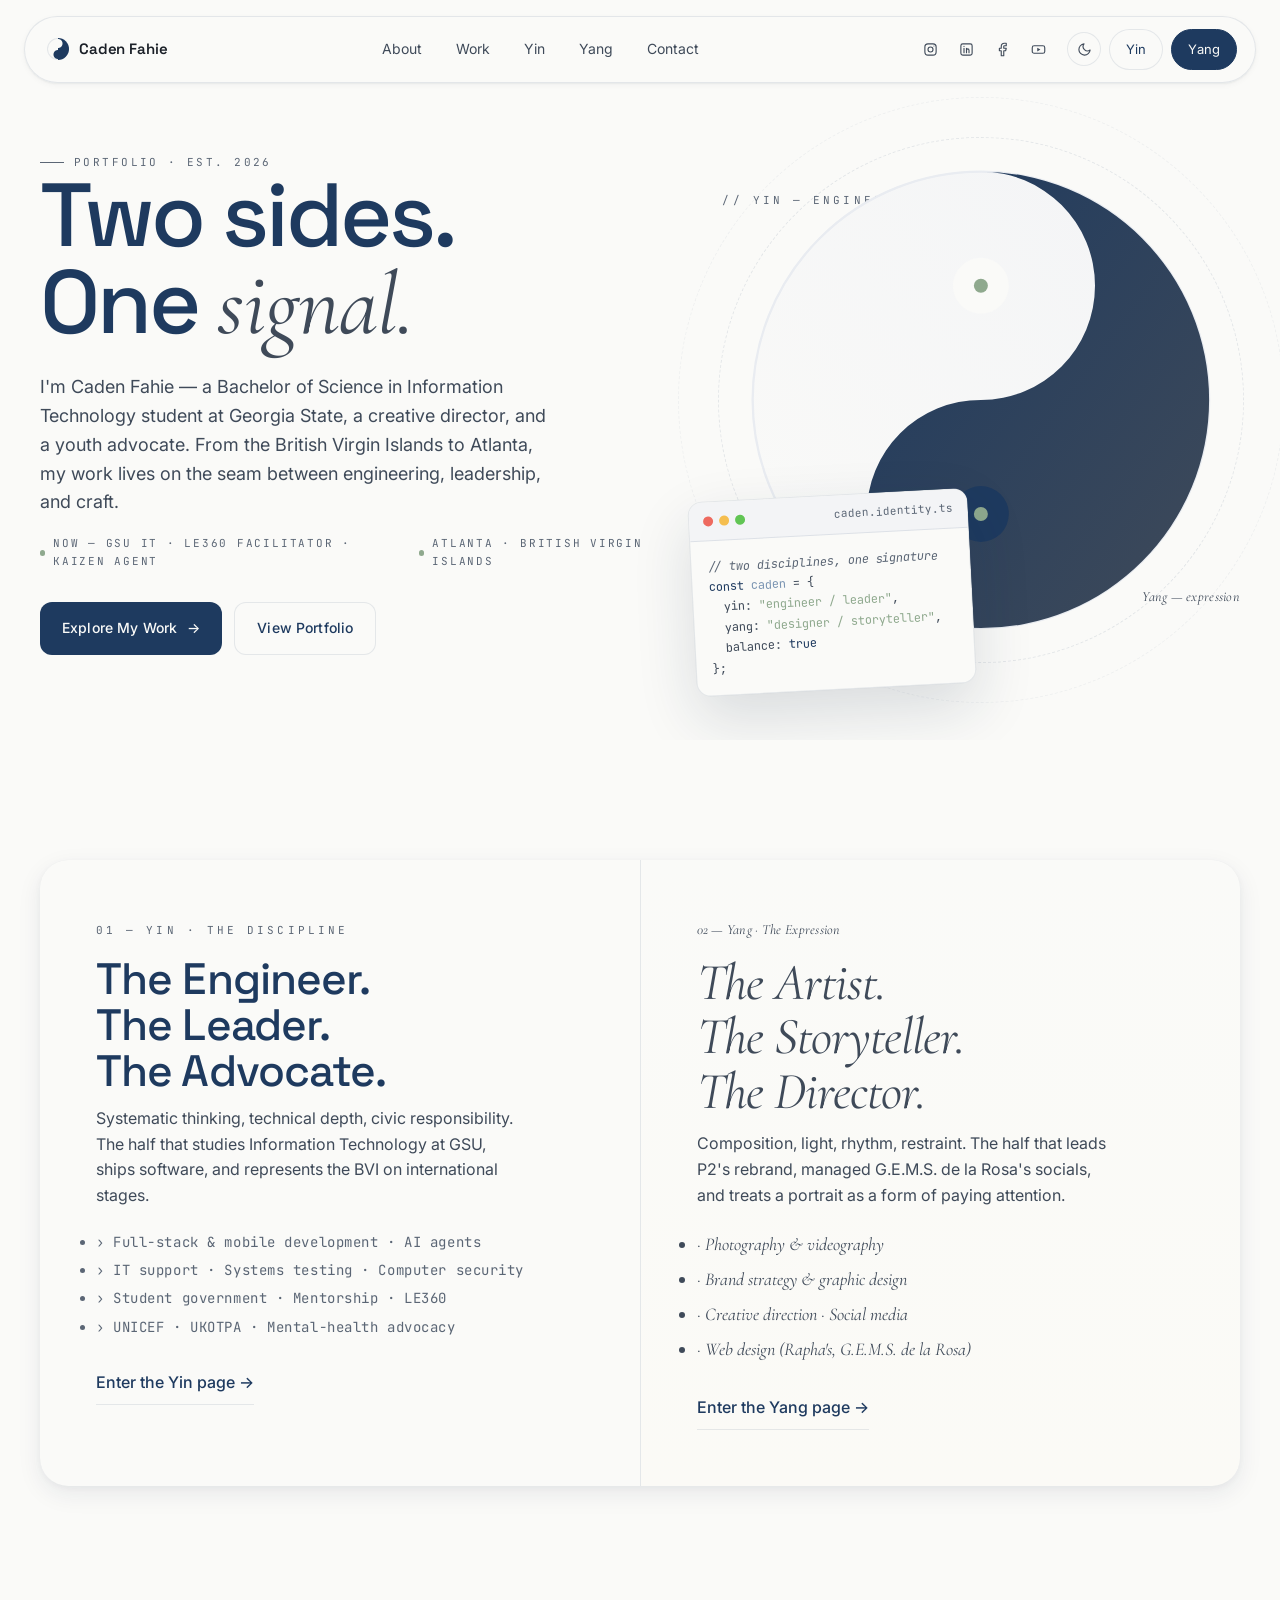
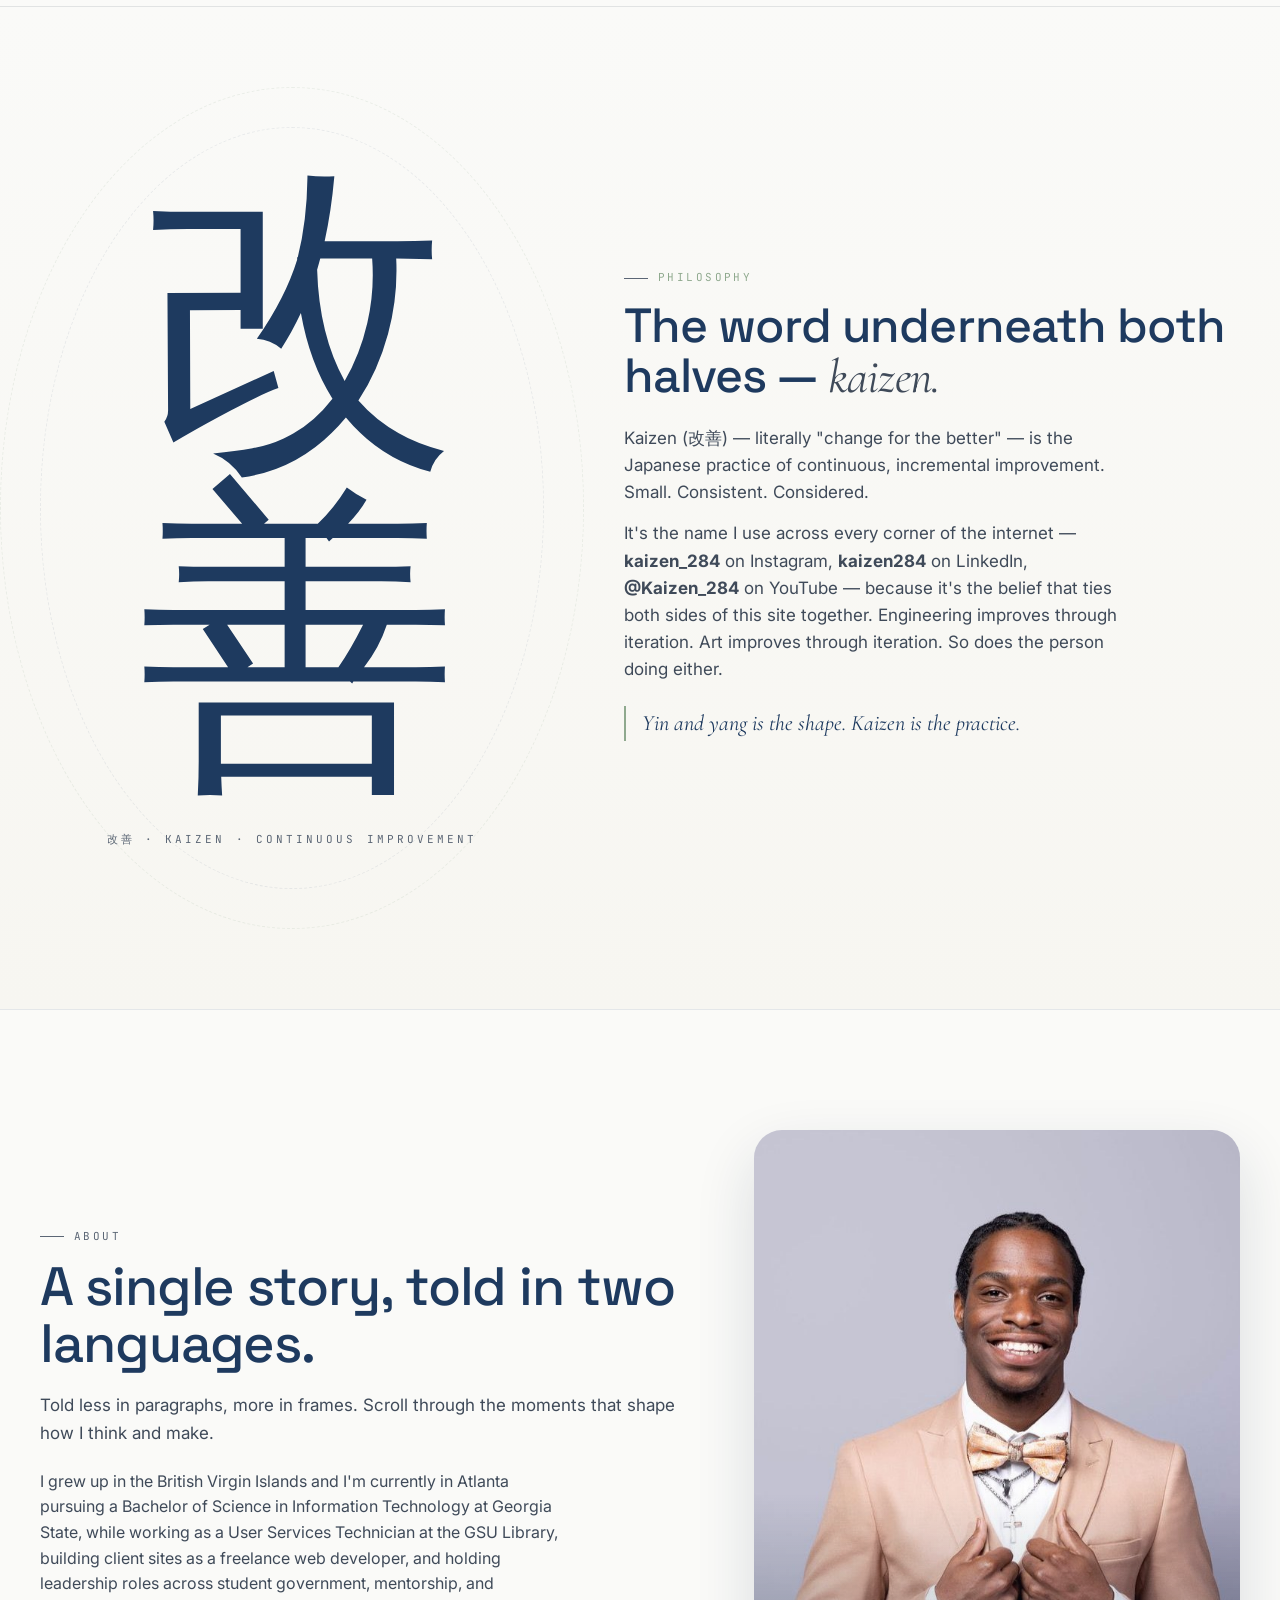
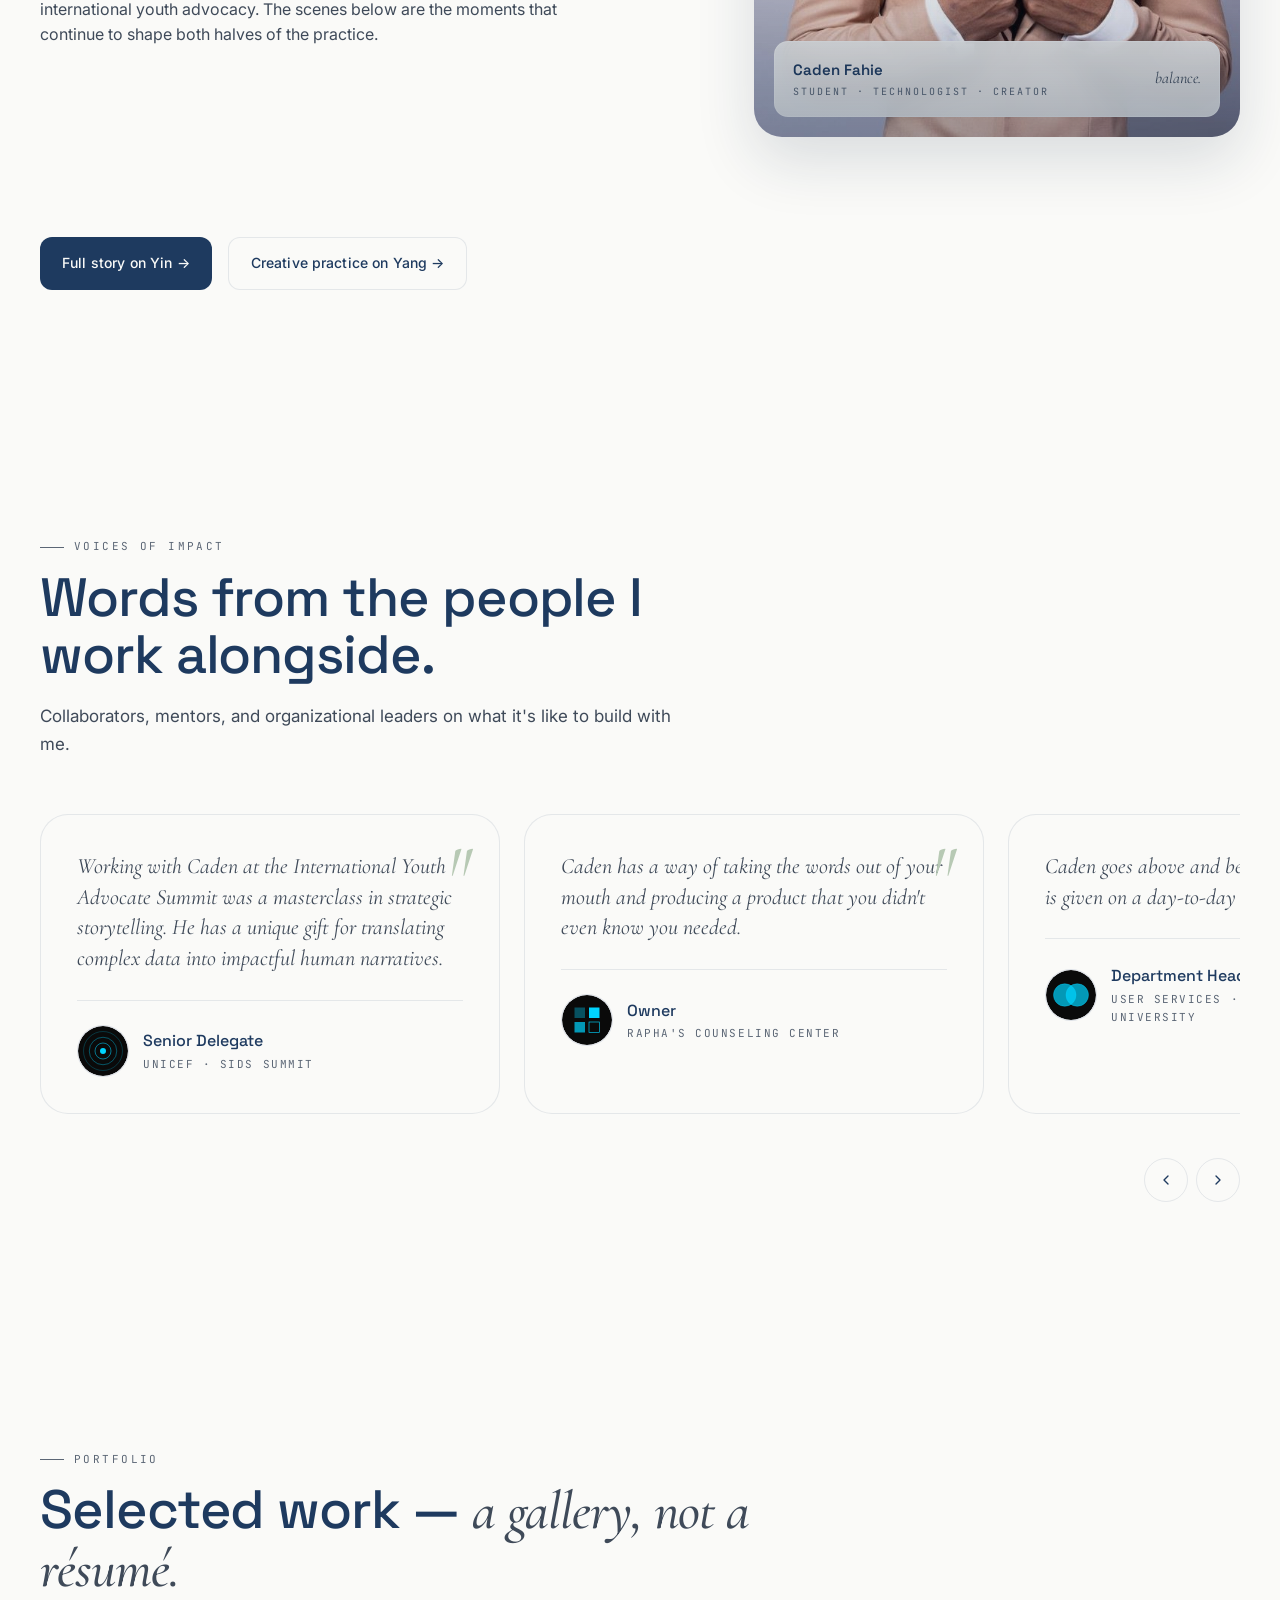
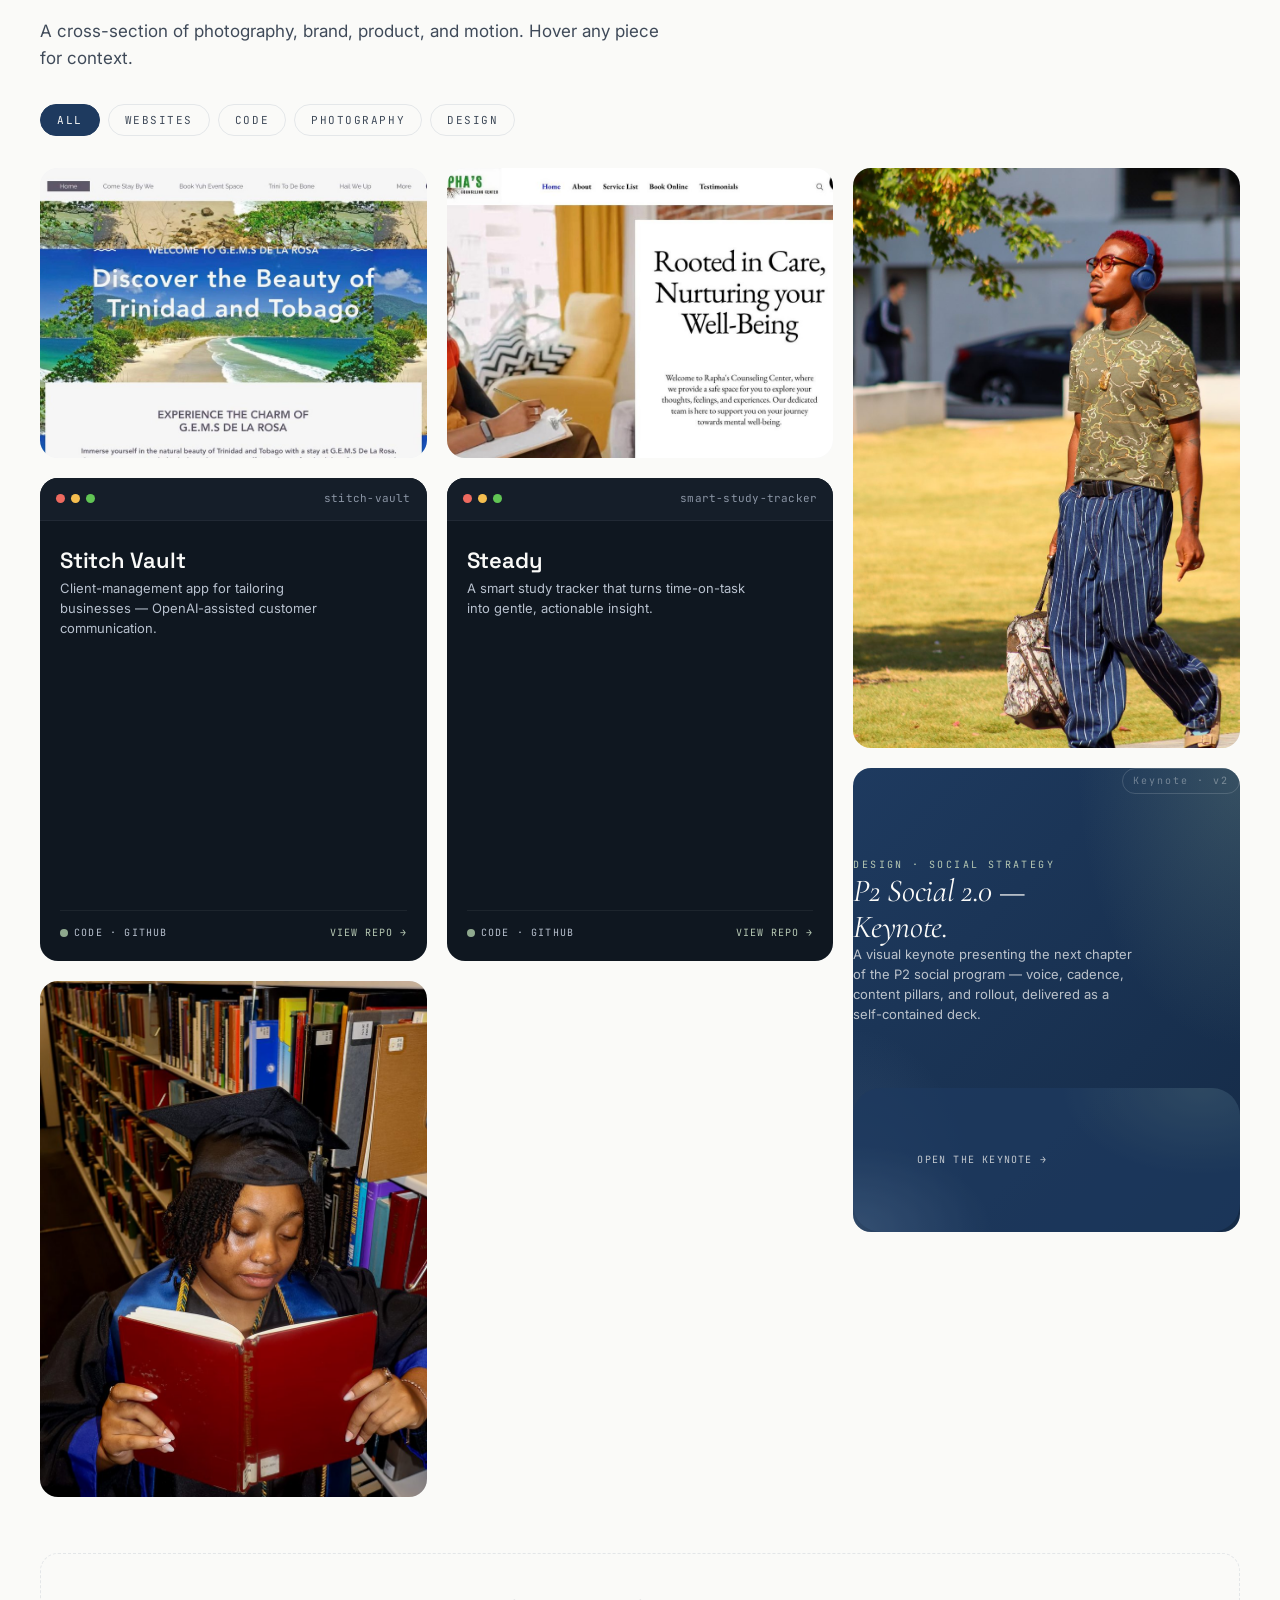
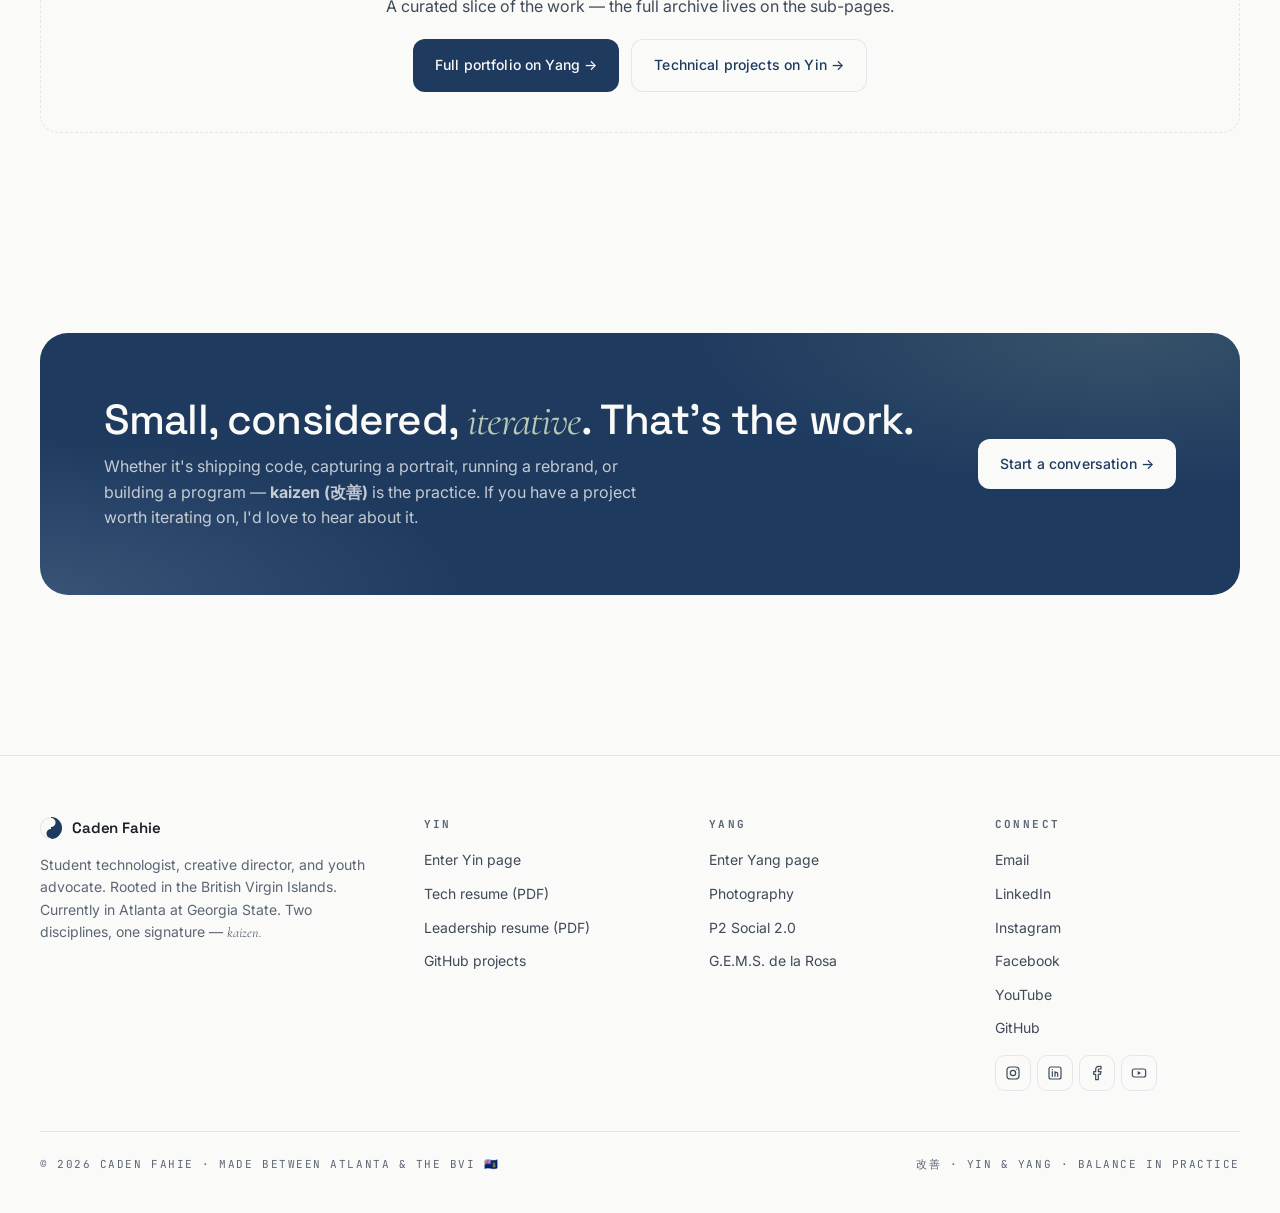
==== commit 630c27a5: "Update resumes and site content to match Fall 2026 resume (v4) Swap in the new tech and leadership r" ====
--- a/index.html
+++ b/index.html
@@ -704,7 +704,7 @@
       <h1>Two sides.<br/>One <em>signal.</em></h1>
       <p class="hero-sub">I'm Caden Fahie — a Bachelor of Science in Information Technology student at Georgia State, a creative director, and a youth advocate. From the British Virgin Islands to Atlanta, my work lives on the seam between engineering, leadership, and craft.</p>
       <div class="hero-meta">
-        <span>Now — GSU · P2 PR · Mentora v1</span>
+        <span>Now — GSU IT · LE360 facilitator · Kaizen agent</span>
         <span>Atlanta &middot; British Virgin Islands</span>
       </div>
       <div class="hero-ctas">
@@ -768,8 +768,8 @@
         <h2>The Engineer.<br/>The Leader.<br/>The Advocate.</h2>
         <p>Systematic thinking, technical depth, civic responsibility. The half that studies Information Technology at GSU, ships software, and represents the BVI on international stages.</p>
         <ul>
-          <li>› Full-stack development · System-level programming</li>
-          <li>› IT support · Cybersecurity fundamentals</li>
+          <li>› Full-stack &amp; mobile development · AI agents</li>
+          <li>› IT support · Systems testing · Computer security</li>
           <li>› Student government · Mentorship · LE360</li>
           <li>› UNICEF · UKOTPA · Mental-health advocacy</li>
         </ul>
@@ -778,12 +778,12 @@
       <a id="yang" class="side yang" href="yang.html">
         <span class="side-tag">02 — Yang · The Expression</span>
         <h2>The Artist.<br/>The Storyteller.<br/>The Director.</h2>
-        <p>Composition, light, rhythm, restraint. The half that leads P2's rebrand, manages Gems De La Rosa's socials, and treats a portrait as a form of paying attention.</p>
+        <p>Composition, light, rhythm, restraint. The half that leads P2's rebrand, managed G.E.M.S. de la Rosa's socials, and treats a portrait as a form of paying attention.</p>
         <ul>
           <li>· Photography &amp; videography</li>
           <li>· Brand strategy &amp; graphic design</li>
           <li>· Creative direction · Social media</li>
-          <li>· Web design (Rapha's, Gems De La Rosa)</li>
+          <li>· Web design (Rapha's, G.E.M.S. de la Rosa)</li>
         </ul>
         <span class="go">Enter the Yang page →</span>
       </a>
@@ -818,7 +818,7 @@
         <span class="eyebrow">About</span>
         <h2 class="section-title">A single story, told in two languages.</h2>
         <p class="section-sub">Told less in paragraphs, more in frames. Scroll through the moments that shape how I think and make.</p>
-        <p style="margin-top:22px;color:var(--slate);max-width:520px;font-size:16px;">I grew up in the British Virgin Islands and I'm currently in Atlanta pursuing a Bachelor of Science in Information Technology at Georgia State, while working as a User Services Technician on campus and holding leadership roles across student government, mentorship, and international youth advocacy. The scenes below are the moments that continue to shape both halves of the practice.</p>
+        <p style="margin-top:22px;color:var(--slate);max-width:520px;font-size:16px;">I grew up in the British Virgin Islands and I'm currently in Atlanta pursuing a Bachelor of Science in Information Technology at Georgia State, while working as a User Services Technician at the GSU Library, building client sites as a freelance web developer, and holding leadership roles across student government, mentorship, and international youth advocacy. The scenes below are the moments that continue to shape both halves of the practice.</p>
       </div>
       <div class="portrait">
         <img src="headshot.jpg" alt="Portrait of Caden Fahie" loading="eager" />
@@ -852,13 +852,13 @@
         <div class="acc-head">
           <span class="acc-num">01</span>
           <span class="acc-title">Student Government Association — Georgia State University</span>
-          <span class="acc-role">Vice Chair of Student Services</span>
+          <span class="acc-role">Chair, Student Services Committee</span>
           <span class="acc-toggle">+</span>
         </div>
         <div class="acc-body"><div class="acc-inner">
-          <p>Represent student interests in the Student Services division, collaborating with university administration to improve access to wellness, housing, and academic support. Lead cross-functional initiatives that address campus-wide concerns raised by the student body.</p>
+          <p>Lead the committee that brings student concerns on wellness, housing, and academic support to university administration (Vice Chair 2024 – 2026). Co-launched the <strong>Panther Food Recovery Initiative</strong> pilot with the university in Fall 2026, redirecting surplus dining-hall meals to students in need via the Panther Pantry.</p>
           <div class="acc-facts">
-            <div class="acc-fact"><div class="k">Since</div><div class="v">January 2026 — Present</div></div>
+            <div class="acc-fact"><div class="k">Since</div><div class="v">2024 — Present</div></div>
             <div class="acc-fact"><div class="k">Skills</div><div class="v">Public speaking · Coalition building · Policy</div></div>
           </div>
         </div></div>
@@ -872,9 +872,9 @@
           <span class="acc-toggle">+</span>
         </div>
         <div class="acc-body"><div class="acc-inner">
-          <p>Lead all PR and social media strategy for GSU's premier mentorship program and step team — currently executing a full organizational rebrand across visual identity, content strategy, and digital presence to align with P2's mission of brotherhood and mentorship. <strong>@p2_gsu, 910+ followers.</strong></p>
+          <p>Leading the organization's 20th-anniversary rebrand — Instagram redesign, Linktree, member intake form, and an Operations &amp; Brand Playbook. Shot and directed the anniversary launch trailer and created the weekly "P2 Thursdays" series. <strong>@p2_gsu, 915 followers.</strong></p>
           <div class="acc-facts">
-            <div class="acc-fact"><div class="k">Since</div><div class="v">March 2026 — Present</div></div>
+            <div class="acc-fact"><div class="k">Since</div><div class="v">June 2026 — Present</div></div>
             <div class="acc-fact"><div class="k">Skills</div><div class="v">Brand strategy · Content design · Rebrand</div></div>
           </div>
         </div></div>
@@ -888,9 +888,9 @@
           <span class="acc-toggle">+</span>
         </div>
         <div class="acc-body"><div class="acc-inner">
-          <p>Serve as Secretary for a chapter committed to mentorship, scholarship, and community within the African American community. Manage organizational records, coordinate meeting logistics, and support programming aligned with the national mission of Emerging 100 and 100 Black Men of America.</p>
+          <p>Maintain chapter records and minutes, and design a member tracking system for attendance, dues, and good standing. Selected as 1 of 15 from 150 applicants for the 100 Black Men of America Career Pipeline Program (Fall 2026).</p>
           <div class="acc-facts">
-            <div class="acc-fact"><div class="k">Since</div><div class="v">November 2025 — Present</div></div>
+            <div class="acc-fact"><div class="k">Since</div><div class="v">Spring 2026 — Present</div></div>
             <div class="acc-fact"><div class="k">Skills</div><div class="v">Operations · Mentorship · Communication</div></div>
           </div>
         </div></div>
@@ -900,13 +900,13 @@
         <div class="acc-head">
           <span class="acc-num">04</span>
           <span class="acc-title">Leaders Engage 360 (LE360) — GSU Office of Leadership &amp; Service</span>
-          <span class="acc-role">Leadership Fellow</span>
+          <span class="acc-role">Cohort Leader &amp; Peer Educator</span>
           <span class="acc-toggle">+</span>
         </div>
         <div class="acc-body"><div class="acc-inner">
-          <p>Completed an intensive eight-week leadership fellowship for high-achieving juniors and seniors — focused on authentic leadership, intercultural awareness, strategic thinking, and professional branding. Led the <em>Mind Your Panther</em> capstone project presented to GSU senior administrative leaders, revealing that <strong>61% of students surveyed didn't know GSU's counseling resources existed</strong>, and proposed three low-barrier fixes to close the awareness gap.</p>
+          <p>Invited back as a facilitator after the fellowship — leading two cohorts of ~25 students through a 7-workshop series with weekly office hours. As a Spring 2026 Fellow, led the <em>Mind Your Panther</em> capstone: surveyed 108 students and met with GSU Counseling leadership, finding that <strong>61% of students were unaware of available counseling resources</strong>, then presented three low-cost fixes to senior administrators.</p>
           <div class="acc-facts">
-            <div class="acc-fact"><div class="k">When</div><div class="v">Spring 2026 · Fellow distinction earned</div></div>
+            <div class="acc-fact"><div class="k">When</div><div class="v">Fellow, Spring 2026 · Facilitator, Fall 2026</div></div>
             <div class="acc-fact"><div class="k">Skills</div><div class="v">Strategy · Research · Presentation</div></div>
           </div>
         </div></div>
@@ -963,12 +963,12 @@
       <div class="acc-item">
         <div class="acc-head">
           <span class="acc-num">08</span>
-          <span class="acc-title">Georgia State University — User Services</span>
+          <span class="acc-title">Georgia State University Library — User Services</span>
           <span class="acc-role">Technician (Promoted)</span>
           <span class="acc-toggle">+</span>
         </div>
         <div class="acc-body"><div class="acc-inner">
-          <p>Deliver direct technical support to students — diagnosing hardware, software, and network issues across campus. Optimized the room reservation system, reducing scheduling conflicts. Promoted to assist in hiring and onboarding new student employees.</p>
+          <p>Resolve 8–20 ServiceNow tickets a week across hardware, software, network, and D2L Brightspace issues. Run front-desk service, equipment lending, and inter-campus loans in Ex Libris Alma, and test new systems before campus rollout. Promoted to hiring — trained 7 new student employees.</p>
           <div class="acc-facts">
             <div class="acc-fact"><div class="k">Since</div><div class="v">October 2024 — Present</div></div>
             <div class="acc-fact"><div class="k">Skills</div><div class="v">Diagnostics · Systems · Hiring &amp; onboarding</div></div>
@@ -1000,9 +1000,9 @@
           <span class="acc-toggle">+</span>
         </div>
         <div class="acc-body"><div class="acc-inner">
-          <p>Accumulated <strong>200+ volunteer hours</strong> across student mentoring programs and food bank operations. Provide academic support to underserved youth and coordinate logistics for food distribution serving Atlanta-area families.</p>
+          <p>Accumulated <strong>200+ volunteer hours</strong>. Mentor students at BEST Academy and other Atlanta high schools on academics, goal-setting, and confidence, and support food bank distribution events serving Atlanta-area families.</p>
           <div class="acc-facts">
-            <div class="acc-fact"><div class="k">Since</div><div class="v">October 2025 — Present</div></div>
+            <div class="acc-fact"><div class="k">Since</div><div class="v">August 2024 — Present</div></div>
             <div class="acc-fact"><div class="k">Skills</div><div class="v">Mentorship · Logistics · Community outreach</div></div>
           </div>
         </div></div>
@@ -1073,13 +1073,13 @@
 
     <div class="masonry reveal" id="masonry">
 
-      <!-- WEBSITE — Gems De La Rosa -->
+      <!-- WEBSITE — G.E.M.S. de la Rosa -->
       <div class="tile site" data-cat="web" style="--r:4/3">
         <a href="https://www.gemsdelarosa.com/" target="_blank" rel="noopener" class="tile-inner">
-          <img src="site-gems.jpg" alt="Screenshot of Gems De La Rosa homepage" loading="lazy" />
+          <img src="site-gems.jpg" alt="Screenshot of G.E.M.S. de la Rosa homepage" loading="lazy" />
           <div class="tile-info">
             <div class="kind">Website · Live</div>
-            <div class="title">Gems De La Rosa</div>
+            <div class="title">G.E.M.S. de la Rosa</div>
             <div class="link">gemsdelarosa.com ↗</div>
           </div>
         </a>
@@ -1097,7 +1097,7 @@
           <div class="code-body-tile">
             <div>
               <div class="repo-title">Stitch Vault</div>
-              <div class="repo-desc">A structured space for storing and organizing personal projects and creative patterns.</div>
+              <div class="repo-desc">Client-management app for tailoring businesses — OpenAI-assisted customer communication.</div>
             </div>
             <div class="repo-meta">
               <span class="lang">Code · GitHub</span>
@@ -1181,8 +1181,8 @@
           </div>
           <div class="code-body-tile">
             <div>
-              <div class="repo-title">Time Sync</div>
-              <div class="repo-desc">A scheduling utility for coordinating shared calendars — built to reduce back-and-forth to zero.</div>
+              <div class="repo-title">TimeSync</div>
+              <div class="repo-desc">Shift-scheduling platform — OR-Tools constraint optimization with a Claude copilot.</div>
             </div>
             <div class="repo-meta">
               <span class="lang">Code · GitHub</span>
@@ -1232,7 +1232,7 @@
           <div class="code-body-tile">
             <div>
               <div class="repo-title">Mentora</div>
-              <div class="repo-desc">A mentorship app connecting students with the guidance they need — matching, messaging, and momentum.</div>
+              <div class="repo-desc">Micro-mentoring mobile app — questions by text, audio, or video build a searchable knowledge base.</div>
             </div>
             <div class="repo-meta">
               <span class="lang">Code · GitHub</span>
@@ -1310,7 +1310,7 @@
         <li><a href="yang.html">Enter Yang page</a></li>
         <li><a href="#portfolio">Photography</a></li>
         <li><a href="p2-social.html" target="_blank" rel="noopener">P2 Social 2.0</a></li>
-        <li><a href="https://www.gemsdelarosa.com/" target="_blank" rel="noopener">Gems De La Rosa</a></li>
+        <li><a href="https://www.gemsdelarosa.com/" target="_blank" rel="noopener">G.E.M.S. de la Rosa</a></li>
       </ul></div>
       <div><h5>Connect</h5><ul>
         <li><a href="mailto:fahiecaden@gmail.com">Email</a></li>
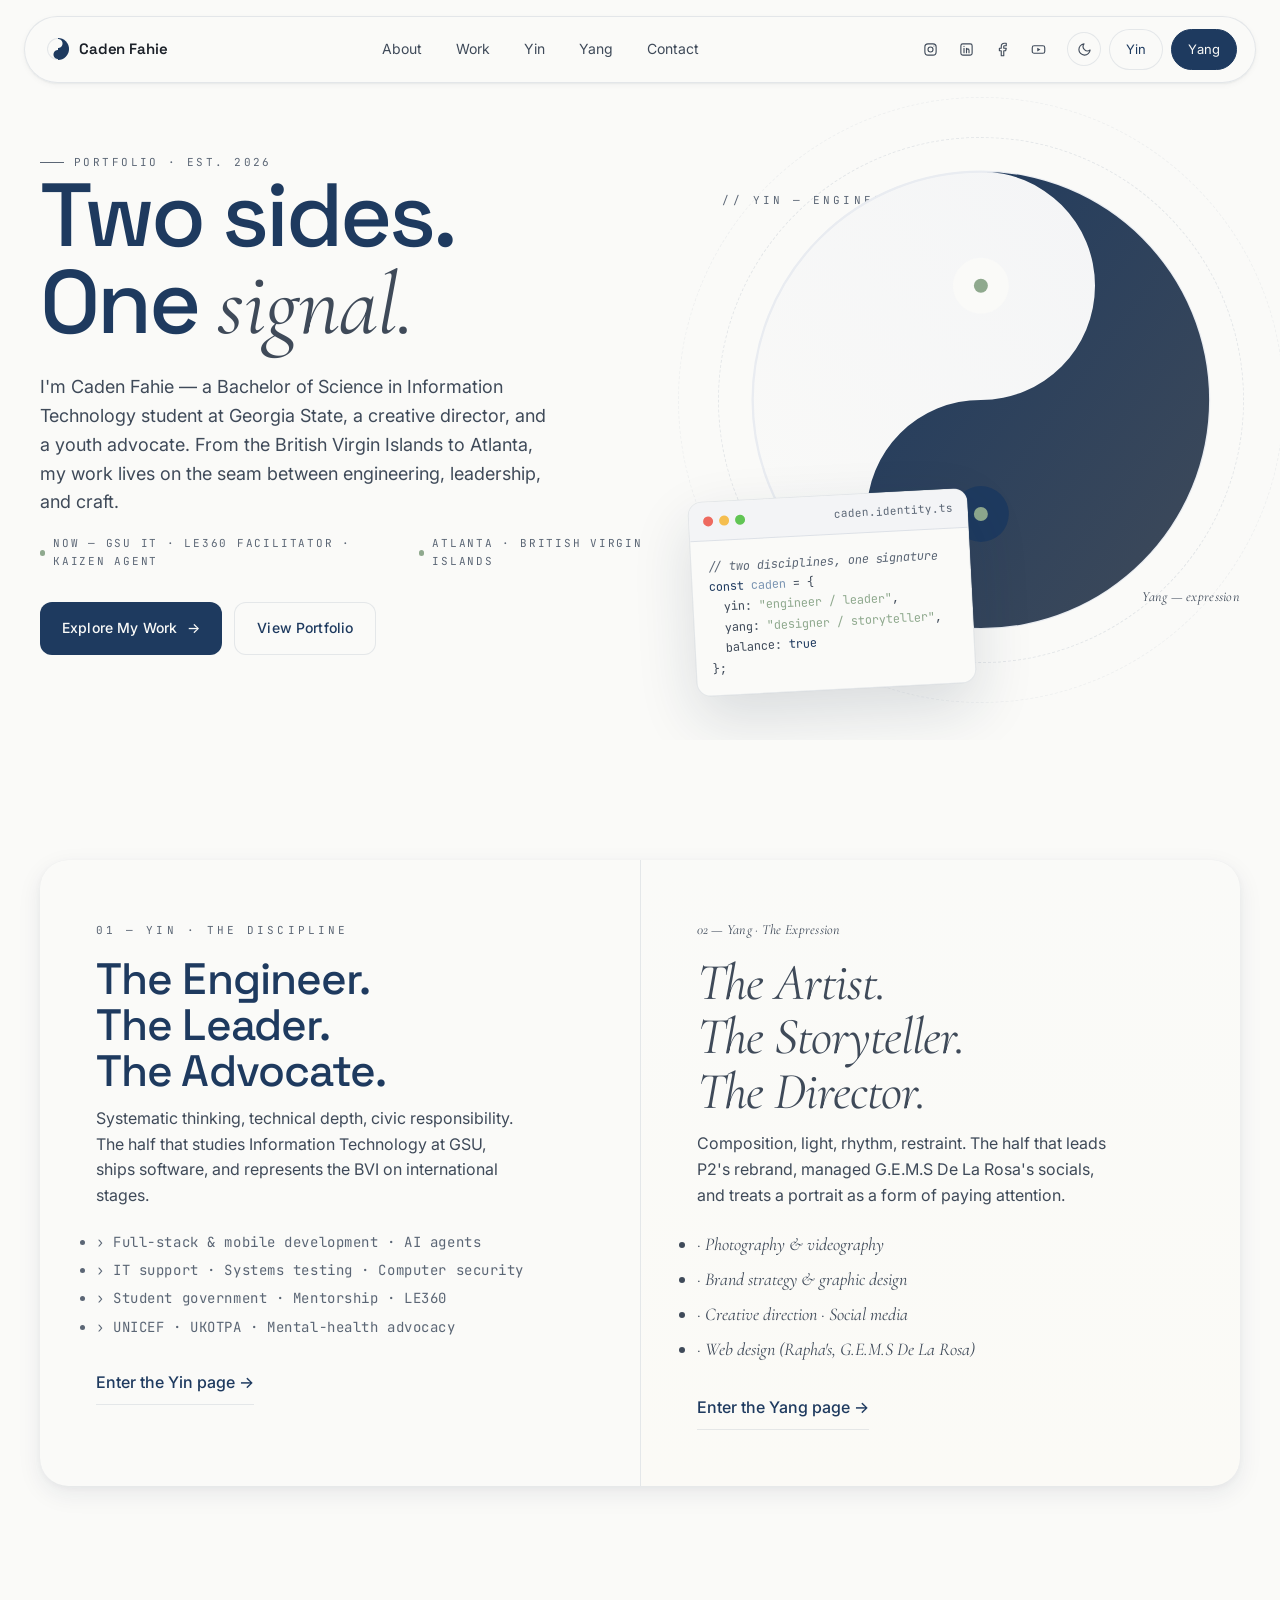
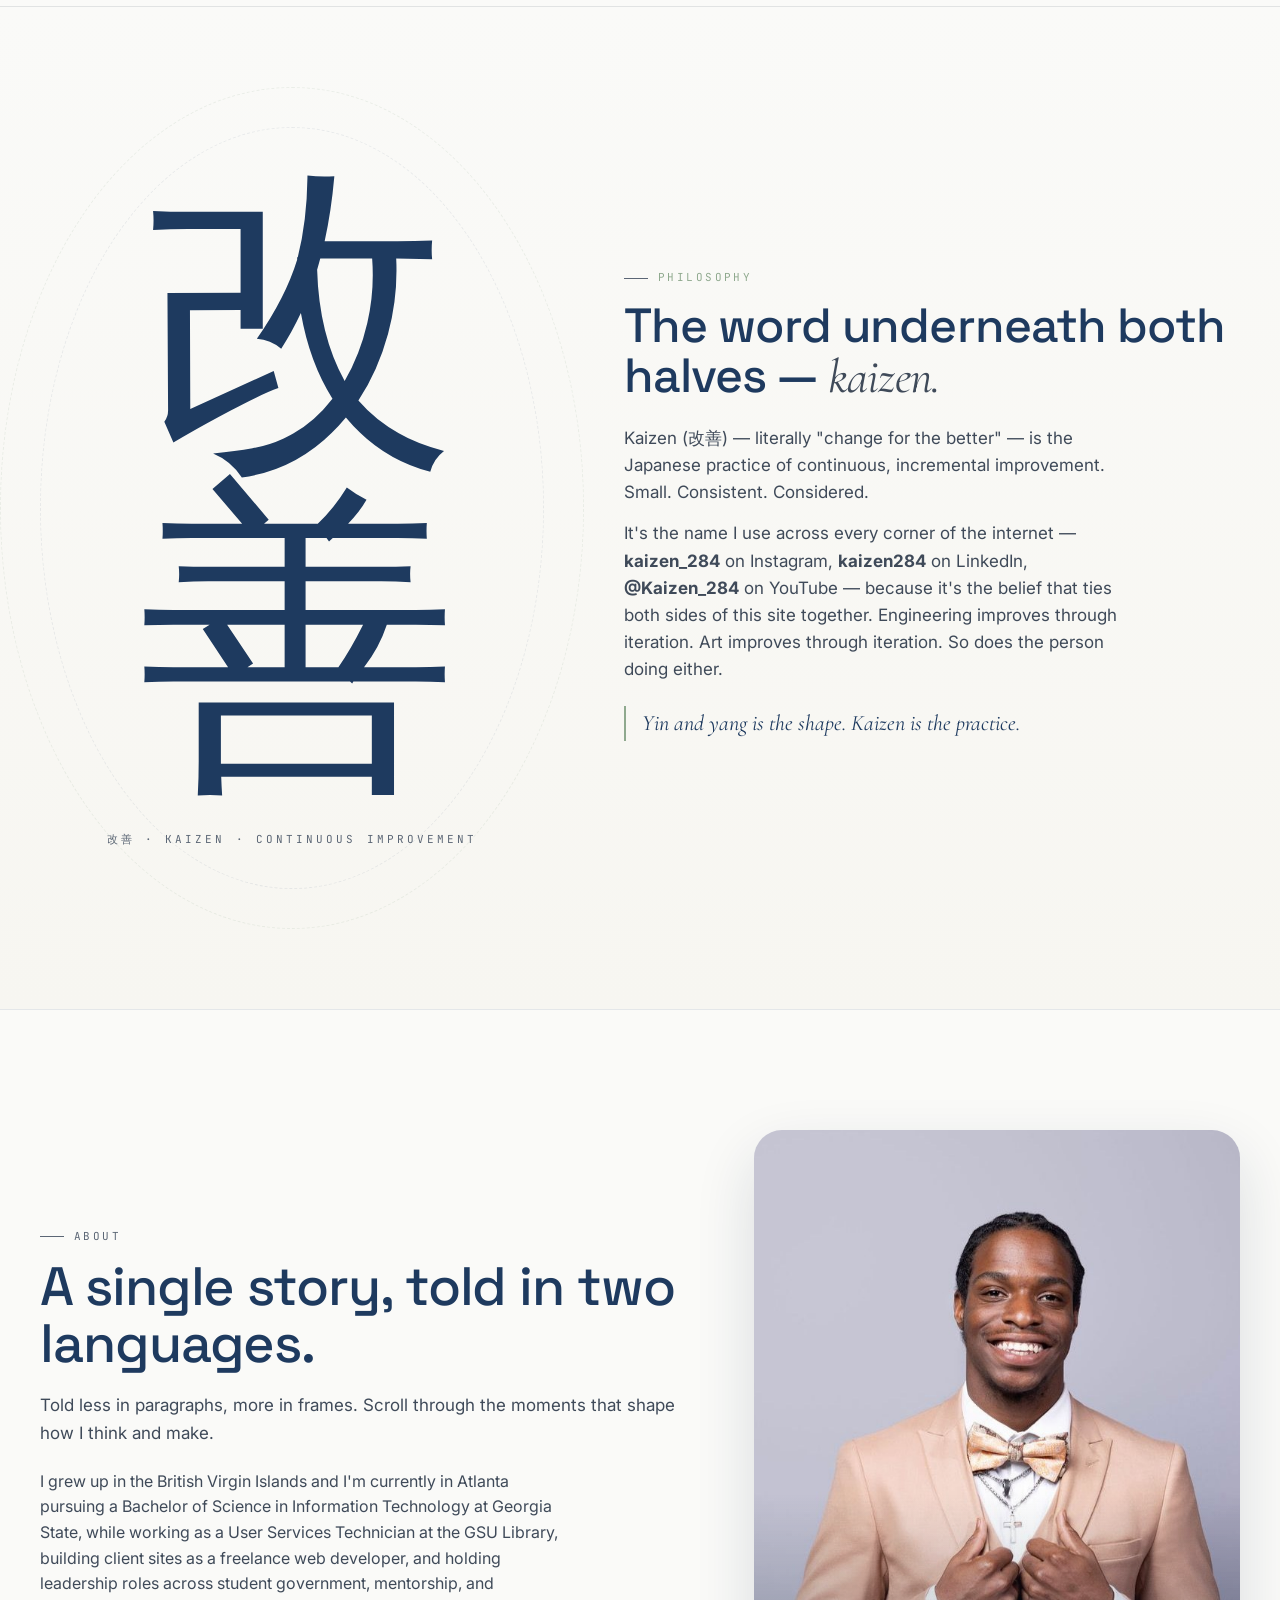
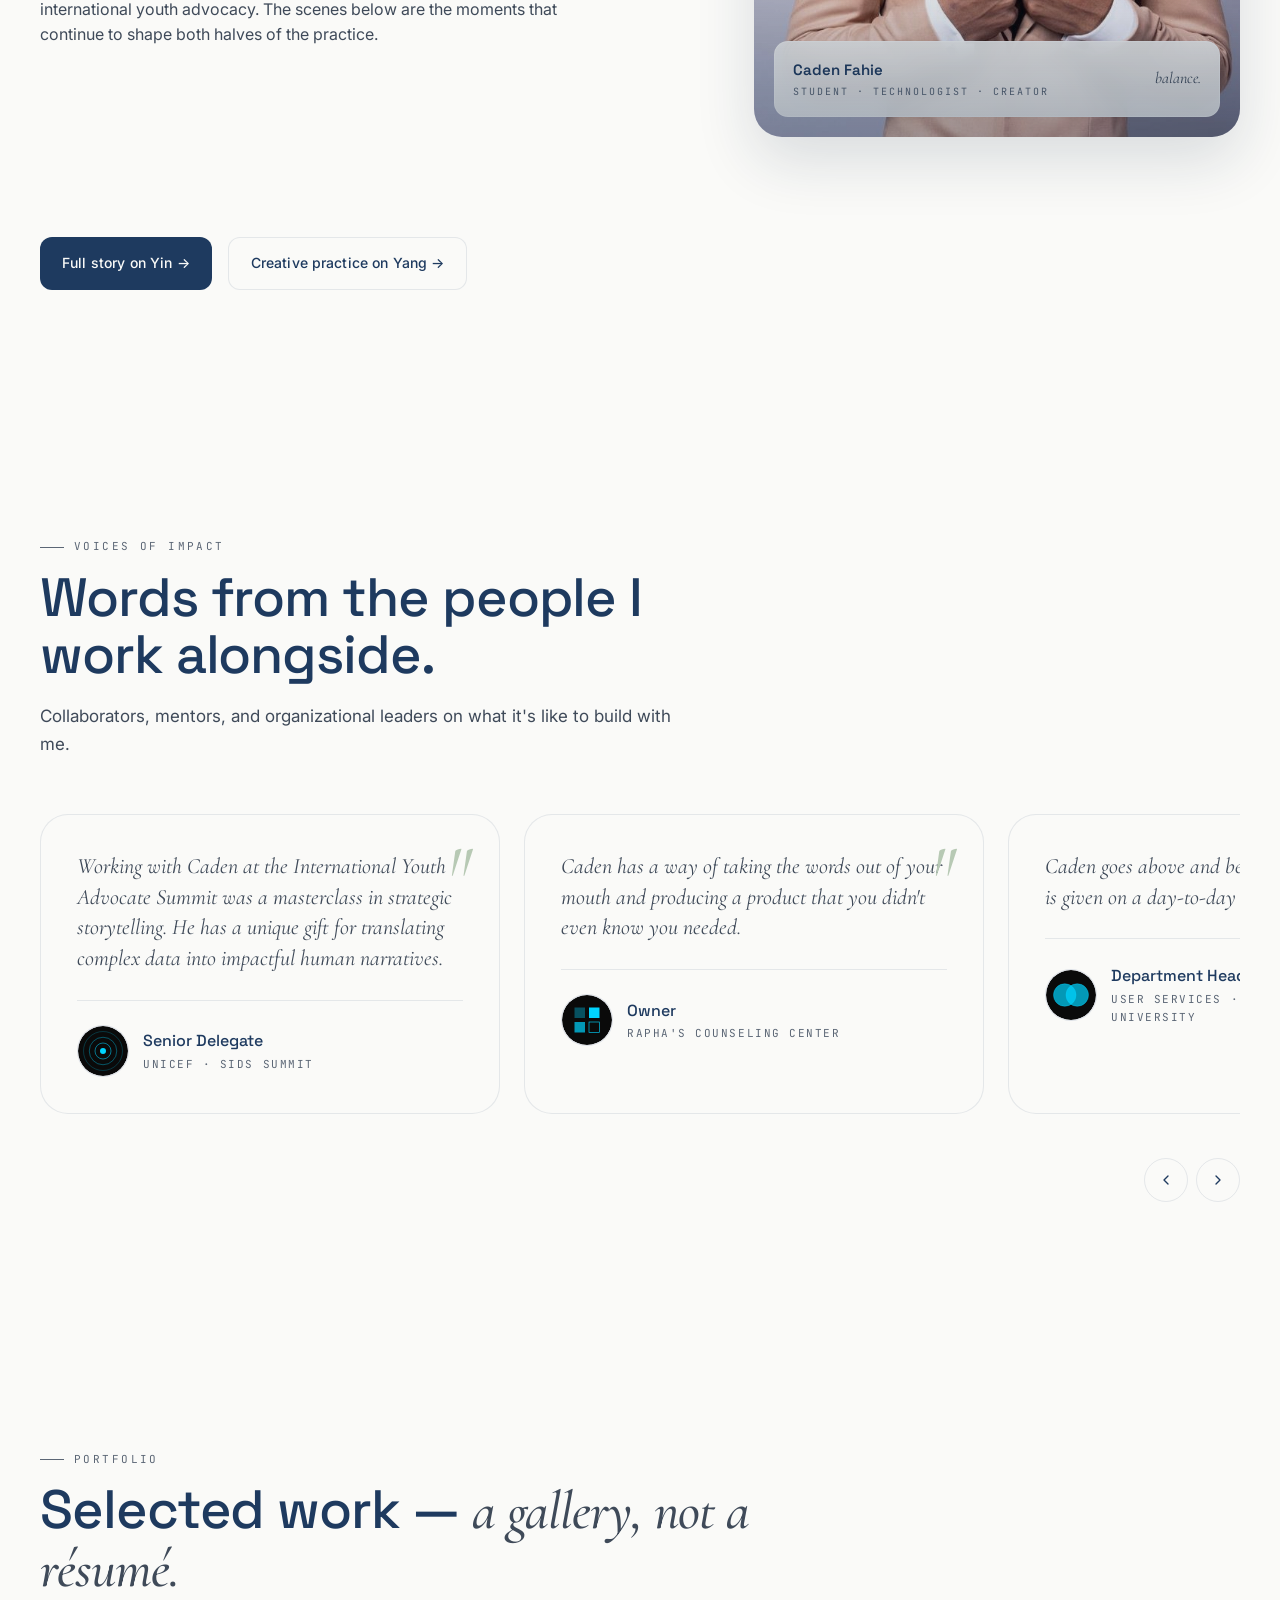
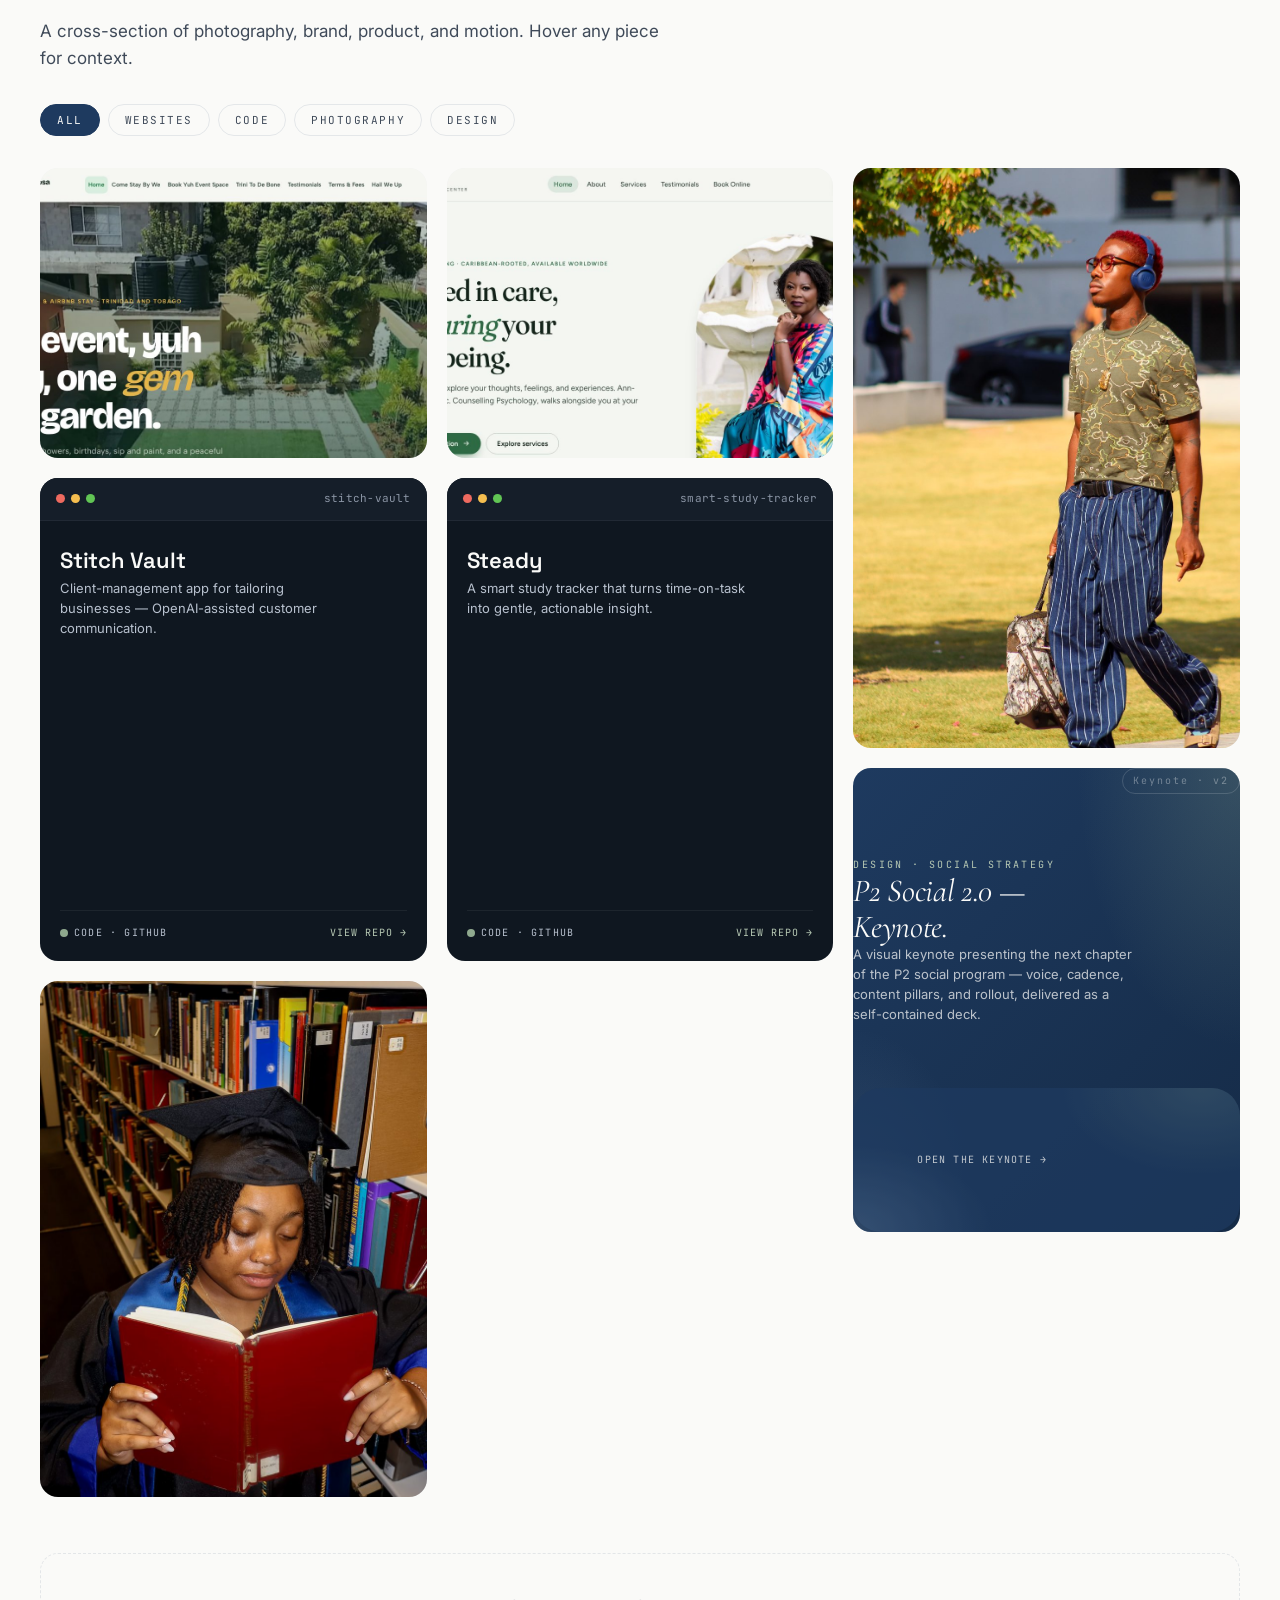
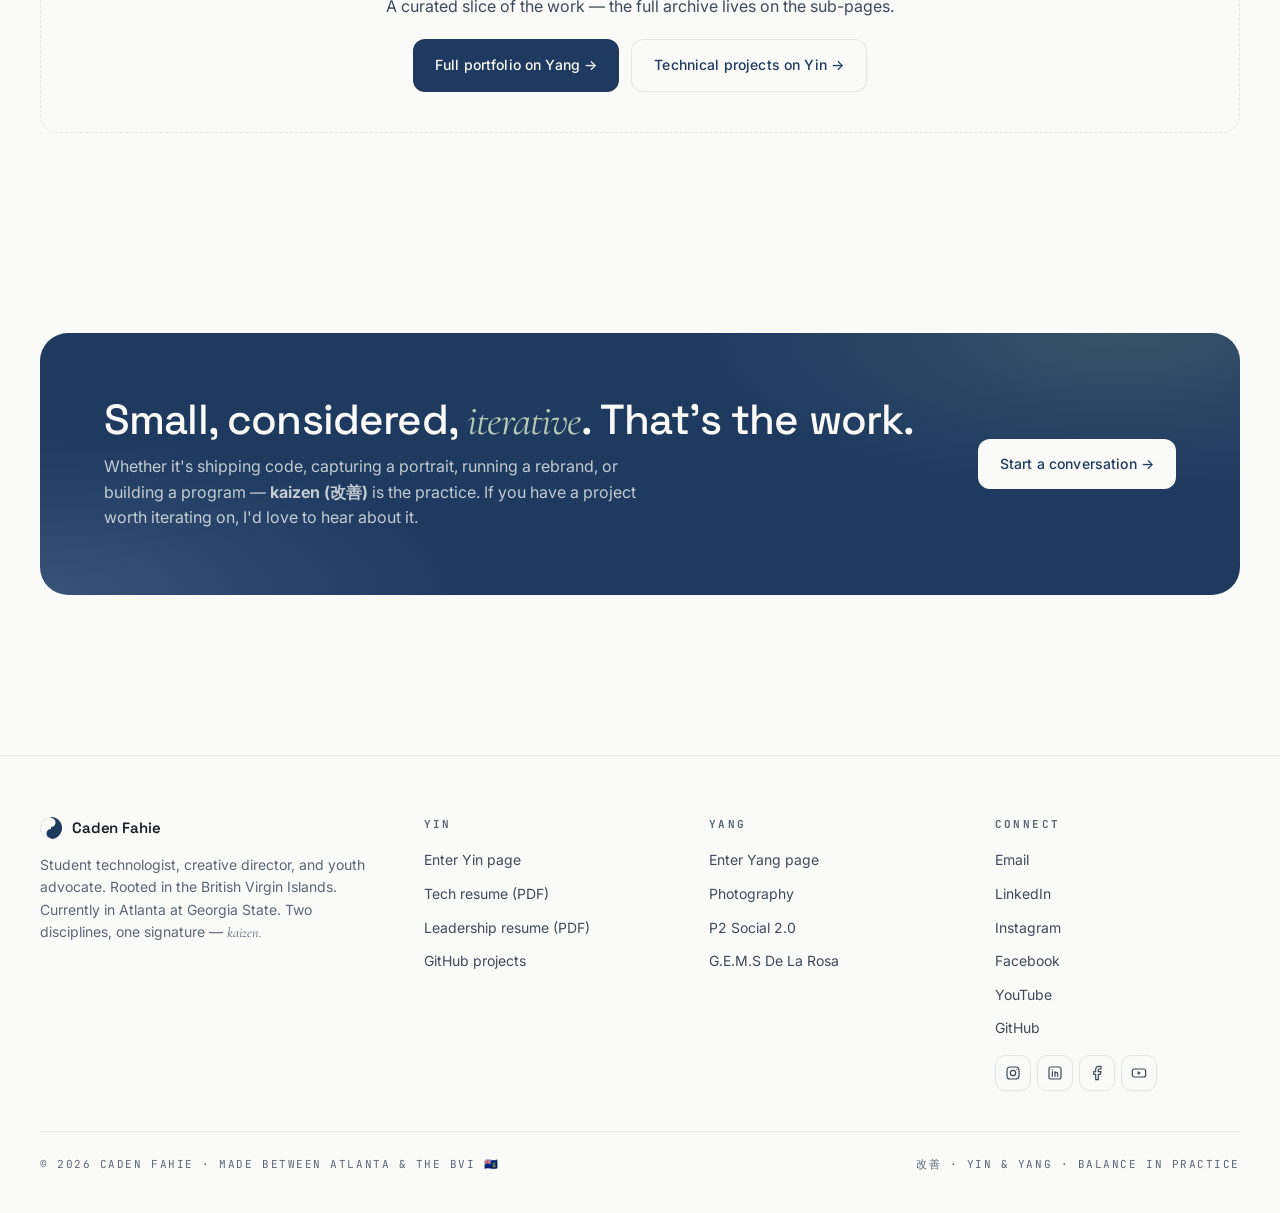
==== commit 5e5ad3dd: "Showcase the Rapha's and G.E.M.S De La Rosa rebrands - New "Client rebrands" section on Yang: drag-t" ====
--- a/index.html
+++ b/index.html
@@ -778,12 +778,12 @@
       <a id="yang" class="side yang" href="yang.html">
         <span class="side-tag">02 — Yang · The Expression</span>
         <h2>The Artist.<br/>The Storyteller.<br/>The Director.</h2>
-        <p>Composition, light, rhythm, restraint. The half that leads P2's rebrand, managed G.E.M.S. de la Rosa's socials, and treats a portrait as a form of paying attention.</p>
+        <p>Composition, light, rhythm, restraint. The half that leads P2's rebrand, managed G.E.M.S De La Rosa's socials, and treats a portrait as a form of paying attention.</p>
         <ul>
           <li>· Photography &amp; videography</li>
           <li>· Brand strategy &amp; graphic design</li>
           <li>· Creative direction · Social media</li>
-          <li>· Web design (Rapha's, G.E.M.S. de la Rosa)</li>
+          <li>· Web design (Rapha's, G.E.M.S De La Rosa)</li>
         </ul>
         <span class="go">Enter the Yang page →</span>
       </a>
@@ -1073,13 +1073,13 @@
 
     <div class="masonry reveal" id="masonry">
 
-      <!-- WEBSITE — G.E.M.S. de la Rosa -->
+      <!-- WEBSITE — G.E.M.S De La Rosa -->
       <div class="tile site" data-cat="web" style="--r:4/3">
         <a href="https://www.gemsdelarosa.com/" target="_blank" rel="noopener" class="tile-inner">
-          <img src="site-gems.jpg" alt="Screenshot of G.E.M.S. de la Rosa homepage" loading="lazy" />
+          <img src="site-gems.jpg" alt="Screenshot of G.E.M.S De La Rosa homepage" loading="lazy" />
           <div class="tile-info">
-            <div class="kind">Website · Live</div>
-            <div class="title">G.E.M.S. de la Rosa</div>
+            <div class="kind">Website · Rebrand</div>
+            <div class="title">G.E.M.S De La Rosa</div>
             <div class="link">gemsdelarosa.com ↗</div>
           </div>
         </a>
@@ -1120,7 +1120,7 @@
         <a href="https://www.raphascounseling.com/" target="_blank" rel="noopener" class="tile-inner">
           <img src="site-rapha.jpg" alt="Screenshot of Rapha's Counseling Center homepage" loading="lazy" />
           <div class="tile-info">
-            <div class="kind">Website · Live</div>
+            <div class="kind">Website · Rebrand</div>
             <div class="title">Rapha's Counseling Center</div>
             <div class="link">raphascounseling.com ↗</div>
           </div>
@@ -1310,7 +1310,7 @@
         <li><a href="yang.html">Enter Yang page</a></li>
         <li><a href="#portfolio">Photography</a></li>
         <li><a href="p2-social.html" target="_blank" rel="noopener">P2 Social 2.0</a></li>
-        <li><a href="https://www.gemsdelarosa.com/" target="_blank" rel="noopener">G.E.M.S. de la Rosa</a></li>
+        <li><a href="https://www.gemsdelarosa.com/" target="_blank" rel="noopener">G.E.M.S De La Rosa</a></li>
       </ul></div>
       <div><h5>Connect</h5><ul>
         <li><a href="mailto:fahiecaden@gmail.com">Email</a></li>
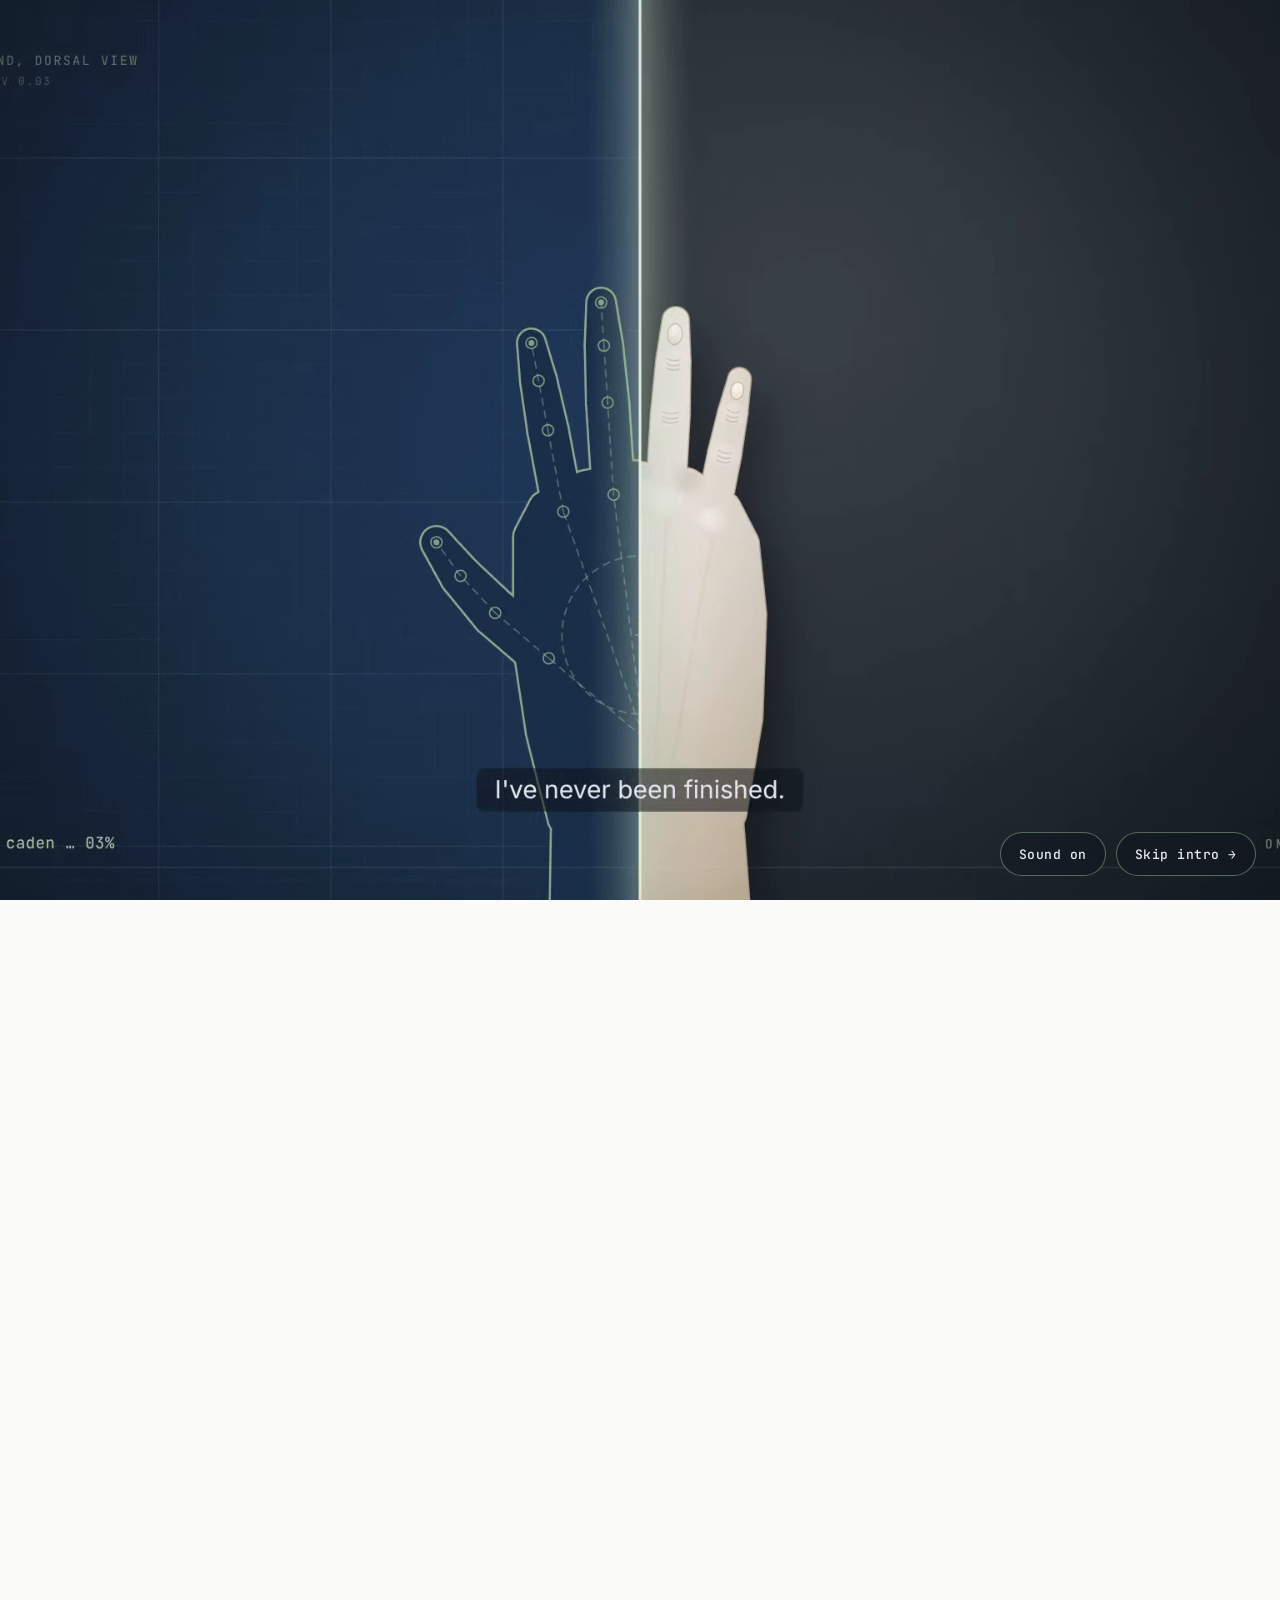
==== commit 37cd2e8a: "Add ONE SIGNAL intro film to the home page The 60 s film plays full-screen on the first visit of a s" ====
--- a/index.html
+++ b/index.html
@@ -1415,5 +1415,9 @@
 });
 </script>
 
+<!-- ONE SIGNAL intro film: plays once per session, then hands off to the hero emblem -->
+<link rel="stylesheet" href="/media/one-signal-intro.css">
+<script src="/media/one-signal-intro.js" defer></script>
+
 </body>
 </html>
--- a/media/one-signal-intro.css
+++ b/media/one-signal-intro.css
@@ -0,0 +1,48 @@
+/* ONE SIGNAL intro film — overlay + hero reveal */
+html.os-intro, html.os-intro body { overflow: hidden; }
+#os-intro {
+  position: fixed; inset: 0; z-index: 9999;
+  background: #0F1720; transition: background .6s ease;
+}
+#os-intro.os-light { background: #FAFAF8; }
+#os-intro video {
+  position: absolute; inset: 0; width: 100%; height: 100%;
+  object-fit: cover; display: block; will-change: transform;
+}
+#os-intro .os-controls {
+  position: absolute; right: 24px; bottom: 24px; display: flex; gap: 10px;
+  transition: opacity .3s ease;
+}
+#os-intro.os-light .os-controls { opacity: 0; pointer-events: none; }
+#os-intro button {
+  font: 500 13px/1 "JetBrains Mono", ui-monospace, monospace; letter-spacing: .04em;
+  color: #E8ECF3; background: rgba(15,23,32,.55); backdrop-filter: blur(8px);
+  border: 1px solid rgba(143,169,142,.55); border-radius: 999px;
+  padding: 0 18px; min-height: 44px; cursor: pointer;
+}
+#os-intro button:hover { border-color: #B7C9B4; }
+#os-intro button:focus-visible { outline: 2px solid #8FA98E; outline-offset: 3px; }
+
+/* while the film plays, everything in the hero except the emblem waits off-stage */
+html.os-intro .nav,
+html.os-intro .hero-left,
+html.os-intro .hero-labels,
+html.os-intro .code-card,
+html.os-intro .hero ~ :not(#os-intro):not(script):not(link) { opacity: 0; transform: translateY(18px); }
+html.os-intro .code-card { transform: translateY(18px) rotate(-3deg); }
+
+/* …then settles in, staggered, on the site's own curve */
+html.os-reveal .nav,
+html.os-reveal .hero-left,
+html.os-reveal .hero-labels,
+html.os-reveal .code-card,
+html.os-reveal .hero ~ :not(#os-intro):not(script):not(link) {
+  transition: opacity .9s ease, transform .9s cubic-bezier(.2,.9,.3,1);
+}
+html.os-reveal .hero-left { transition-delay: .1s; }
+html.os-reveal .code-card { transition-delay: .35s; }
+html.os-reveal .hero-labels { transition-delay: .5s; }
+html.os-reveal .nav { transition-delay: .6s; }
+html.os-reveal .hero ~ :not(#os-intro):not(script):not(link) { transition-delay: .7s; }
+
+@media (prefers-reduced-motion: reduce) { #os-intro { display: none; } }
